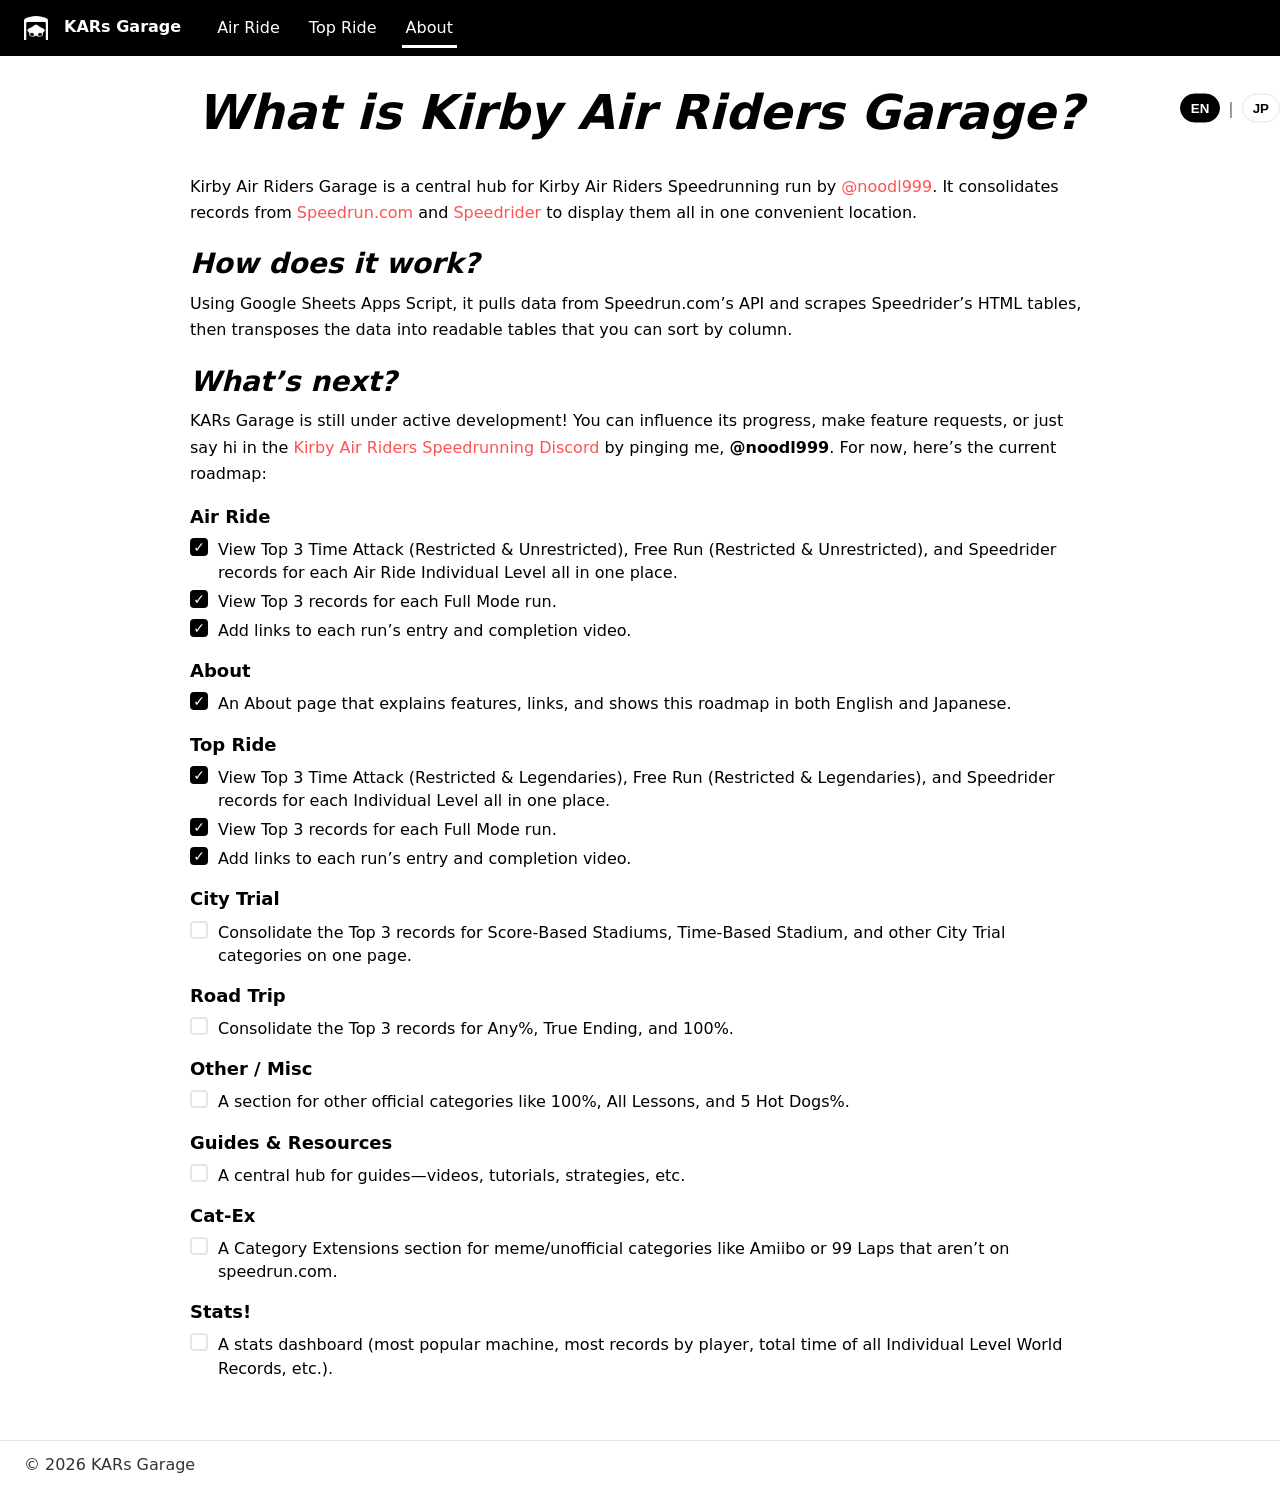
==== about.html @ a4178800 "Add files via upload" ====
<!DOCTYPE html>
<html lang="en">
<head>
  <meta charset="utf-8" />
  <title>KARs Garage — About</title>
  <link rel="icon" type="image/png" href="icons/garage-icon-white.png" />
  <meta name="viewport" content="width=device-width, initial-scale=1" />
  <link rel="preconnect" href="https://fonts.googleapis.com" />
  <link rel="stylesheet" href="style.css" />
</head>
<body class="page-about" data-lang="en">
  <!-- Top bar (same as other pages) -->
  <header class="topbar fixed">
    <div class="container bar-inner">
      <img class="brand-logo-img" src="icons/garage-icon-white.png" alt="KARs logo" />
      <a class="brand-name" href="./" aria-label="Home">KARs Garage</a>
      <nav class="site-nav" aria-label="Site">
        <a href="air-ride.html">Air Ride</a>
        <a href="top-ride.html">Top Ride</a>
        <a href="about.html" class="active">About</a>
      </nav>
    </div>
  </header>

  <!-- Title + EN | JP toggle ABOVE the red line -->
  <div class="container about-hero">
    <!-- EN title -->
    <h1 class="about-title h-xxl-i lang-en" lang="en">
      What is Kirby Air Riders Garage?
    </h1>
    <!-- JP title -->
    <h1 class="about-title h-xxl-i lang-ja" lang="ja">
      カービィ エアライダー ガレージ とは？
    </h1>

    <div class="lang-switch" role="group" aria-label="Language toggle">
      <button type="button" class="btn-lang is-active" data-setlang="en" aria-pressed="true">EN</button>
      <span class="sep">|</span>
      <button type="button" class="btn-lang" data-setlang="ja" aria-pressed="false">JP</button>
    </div>
  </div>

  <main class="container about-wrap about-links">
    <!-- ===================== ENGLISH ===================== -->
    <section class="lang-en" lang="en">
      <!-- (Smaller, non-italic, non-bold paragraphs) -->
      <p class="p-base">
        Kirby Air Riders Garage is a central hub for Kirby Air Riders Speedrunning run by
        <a href="https://discordapp.com/users/334893807130640394" target="_blank" rel="noopener">@noodl999</a>.
        It consolidates records from
        <a href="https://www.speedrun.com/kars/" target="_blank" rel="noopener">Speedrun.com</a>
        and
        <a class="link-speedrider" href="https://speedrider.coresv.net/?lang=en" target="_blank" rel="noopener">Speedrider</a>
        to display them all in one convenient location.
      </p>

      <h2 class="h-md-i">How does it work?</h2>
      <p class="p-base">
        Using Google Sheets Apps Script, it pulls data from Speedrun.com’s API and scrapes Speedrider’s HTML tables,
        then transposes the data into readable tables that you can sort by column.
      </p>

      <h2 class="h-md-i">What’s next?</h2>
      <p class="p-base">
        KARs Garage is still under active development! You can influence its progress, make feature requests,
        or just say hi in the
        <a href="https://discord.gg/XRBvC4u4Tr" target="_blank" rel="noopener">Kirby Air Riders Speedrunning Discord</a>
        by pinging me, <strong>@noodl999</strong>. For now, here’s the current roadmap:
      </p>

      <!-- Roadmap (no gray divider before it) -->
      <section class="roadmap">
        <h3><strong>Air Ride</strong></h3>
        <ul>
          <li><span class="chk chk--on">✓</span><span>View Top 3 Time Attack (Restricted &amp; Unrestricted), Free Run (Restricted &amp; Unrestricted), and Speedrider records for each Air Ride Individual Level all in one place.</span></li>
          <li><span class="chk chk--on">✓</span><span>View Top 3 records for each Full Mode run.</span></li>
          <li><span class="chk chk--on">✓</span><span>Add links to each run’s entry and completion video.</span></li>
        </ul>

        <h3><strong>About</strong></h3>
        <ul>
          <li><span class="chk chk--on">✓</span><span>An About page that explains features, links, and shows this roadmap in both English and Japanese.</span></li>
        </ul>

        <h3><strong>Top Ride</strong></h3>

        <ul>
          <li><span class="chk chk--on">✓</span><span>View Top 3 Time Attack (Restricted &amp; Legendaries), Free Run (Restricted &amp; Legendaries), and Speedrider records for each Individual Level all in one place.</span></li>
          <li><span class="chk chk--on">✓</span><span>View Top 3 records for each Full Mode run.</span></li>
          <li><span class="chk chk--on">✓</span><span>Add links to each run’s entry and completion video.</span></li>
        </ul>


        <h3><strong>City Trial</strong></h3>
        <ul>
          <li><span class="chk"> </span><span>Consolidate the Top 3 records for Score‑Based Stadiums, Time‑Based Stadium, and other City Trial categories on one page.</span></li>
        </ul>

        <h3><strong>Road Trip</strong></h3>
        <ul>
          <li><span class="chk"> </span><span>Consolidate the Top 3 records for Any%, True Ending, and 100%.</span></li>
        </ul>

        <h3><strong>Other / Misc</strong></h3>
        <ul>
          <li><span class="chk"> </span><span>A section for other official categories like 100%, All Lessons, and 5 Hot Dogs%.</span></li>
        </ul>

        <h3><strong>Guides &amp; Resources</strong></h3>
        <ul>
          <li><span class="chk"> </span><span>A central hub for guides—videos, tutorials, strategies, etc.</span></li>
        </ul>

        <h3><strong>Cat‑Ex</strong></h3>
        <ul>
          <li><span class="chk"> </span><span>A Category Extensions section for meme/unofficial categories like Amiibo or 99 Laps that aren’t on speedrun.com.</span></li>
        </ul>

        <h3><strong>Stats!</strong></h3>
        <ul>
          <li><span class="chk"> </span><span>A stats dashboard (most popular machine, most records by player, total time of all Individual Level World Records, etc.).</span></li>
        </ul>
      </section>
    </section>

    <!-- ===================== JAPANESE ===================== -->
    <section class="lang-ja" lang="ja">
      <!-- 名前表記：カービィ エアライダー ガレージ -->
      <p class="p-base">
        <strong>カービィ エアライダー ガレージ</strong> は、
        <a href="https://discordapp.com/users/334893807130640394" target="_blank" rel="noopener">@noodl999</a>
        が運営する、カービィ エアライダー（KARs）のスピードラン記録を集約するハブサイトです。
      </p>
      <p class="p-base">
        記録は
        <a href="https://www.speedrun.com/kars/" target="_blank" rel="noopener">Speedrun.com</a>
        と
        <a class="link-speedrider" href="https://speedrider.coresv.net/" target="_blank" rel="noopener">Speedrider</a>
        から収集し、1 つの場所に見やすくまとめて表示します。
      </p>

      <h2 class="h-md-i">仕組み</h2>
      <p class="p-base">
        <strong>Google スプレッドシート</strong> と <strong>Apps Script</strong> を用いて
        <strong>Speedrun.com の API</strong> からデータを取得し、<strong>Speedrider の HTML</strong> テーブルをスクレイピングしてします。
        そのデータを整形して、列ごとの並べ替えができる読みやすい表に変換しています。
      </p>

      <h2 class="h-md-i">今後の予定</h2>
      <p class="p-base">
        KARs ガレージは現在も開発中です！  
        進捗へのフィードバックや機能要望、雑談などは
        <a href="https://discord.gg/XRBvC4u4Tr" target="_blank" rel="noopener">カービィ エアライダーのスピードラン の ディスコード</a>
        にて <strong>@noodl999</strong> にメンションしてください。  
        現在のロードマップは次のとおりです。
      </p>

      <section class="roadmap">
        <h3><strong>エアライド</strong></h3>
        <ul>
          <li><span class="chk chk--on">✓</span><span>ILについて、タイムアタック（リミテッド/無制限）、フリーラン（リミテッド/無制限）、Speedrider のトップ3記録を 1 ページに集約表示。</span></li>
          <li><span class="chk chk--on">✓</span><span>各フルモードのトップ3記録を表示。</span></li>
          <li><span class="chk chk--on">✓</span><span>各走のエントリーページと完走動画へのリンクを追加。</span></li>
        </ul>

        <h3><strong>概要</strong></h3>
        <ul>
          <li><span class="chk chk--on">✓</span><span>サイトの機能・重要リンク・このロードマップを、英語と日本語で説明する 概要 ページ。</span></li>
        </ul>


        <h3><strong>ウエライド</strong></h3>
        <ul>
          <li><span class="chk chk--on">✓</span><span>ILの タイムアタック（リミテッド/レジェンダリー）、フリーラン（リミテッド/レジェンダリー）、Speedrider のトップ3記録を 1 ページに集約表示。</span></li>
          <li><span class="chk chk--on">✓</span><span>各フルモードのトップ3記録を表示。</span></li>
          <li><span class="chk chk--on">✓</span><span>各走のエントリーページと完走動画へのリンクを追加。</span></li>
        </ul>

        <h3><strong>シティトライアル</strong></h3>
        <ul>
          <li><span class="chk"> </span><span>スコア系スタジアム、タイム系スタジアム、その他カテゴリのトップ3記録を 1 ページに集約表示。</span></li>
        </ul>

        <h3><strong>ロードトリップ</strong></h3>
        <ul>
          <li><span class="chk"> </span><span>Any%、トゥルーエンディング、100% のトップ3記録を集約表示。</span></li>
        </ul>

        <h3><strong>その他</strong></h3>
        <ul>
          <li><span class="chk"> </span><span>100%、教習所 全レッスン、ホットドッグ5本% などの公式カテゴリ専用セクション。</span></li>
        </ul>

        <h3><strong>ガイド・リソース</strong></h3>
        <ul>
          <li><span class="chk"> </span><span>動画、チュートリアル、重要な立ち回りなどをまとめたガイド集。</span></li>
        </ul>

        <h3><strong>カテゴリ拡張</strong></h3>
        <ul>
          <li><span class="chk"> </span><span>Amiibo、99 Laps など speedrun.com に載っていない非公式カテゴリのコーナー。</span></li>
        </ul>

        <h3><strong>統計</strong></h3>
        <ul>
          <li><span class="chk"> </span><span>統計ダッシュボード（人気マシン、最多記録保持者、全 IL WR の合計タイム等）。</span></li>
        </ul>
      </section>
    </section>
  </main>

  <footer class="site-footer">
    <div class="container">
      <span>© <span id="year">2026</span> KARs Garage</span>
    </div>
  </footer>

  <script>
    // Footer year (for consistency)
    (function(){ var y=document.getElementById('year'); if(y) y.textContent=new Date().getFullYear(); })();

    // Language toggle + Speedrider link swap
    (function(){
      const root = document.body;
      const saved = localStorage.getItem('about_lang') || 'en';
      setLang(saved);

      document.querySelectorAll('.btn-lang').forEach(btn => {
        btn.addEventListener('click', () => setLang(btn.dataset.setlang));
      });

      function setLang(code){
        const lang = (code === 'ja' ? 'ja' : 'en');
        root.setAttribute('data-lang', lang);
        localStorage.setItem('about_lang', lang);

        // Toggle button states
        document.querySelectorAll('.btn-lang').forEach(b => {
          const active = b.dataset.setlang === lang;
          b.classList.toggle('is-active', active);
          b.setAttribute('aria-pressed', String(active));
        });

        // Point Speedrider links to the appropriate language
        const href = (lang === 'en')
          ? 'https://speedrider.coresv.net/?lang=en'
          : 'https://speedrider.coresv.net/'; // JP
        document.querySelectorAll('.link-speedrider').forEach(a => a.href = href);
      }
    })();
  </script>
</body>
</html>
---- style.css ----
:root{
  --bg:#ffffff; --text:#000000; --muted:#333333;
  --panel:#f7f7f7; --border:#e5e5e5;
  --accent:#ff5252;
  --link:#ff5252; --link-hover:#d60000;
  --maxw:1440px;
  --container-pad:24px;
  --topbar-h:56px;
  --toc-w:180px;       /* base TOC width */
  --toc-offset:-24px;   /* horizontal nudge to the right */
  --toc-top: calc(var(--topbar-h) + 6px);  /* default docked under the black bar */


  /* Speedrider tuning (smaller, less crowded) */
  --sr-left-w:85px;
  --sr-col-w:148px;
  --sr-row-pad:2px;
  --sr-font:12px;
  --sr-line:1.25;
}

html { scroll-padding-top: calc(var(--topbar-h) + 12px); }
*{box-sizing:border-box}
html,body{height:100%}
body{
  margin:0; color:var(--text); background:var(--bg);
  font-family:"Google Sans","Avenir Next","Metropolis",Inter,system-ui,-apple-system,Segoe UI,Roboto,"Helvetica Neue",Arial,sans-serif;
  line-height:1.45;
  padding-top:var(--topbar-h);
}
.container{max-width:var(--maxw); margin:0 auto; padding:0 var(--container-pad)}

.site-nav a{
  line-height: 1.0;         /* keeps underline alignment consistent */
}

/* ===== Fixed top bar ===== */
.topbar.fixed{position:fixed; top:0; left:0; right:0; z-index:1000; background:#000; color:#fff; height:var(--topbar-h)}
.bar-inner{display:flex; align-items:center; gap:12px; height:var(--topbar-h)}
.brand-logo-img{width:24px; height:24px}

/* Brand acts as "Home" link */
.brand-name{
  font-weight:700;
  color:#fff;
  text-decoration:none;
  padding:8px 4px;
  border-bottom:3px solid transparent;
  display:inline-block;
}
.brand-name:hover{ color:#ddd; }

/* Active underline for brand on Home */
body.page-home .brand-name.active{
  border-bottom-color:#fff; /* same as Home underline was */
}

/* Always underline brand on the Home page */
body.page-home .brand-name{
  border-bottom-color:#fff; /* white underline, like the old "Home" link */
}

.site-nav a{
  color:#fff;
  text-decoration:none;
  margin-left:16px;
  padding:8px 4px;
  border-bottom:3px solid transparent;
}
.site-nav a.active{border-bottom-color:var(--accent)}
body.page-home .site-nav a.active{ border-bottom-color:#fff; }          /* white on Home */
body.page-airride .site-nav a.active{ border-bottom-color:var(--accent); } /* red on Air Ride */
/* Top Ride page accent + active underline */
body.page-topride{
  --accent:#fdba2b;
  --link:#fdba2b;
  --link-hover:#c88700; /* slightly darker hover */
}
body.page-topride .site-nav a.active{
  border-bottom-color: var(--accent);
}
body.page-about .site-nav a.active {
  border-bottom-color: #fff;
}

.site-nav a:hover{color:#ddd}

/* ===== Footer ===== */
.site-footer{border-top:1px solid var(--border); padding:12px 0; color:var(--muted)}
#year{white-space:nowrap}

/* ===== Home hero ===== */
.hero{position:relative; min-height:280px; display:flex; align-items:center; justify-content:center}
.hero--home{width:100vw; margin-left:calc((100vw - 100%) / -2); margin-right:calc((100vw - 100%) / -2)}
.hero-bg{position:absolute; inset:0; background:url('images/kars-garage-hero.png') center top / cover no-repeat}
.hero-bg--top{background-position:center top}
.hero-content{position:relative; z-index:1}
.hero-content--center{text-align:center}
.hero-title--76{margin:48px 0; font-size:76px; font-weight:800; color:#fff; text-shadow:0 2px 8px rgba(0,0,0,.4)}

/* ===== Home tiles ===== */
.tile-grid{display:grid; gap:18px; margin:24px auto; grid-template-columns:repeat(2,minmax(0,1fr)); max-width:var(--maxw); padding:0 var(--container-pad)}
.tile-grid--shrink{transform:scale(.75); transform-origin:top center}
.tile{display:block; border:none; border-radius:16px; text-decoration:none; position:relative; overflow:hidden; box-shadow:none}
.tile-airride{background:url('images/air-ride.png') center/cover no-repeat; aspect-ratio:17/9}
.tile-topride{background:url('images/top-ride.png') center/cover no-repeat; aspect-ratio:17/9}
.tile-citytrial{background:url('images/city-trial.png') center/cover no-repeat; aspect-ratio:17/9}
.tile-roadtrip{background:url('images/road-trip.png') center/cover no-repeat; aspect-ratio:2.3948/1}
@media (max-width:900px){.tile-grid{grid-template-columns:1fr}}

/* ===== Air Ride page header ===== */
.site-header{padding:16px 0 8px}
.site-header .brand{margin:0; font-weight:800; font-size:2rem}
.site-header .tagline{margin:6px 0 10px; color:var(--muted)}
.site-header .tagline a{color:var(--link); text-decoration:none}
.site-header .tagline a:hover{color:var(--link-hover); text-decoration:underline}

/* Full-bleed underline below cadence */
.accent--fullbleed{
  width:100vw; height:4px; background:var(--accent); border:none; margin:0;
  margin-left:calc((100vw - 100%) / -2);
  margin-right:calc((100vw - 100%) / -2);
}

/* ===== Air Ride layout (TOC + content) ===== */
.layout{display:grid; grid-template-columns:calc(var(--toc-w) - var(--toc-offset)) 1fr; gap:32px}
@media (max-width:900px){.layout{grid-template-columns:1fr}}
.sidebar{padding:8px 0; margin-left:0; transform: translateX(var(--toc-offset));}
#course-nav{position:sticky; top:calc(var(--topbar-h) + 12px); padding-right:8px}
#course-nav a{display:block; padding:6px 2px; color:var(--text); text-decoration:underline; text-decoration-color:transparent; border-bottom:2px solid transparent}
#course-nav a:hover{border-bottom-color:#999}
#course-nav a.active{border-bottom-color:var(--accent)}
/* Legacy divider (1px #c7c7c7) */
#course-nav .legacy-sep{height:1px; background:#c7c7c7; margin:6px 0}

/* === TOC section titles + indentation (desktop) === */
#course-nav .toc-title{
  font-weight: 800;
  color: var(--text);
  padding: 6px 2px;
  cursor: default;         /* not clickable */
  border-bottom: none;
}
#course-nav .toc-item{
  display: block;
  padding: 6px 2px;
}
#course-nav .toc-item.indent{ padding-left: 10px; }

/* === TOC section titles + indentation (mobile drawer) === */
.toc-drawer #course-nav-mobile .toc-title{
  font-weight: 800;
  color: var(--text);
  padding: 6px 2px;
}
.toc-drawer #course-nav-mobile .toc-item{
  display: block;
  padding: 6px 2px;
}
.toc-drawer #course-nav-mobile .toc-item.indent{ padding-left: 10px; }

/* Course sections */
.course{margin:12px 0 32px}
.anchor{position:relative; top:-80px}
.section-divider{border:none; height:2px; background:#eee; margin:18px 0}

/* ===== Course banner ===== */
.banner-wrap{position:relative; width:100%; height:100px; margin:8px 0 12px 0}
.course-banner{width:100%; height:100%; object-fit:cover; border:none; border-radius:8px}
.banner-title{
  position:absolute; left:16px; top:50%; transform:translateY(-50%);
  color:#fff; font-weight:800; font-size:60px; letter-spacing:.02em;
  text-shadow:0 2px 6px rgba(0,0,0,.55);
}

/* ===== SRC tables ===== */
.tables-grid{display:grid; gap:12px; margin-top:12px; grid-template-columns:1fr 1fr}
.table-card{background:none; border:none; padding:0}
.table-card h3{margin:0 0 10px; font-size:18px; font-weight:700}

.table{
  width:100%;
  max-width:100%;
  border-collapse:collapse;
  table-layout:fixed;
  /* 1px #c7c7c7 border and rounded corners */
  border:1px solid #c7c7c7; border-radius:8px; overflow:hidden;
}
.table th, .table td{
  border-right:1px solid var(--border);
  font-size:12px; white-space:nowrap;
}
.table th{
  background:#000; color:#fff; text-align:left; font-weight:700;
  line-height:27px; padding:4px 10px; cursor:pointer; position:relative;
}
.table th .sort-ind{position:absolute; right:8px; top:50%; transform:translateY(-50%); font-size:.9rem; color:#fff; opacity:.8}
.table td{background:#fff; color:var(--text); line-height:22px; padding:4px 10px}

/* Alternate row color #f3f3f3 */
.table tbody tr:nth-child(odd) td{background:#fff}
.table tbody tr:nth-child(even) td{background:#f3f3f3}

.table thead tr th:last-child, .table tbody tr td:last-child{border-right:none}

/* Empty state cell (centered, baseline-aligned message) */
.table td.empty{ text-align:center; padding:12px 10px; }
.table td.empty .empty-msg{
  display:inline-flex; align-items:baseline; gap:6px;
  line-height:22px;
}
.table td.empty a{ color:var(--link); text-decoration:none; }
.table td.empty a:hover{ color:var(--link-hover); text-decoration:underline; }

/* Core columns: Player / Time / Machine / Rider */
.table td:nth-child(1), .table td:nth-child(3), .table td:nth-child(4){
  overflow:visible; text-overflow:clip;
}
/* Time column: hide slight overflow */
.table td.td--time{overflow:hidden; text-overflow:clip}

/* Link columns (5–6): fixed width + ellipsis */
.table th:nth-child(5), .table td:nth-child(5),
.table th:nth-child(6), .table td:nth-child(6){ width:240px; max-width:240px; }
.table td:nth-child(5), .table td:nth-child(6){ overflow:hidden; text-overflow:ellipsis; }
.table a{
  color:var(--link); text-decoration:none; display:inline-block;
  max-width:100%; white-space:nowrap; overflow:hidden; text-overflow:ellipsis;
}
.table a:hover{color:var(--link-hover); text-decoration:underline}

/* SRC tables: Machine/Rider hybrid cells (icon + text in the DOM) */
.table td.cell--machine .cell-icon,
.table td.cell--rider  .cell-icon{
  display: none;              /* wide screens show text */
  align-items: center;
  justify-content: center;
}

.table td.cell--machine .cell-icon img,
.table td.cell--rider  .cell-icon img{
  width: 20px; height: 20px; display: block; object-fit: contain;
}


/* ===== Speedrider strips (aligned grid, compact, sortable) ===== */
.table-card.wide{
  grid-column: 1 / -1;
  min-width: 0;            /* <-- allow the grid item to shrink so inner strip can scroll */
}


/* Whole strip: left header + record columns with zero gap */
.sr-strip{
  display: flex;
  gap: 0;
  overflow-x: auto;
  padding-bottom: 8px;
  -webkit-overflow-scrolling: touch;  /* smooth scroll (macOS/iOS) */
  scrollbar-width: thin;               /* Firefox thin scrollbar */
}


/* Optional custom scrollbar for Chromium browsers */
.sr-strip::-webkit-scrollbar{ height: 8px; }
.sr-strip::-webkit-scrollbar-thumb{ background: #ccc; border-radius: 6px; }
.sr-strip::-webkit-scrollbar-track{ background: transparent; }

/* Left labels column — smaller font, tight line-height, rounded */
.sr-left{
  flex:0 0 var(--sr-left-w);
  display:grid; grid-template-rows:repeat(5,min-content); row-gap:0;
  background:#000; color:#fff; border-radius:12px;
  padding:8px;
  font-size:var(--sr-font); line-height:var(--sr-line);
}
.sr-left .sr-left-row{
  margin:0; padding:var(--sr-row-pad) 0;
  font-weight:700; display:flex; align-items:center; justify-content:space-between;
  cursor:pointer; user-select:none; line-height:var(--sr-line);
}
.sr-left .sr-left-row .sr-sort-ind{margin-left:8px; opacity:.85;}

/* Record columns — compact width, squared edges in-between */

.sr-records{
  display: flex;
  gap: 0;
  min-width: max-content;
}
.sr-col{
  flex:0 0 var(--sr-col-w);
  display:grid; grid-template-rows:repeat(5,min-content); row-gap:0;
  background:#fff;
  border-left:1px solid var(--border);
  padding:8px;
}
.sr-col.first{border-top-left-radius:12px; border-bottom-left-radius:12px;}
.sr-col.last{border-top-right-radius:12px; border-bottom-right-radius:12px;}

/* Inner content — equal row heights to match header */
.sr-time{
  font-weight:700; font-size:var(--sr-font); margin:0;
  padding:var(--sr-row-pad) 0 0 0; /* removed red accent bar */
  line-height:var(--sr-line);
}
.sr-row{
  font-size:var(--sr-font); margin:0; padding:var(--sr-row-pad) 0;
  white-space:normal; overflow:hidden; text-overflow:ellipsis; line-height:var(--sr-line);
  display:inline-flex; align-items:center;
}
.sr-row a{
  color:var(--link); text-decoration:none; display:inline-block;
  max-width:100%; white-space:nowrap; overflow:hidden; text-overflow:ellipsis; line-height:var(--sr-line);
}
.sr-row a:hover{color:var(--link-hover); text-decoration:underline}

/* Alternating shading of record columns to echo tables */
.sr-col:nth-child(even){background:#f3f3f3}

/* Utility */
.muted{color:#777}

@media (max-width:900px){
  .hero-title--76{
    font-size:42px;   /* smaller for mobile */
    margin:12px 0;    /* optional: reduce top/bottom spacing */
  }
  .hero {
    min-height:15vh; /* 15% of viewport height */
  }
}

/* Mobile TOC controls — hidden by default on desktop */
.toc-wrap { display: none; }
.toc-drawer { display: none; }
.toc-toggle { display: none; }


@media (max-width:900px){
  /* Show mobile controls */
  .toc-wrap { display: block; }
  .toc-drawer { display: block; }

  /* Keep the toggle visible while scrolling (fixed, top controlled by --toc-top) */
  .toc-wrap{
    position: fixed;
    left: var(--container-pad);
    right: var(--container-pad);
    top: var(--toc-top);
    z-index: 950;
    background: transparent;
  }

  /* Give content room so it doesn't sit under the fixed button */
  .layout{
    margin-top: 56px;
  }

  /* Slight extra space for the Air Ride header text on mobile (both sides) */
  .container.site-header{
    padding-left:  calc(var(--container-pad) + 6px);
    padding-right: calc(var(--container-pad) + 6px);
  }

  /* Toggle button styles */
  .toc-toggle{
    display:inline-flex;
    align-items:center;
    gap:8px;
    padding:8px 12px;
    border-radius:999px;
    border:1px solid var(--border);
    background:#fff;
    color:#000;
    font-weight:600;
    cursor:pointer;
    user-select:none;
    margin:8px 0 4px 0;
    box-shadow:0 1px 4px rgba(0,0,0,.06);
  }

  /* Drawer (closed) — no gray line */
  .toc-drawer{
    max-height:0;
    overflow:hidden;
    transition:max-height .25s ease;
    border:none;
    border-radius:12px;
    background:#fff;
  }

  /* Drawer (open, fixed under top bar) — 50% viewport width */
  .toc-drawer.open{
    position: fixed;
    left: var(--container-pad);
    right: auto;
    width: 50vw;
    max-width: calc(100vw - (var(--container-pad) * 2));
    top: calc(var(--topbar-h) + 48px);
    max-height: 60vh;
    overflow: hidden;
    z-index: 900;
    box-shadow: 0 6px 16px rgba(0,0,0,.12);
    border: 1px solid var(--border);
    border-radius: 12px;
  }

  .toc-drawer #course-nav-mobile{
    position:relative;
    top:auto;
    max-height:60vh;
    overflow:auto;
    padding:8px 12px;
    transform:none;
  }

  /* Stack course tables vertically on mobile */
  .tables-grid{
    grid-template-columns: 1fr;
    gap: 14px;
  }

  /* Wide Speedrider cards still span full width */
  .table-card.wide{
    grid-column: 1 / -1;
  }

  /* Slightly tighter table typography on mobile */
  .table th, .table td{
    font-size: 11px;
    line-height: 20px;
    padding: 3px 8px;
  }

/* ===== MOBILE TABLES: FIT WITHIN VIEWPORT BY WRAPPING CONTENT ===== */

/* Use auto layout and let the table fill the container */
.table{
  table-layout: fixed;
  width: 100%;
  max-width: 100vw;
}


  /* Ensure col/colgroup do not impose widths on mobile */
  .table colgroup,
  .table col{
    display: none !important;
    width: auto !important;   /* neutralize any column sizing */
  }

/* Allow ALL cells to wrap; let the browser pick sensible column widths */
.table th, .table td{
  white-space: normal !important;
  overflow-wrap: anywhere;   /* break long words when needed */
  word-break: normal;    /* fallback */
}
/* Links: override the desktop rule that forces nowrap */
.table a{
  white-space: normal !important;
  overflow-wrap: anywhere;
  word-break: normal;
}

/* Ensure all table headers stay single-line on mobile */
.table thead th{
  white-space: nowrap !important;
  overflow: hidden !important;
  text-overflow: clip !important; 
}

.table thead th:nth-child(5),
.table thead th:nth-child(6){
  text-overflow: clip !important;
  overflow: hidden !important;
  white-space: nowrap !important;
}

/* === MOBILE: Time column must never truncate and never wrap === */
.table thead th:nth-child(2),
.table tbody td:nth-child(2),
.table td.td--time{
  /* allow Time to expand to its intrinsic single-line width */
  width: auto !important;
  max-width: none !important;

  /* keep on one line, but do NOT use ellipsis */
  white-space: nowrap !important;
  overflow: visible !important;   /* don't clip decimals */
  text-overflow: clip !important; /* explicitly no ... */
}

/* === MOBILE: Player column must never truncate and never wrap === */
.table thead th:nth-child(1),
.table tbody td:nth-child(1){
  width: 14ch !important;        /* let it take its natural width */
  max-width: 20ch !important;    /* remove any max-width constraint */
  white-space: nowrap !important;/* keep on one line */
  overflow: visible !important;  /* show full text */
  text-overflow: clip !important;/* no ellipsis */
}

/* MOBILE: limit Player and Time columns to ~10 characters */
.table th:nth-child(1), .table td:nth-child(1),  /* Player column */
.table th:nth-child(2), .table td:nth-child(2){ /* Time column */
  max-width: 18ch;           
  overflow: hidden;
  text-overflow: clip;
  white-space: nowrap;
}

.table thead th:nth-child(2),
.table tbody td:nth-child(2){
  width: 12ch !important;
  max-width: 20ch !important;
  white-space: nowrap !important;
  overflow: hidden !important;
  text-overflow: clip !important;
}

  /* Drop the fixed 240px width for SRC/Video columns on mobile */
  .table th:nth-child(5), .table td:nth-child(5),
  .table th:nth-child(6), .table td:nth-child(6){
    width: 6ch;
    max-width: 15ch;
    white-space: nowrap !important;
    overflow: hidden;           /* cell-level overflow for safety */
    text-overflow: ellipsis;    /* fallback if anchor styles don’t apply */
  }
  /* MOBILE: make SRC Link (col 5) and Video (col 6) single-line with ellipsis */
  .table td:nth-child(5) a,
  .table td:nth-child(6) a{
    display: block;                 /* reliable ellipsis in block */
    width: 100%;
    white-space: nowrap !important; /* override global mobile wrapping */
    overflow: hidden;
    text-overflow: ellipsis;
  }

/* === MOBILE: Full Mode (table--fg) use cols 3–4 for SRC/Video with ellipsis === */
.table--fg th:nth-child(3), .table--fg td:nth-child(3),
.table--fg th:nth-child(4), .table--fg td:nth-child(4){
  width: 6ch;
  max-width: 15ch;
  white-space: nowrap !important;
  overflow: hidden;
  text-overflow: ellipsis;
}

/* Force anchors to ellipsis inside those cells */
.table--fg td:nth-child(3) a,
.table--fg td:nth-child(4) a{
  display: block;
  width: 100%;
  white-space: nowrap !important;
  overflow: hidden;
  text-overflow: ellipsis;
}

  /* Optional: adjust for very small phones */
  @media (max-width:480px){
    .table td:nth-child(5) a,
    .table td:nth-child(6) a{
      max-width: 60vw;
    }
  }

/* Optional: if headers should stay single-line, you can comment these back in */
/* .table thead th{ white-space: nowrap !important; } */

  /* Smaller banners on mobile (about half height + half title size) */
  .banner-wrap{ height: clamp(44px, 7vw, 56px); }
  .banner-title{ font-size: clamp(24px, 5.5vw, 32px); }

  /* Mobile drawer nav: mimic desktop TOC look */
  .toc-drawer #course-nav-mobile a{
    display: block;
    padding: 6px 2px;
    color: var(--text);
    text-decoration: underline;
    text-decoration-color: transparent;
    border-bottom: 2px solid transparent;
  }
  .toc-drawer #course-nav-mobile a:hover{ border-bottom-color: #999; }
  .toc-drawer #course-nav-mobile a.active{ border-bottom-color: var(--accent); }
  .toc-drawer #course-nav-mobile .legacy-sep{
    height: 1px; background: #c7c7c7; margin: 6px 0;
  }

  /* On mobile, hide desktop sidebar/nav */
  .sidebar{ display: none; transform:none; }
  #course-nav { display: none !important; }
}

/* Below 1440px: show icons; visually hide text but keep it accessible */
@media (max-width:1440px){
  .table--il td.cell--machine.has-icon .cell-icon,
  .table--il td.cell--rider.has-icon  .cell-icon{
    display: inline-flex;
  }

  .table--il td.cell--machine.has-icon .cell-text,
  .table--il td.cell--rider.has-icon  .cell-text{
    position: absolute;
    width: 1px; height: 1px; padding: 0; margin: -1px;
    overflow: hidden; clip: rect(0,0,0,0); clip-path: inset(50%);
    white-space: nowrap; border: 0;
  }

  /* Compact the Machine/Rider columns ONLY for IL tables */
  .table--il th:nth-child(3), .table--il td:nth-child(3),
  .table--il th:nth-child(4), .table--il td:nth-child(4){
    width: 44px !important;
    max-width: 56px !important;
    text-align: center;
  }
}

/* === About page layout/typography helpers === */
.about-wrap{max-width:900px; margin:0 auto 28px; padding:8px 0;}
.h-xxl-i{font-size:clamp(28px,4vw,48px); font-weight:800; font-style:italic; margin:12px 0;}
.h-md-i{font-size:clamp(20px,2.6vw,28px); font-weight:800; font-style:italic; margin:18px 0 6px;}
.p-base{font-size:16px; line-height:1.65; margin:6px 0 16px;}
.about-links a{color:var(--link); text-decoration:none;}
.about-links a:hover{color:var(--link-hover); text-decoration:underline;}

/* Title + toggle above the red line */
.about-hero{
  position: relative;
  display: flex;
  align-items: center;
  justify-content: center;  /* centers the title */
  min-height: 64px;
  padding-top: 10px;
}
.about-title{ margin: 12px 0; text-align:center; }

/* EN | JP toggle aligned to the right of the title */
.lang-switch{
  position:absolute;
  right:0; top:50%; transform:translateY(-50%);
  display:inline-flex; gap:8px; align-items:center;
}
.lang-switch .sep{opacity:.6}
.lang-switch button{
  border:1px solid var(--border); background:#fff; color:#000;
  padding:6px 10px; border-radius:999px; cursor:pointer; font-weight:700;
}
.lang-switch .is-active{ background:#000; color:#fff; border-color:#000; }

/* Roadmap checkboxes */
.roadmap{margin:4px 0 24px;}
.roadmap h3{font-size:18px; font-weight:800; margin:16px 0 8px;}
.roadmap ul{list-style:none; padding-left:0; margin:8px 0 14px;}
.roadmap li{display:flex; gap:10px; align-items:flex-start; margin:6px 0;}
.chk{
  width:18px; height:18px; border:2px solid var(--border); border-radius:4px;
  display:inline-grid; place-items:center; font-size:14px; font-weight:800; line-height:1;
  flex:0 0 18px;
}
.chk--on{background:#000; color:#fff; border-color:#000}

/* Language visibility (default EN) */
[data-lang="en"] .lang-ja{display:none;}
[data-lang="ja"] .lang-en{display:none;}

/* Stack the toggle under the title on mobile */
@media (max-width:900px){
  .about-hero{ display:block; text-align:center; }
  .lang-switch{ position:static; transform:none; margin:8px 0 0; justify-content:center; }
}

/* === About page: mobile spacing / readable margins === */
@media (max-width: 900px){
  /* Give the general container a little extra side padding on mobile */
  .page-about .container{
    padding-left: calc(var(--container-pad) + 8px);
    padding-right: calc(var(--container-pad) + 8px);
  }

  /* Title + toggle region: small breathing space */
  .page-about .about-hero{
    padding-left: 8px;
    padding-right: 8px;
  }

  /* Main content block: keep text away from edges */
  .page-about .about-wrap{
    padding-left: 4px;
    padding-right: 4px;
  }

  /* Roadmap lists: add a touch of left inset so checkboxes don’t touch the bezel */
  .page-about .roadmap ul{
    padding-left: 4px;
  }

  /* Make the title/toggle stack cleanly (you already have this,
     but it’s safe to keep here to ensure it applies on About too) */
  .page-about .about-hero{
    display: block;
    text-align: center;
  }
  .page-about .lang-switch{
    position: static;
    transform: none;
    margin: 8px 0 0;
    justify-content: center;
  }
}

/* === Mobile: horizontally scrollable top nav === */
@media (max-width:900px){
  /* Let the brand + nav share the row */
  .bar-inner{
    gap: 8px;                 /* slightly tighter */
  }

  /* Brand should not grow; keep its size stable */
  .brand-logo-img,
  .brand-name{
    flex: 0 0 auto;           /* do not stretch, do not shrink */
  }

  /* Make the nav a horizontal scroller with no wrapping */
  .site-nav{
    display: flex;
    flex-wrap: nowrap;        /* all links on one visual row */
    gap: 8px;                 /* small space between links */
    overflow-x: auto;         /* swipe horizontally */
    overflow-y: hidden;
    -webkit-overflow-scrolling: touch;  /* smooth iOS/Android scrolling */
    scrollbar-width: none;               /* hide scrollbar (Firefox) */
    min-width: 0;             /* allow flexbox to shrink the nav area */
    white-space: nowrap;      /* belt + suspenders */
  }
  .site-nav::-webkit-scrollbar{ display: none; } /* hide scrollbar (WebKit/Chromium) */

  /* Prevent link text from wrapping or shrinking */
  .site-nav a{
    flex: 0 0 auto;           /* do not shrink */
    display: inline-block;
    padding: 8px 6px;         /* a little tighter on mobile */
    margin-left: 0;           /* your desktop rule adds margin-left; drop it here */
    white-space: nowrap;      /* ensure no wrap per anchor */
  }
}


@supports (height: 1svh) {
  @media (max-width:900px){
    .hero{
      min-height: 15svh; /* more reliable than vh on mobile */
    }
  }
}
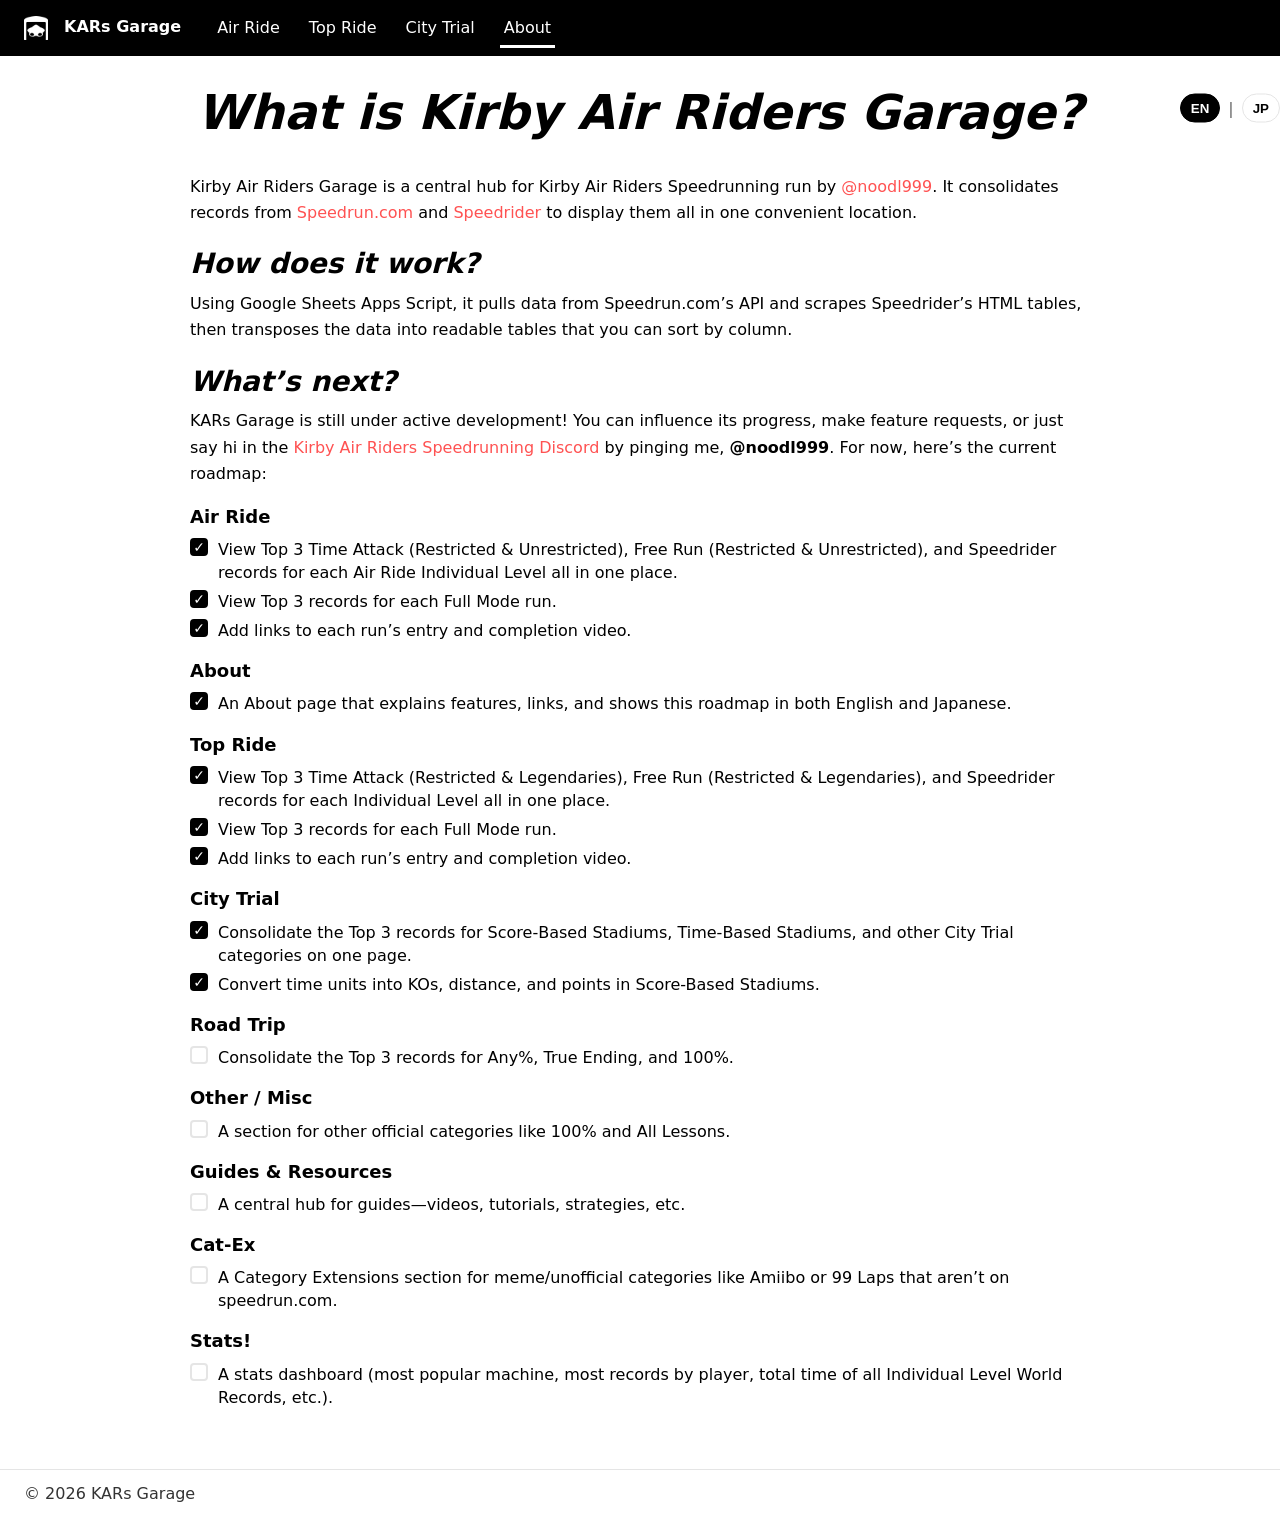
==== commit 1fcf8c2f: "Add files via upload" ====
--- a/about.html
+++ b/about.html
@@ -9,6 +9,15 @@
   <link rel="preconnect" href="https://fonts.googleapis.com" />
   <link rel="stylesheet" href="style.css" />
 </head>
+<!-- Google tag (gtag.js) -->
+<script async src="https://www.googletagmanager.com/gtag/js?id=G-FJM6HX5VMZ"></script>
+<script>
+  window.dataLayer = window.dataLayer || [];
+  function gtag(){dataLayer.push(arguments);}
+  gtag('js', new Date());
+
+  gtag('config', 'G-FJM6HX5VMZ');
+</script>
 <body class="page-about" data-lang="en">
   <!-- Top bar (same as other pages) -->
   <header class="topbar fixed">
@@ -18,6 +27,7 @@
       <nav class="site-nav" aria-label="Site">
         <a href="air-ride.html">Air Ride</a>
         <a href="top-ride.html">Top Ride</a>
+        <a href="city-trial.html">City Trial</a>
         <a href="about.html" class="active">About</a>
       </nav>
     </div>
@@ -94,9 +104,8 @@
 
         <h3><strong>City Trial</strong></h3>
         <ul>
-          <li><span class="chk"> </span><span>Consolidate the Top 3 records for Score‑Based Stadiums, Time‑Based Stadium, and other City Trial categories on one page.</span></li>
-        </ul>
-
+          <li><span class="chk chk--on">✓</span><span>Consolidate the Top 3 records for Score‑Based Stadiums, Time‑Based Stadiums, and other City Trial categories on one page.</span></li>
+          <li><span class="chk chk--on">✓</span><span>Convert time units into KOs, distance, and points in Score-Based Stadiums.</span></li>
         <h3><strong>Road Trip</strong></h3>
         <ul>
           <li><span class="chk"> </span><span>Consolidate the Top 3 records for Any%, True Ending, and 100%.</span></li>
@@ -104,7 +113,7 @@
 
         <h3><strong>Other / Misc</strong></h3>
         <ul>
-          <li><span class="chk"> </span><span>A section for other official categories like 100%, All Lessons, and 5 Hot Dogs%.</span></li>
+          <li><span class="chk"> </span><span>A section for other official categories like 100% and All Lessons.</span></li>
         </ul>
 
         <h3><strong>Guides &amp; Resources</strong></h3>
@@ -179,7 +188,8 @@
 
         <h3><strong>シティトライアル</strong></h3>
         <ul>
-          <li><span class="chk"> </span><span>スコア系スタジアム、タイム系スタジアム、その他カテゴリのトップ3記録を 1 ページに集約表示。</span></li>
+          <li><span class="chk chk--on">✓</span><span>スコア系スタジアム、タイム系スタジアム、その他カテゴリのトップ3記録を 1 ページに集約表示。</span></li>
+          <li><span class="chk chk--on">✓</span><span>スコア系スタジアムにおいて、時間単位を KO 数・距離・ポイントに換算します。</span></li>
         </ul>
 
         <h3><strong>ロードトリップ</strong></h3>
@@ -189,7 +199,7 @@
 
         <h3><strong>その他</strong></h3>
         <ul>
-          <li><span class="chk"> </span><span>100%、教習所 全レッスン、ホットドッグ5本% などの公式カテゴリ専用セクション。</span></li>
+          <li><span class="chk"> </span><span>100% や 教習所 全レッスン などの公式カテゴリ用セクション。</span></li>
         </ul>
 
         <h3><strong>ガイド・リソース</strong></h3>
--- a/style.css
+++ b/style.css
@@ -78,6 +78,15 @@
   --link-hover:#c88700; /* slightly darker hover */
 }
 body.page-topride .site-nav a.active{
+  border-bottom-color: var(--accent);
+}
+/* City Trial page accent + active underline */
+body.page-citytrial{
+  --accent:#22b26c;
+  --link:#22b26c;
+  --link-hover:#158a52; /* slightly darker hover */
+}
+body.page-citytrial .site-nav a.active{
   border-bottom-color: var(--accent);
 }
 body.page-about .site-nav a.active {
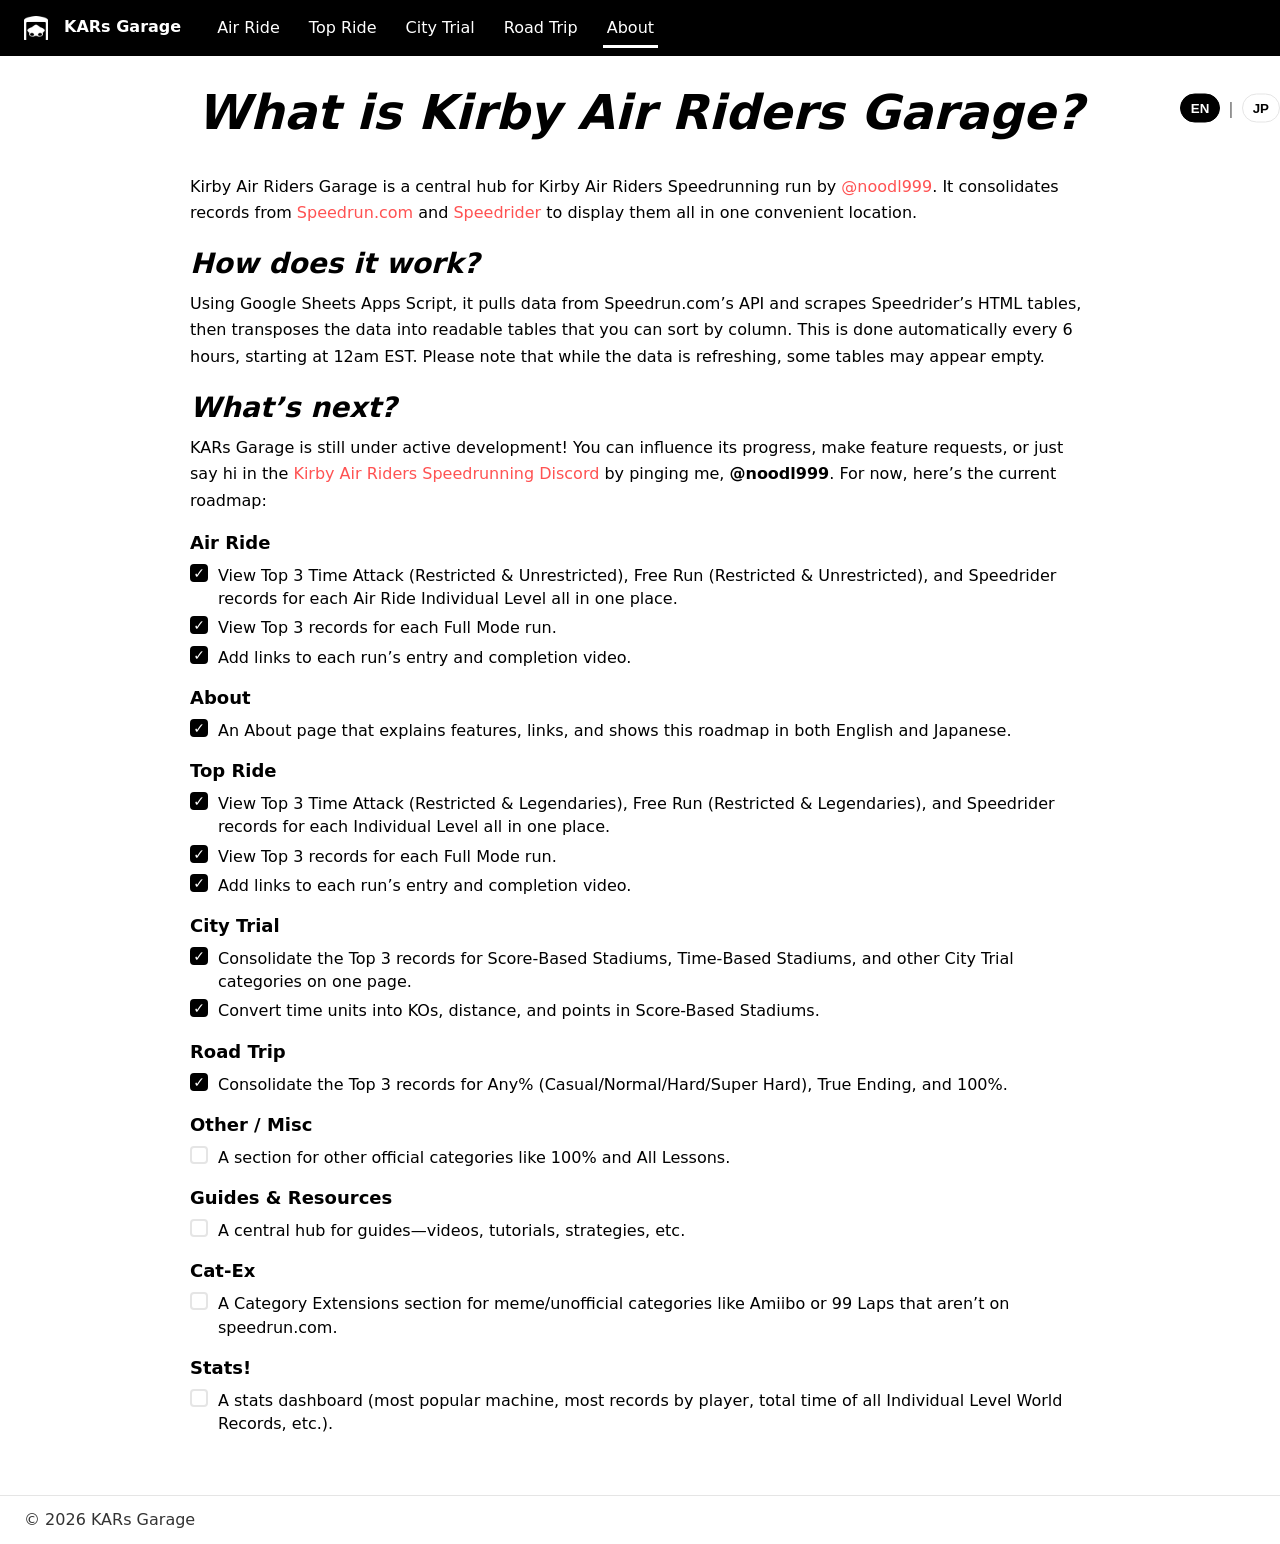
==== commit 0d230ea7: "Add files via upload" ====
--- a/about.html
+++ b/about.html
@@ -28,6 +28,7 @@
         <a href="air-ride.html">Air Ride</a>
         <a href="top-ride.html">Top Ride</a>
         <a href="city-trial.html">City Trial</a>
+        <a href="road-trip.html">Road Trip</a>
         <a href="about.html" class="active">About</a>
       </nav>
     </div>
@@ -68,7 +69,7 @@
       <h2 class="h-md-i">How does it work?</h2>
       <p class="p-base">
         Using Google Sheets Apps Script, it pulls data from Speedrun.com’s API and scrapes Speedrider’s HTML tables,
-        then transposes the data into readable tables that you can sort by column.
+        then transposes the data into readable tables that you can sort by column. This is done automatically every 6 hours, starting at 12am EST. Please note that while the data is refreshing, some tables may appear empty.
       </p>
 
       <h2 class="h-md-i">What’s next?</h2>
@@ -108,7 +109,7 @@
           <li><span class="chk chk--on">✓</span><span>Convert time units into KOs, distance, and points in Score-Based Stadiums.</span></li>
         <h3><strong>Road Trip</strong></h3>
         <ul>
-          <li><span class="chk"> </span><span>Consolidate the Top 3 records for Any%, True Ending, and 100%.</span></li>
+          <li><span class="chk chk--on">✓</span><span>Consolidate the Top 3 records for Any% (Casual/Normal/Hard/Super Hard), True Ending, and 100%.</span></li>
         </ul>
 
         <h3><strong>Other / Misc</strong></h3>
@@ -152,8 +153,8 @@
       <h2 class="h-md-i">仕組み</h2>
       <p class="p-base">
         <strong>Google スプレッドシート</strong> と <strong>Apps Script</strong> を用いて
-        <strong>Speedrun.com の API</strong> からデータを取得し、<strong>Speedrider の HTML</strong> テーブルをスクレイピングしてします。
-        そのデータを整形して、列ごとの並べ替えができる読みやすい表に変換しています。
+        <strong>Speedrun.com の API</strong> からデータを取得し、<strong>Speedrider の HTML</strong> テーブルをスクレイピングします。
+        取得したデータを整形し、列ごとの並べ替えが可能な読みやすい表に変換しています。この処理は、米国東部時間（EST）で毎日午前0時を起点に、6時間ごとに自動実行されます。データ更新中は、一時的に一部の表が空に表示される場合がありますのでご了承ください。
       </p>
 
       <h2 class="h-md-i">今後の予定</h2>
--- a/style.css
+++ b/style.css
@@ -89,6 +89,17 @@
 body.page-citytrial .site-nav a.active{
   border-bottom-color: var(--accent);
 }
+
+/* Road Trip page accent + active underline */
+body.page-roadtrip{
+  --accent:#3d5d83;
+  --link:#3d5d83;
+  --link-hover:#28486a; /* slightly darker */
+}
+body.page-roadtrip .site-nav a.active{
+  border-bottom-color: var(--accent);
+}
+
 body.page-about .site-nav a.active {
   border-bottom-color: #fff;
 }
@@ -568,6 +579,45 @@
   text-overflow: ellipsis;
 }
 
+/* === MOBILE: Road Trip (.table--rt) link columns should ellipsis === */
+@media (max-width:900px){
+
+  /* Column 4 = SRC Link (Player, Time, Rider, SRC Link, Video) */
+  .table--rt th:nth-child(4),
+  .table--rt td:nth-child(4){
+    width: 6ch;
+    max-width: 15ch;
+    white-space: nowrap !important;
+    overflow: hidden;
+    text-overflow: ellipsis;
+  }
+  /* Force anchors to be single-line, block-level for reliable ellipsis */
+  .table--rt td:nth-child(4) a{
+    display: block;
+    width: 100%;
+    white-space: nowrap !important;
+    overflow: hidden !important;
+    text-overflow: ellipsis !important;
+  }
+
+  /* (Optional) Do the same for Video (column 5) to keep parity */
+  .table--rt th:nth-child(5),
+  .table--rt td:nth-child(5){
+    width: 6ch;
+    max-width: 15ch;
+    white-space: nowrap !important;
+    overflow: hidden;
+    text-overflow: ellipsis;
+  }
+  .table--rt td:nth-child(5) a{
+    display: block;
+    width: 100%;
+    white-space: nowrap !important;
+    overflow: hidden !important;
+    text-overflow: ellipsis !important;
+  }
+}
+
   /* Optional: adjust for very small phones */
   @media (max-width:480px){
     .table td:nth-child(5) a,
@@ -621,6 +671,27 @@
   /* Compact the Machine/Rider columns ONLY for IL tables */
   .table--il th:nth-child(3), .table--il td:nth-child(3),
   .table--il th:nth-child(4), .table--il td:nth-child(4){
+    width: 44px !important;
+    max-width: 56px !important;
+    text-align: center;
+  }
+}
+
+/* Road Trip tables: show Rider icon below 1440px (no Machine column on Road Trip) */
+@media (max-width:1440px){
+  .table--rt td.cell--rider.has-icon .cell-icon{
+    display: inline-flex;
+    align-items: center;
+    justify-content: center;
+  }
+  .table--rt td.cell--rider.has-icon .cell-text{
+    position: absolute;
+    width: 1px; height: 1px; padding: 0; margin: -1px;
+    overflow: hidden; clip: rect(0,0,0,0); clip-path: inset(50%);
+    white-space: nowrap; border: 0;
+  }
+  /* Compact the Rider column (3rd col) for Road Trip */
+  .table--rt th:nth-child(3), .table--rt td:nth-child(3){
     width: 44px !important;
     max-width: 56px !important;
     text-align: center;
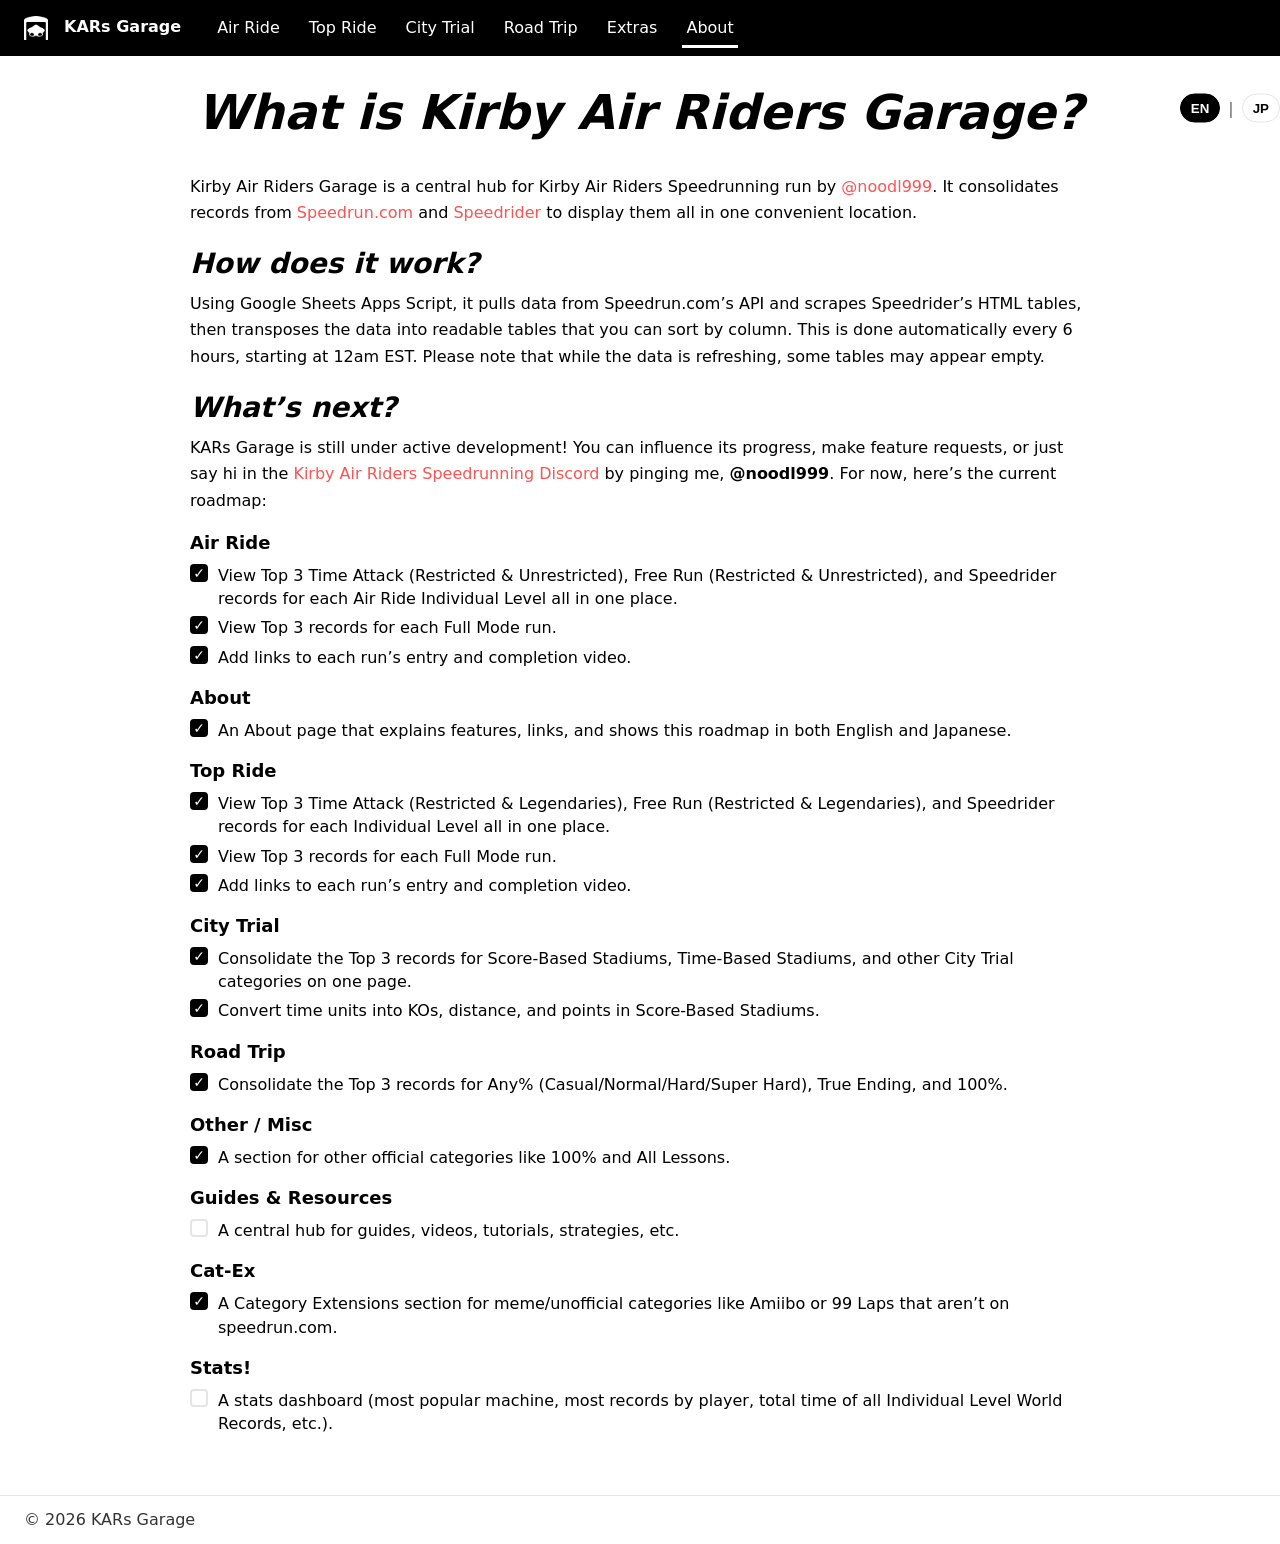
==== commit cafb66be: "Add files via upload" ====
--- a/about.html
+++ b/about.html
@@ -3,7 +3,7 @@
 <html lang="en">
 <head>
   <meta charset="utf-8" />
-  <title>KARs Garage — About</title>
+  <title>KARs Garage - About</title>
   <link rel="icon" type="image/png" href="icons/garage-icon-white.png" />
   <meta name="viewport" content="width=device-width, initial-scale=1" />
   <link rel="preconnect" href="https://fonts.googleapis.com" />
@@ -29,6 +29,7 @@
         <a href="top-ride.html">Top Ride</a>
         <a href="city-trial.html">City Trial</a>
         <a href="road-trip.html">Road Trip</a>
+        <a href="extras.html">Extras</a>
         <a href="about.html" class="active">About</a>
       </nav>
     </div>
@@ -114,17 +115,17 @@
 
         <h3><strong>Other / Misc</strong></h3>
         <ul>
-          <li><span class="chk"> </span><span>A section for other official categories like 100% and All Lessons.</span></li>
+          <li><span class="chk chk--on">✓</span><span>A section for other official categories like 100% and All Lessons.</span></li>
         </ul>
 
         <h3><strong>Guides &amp; Resources</strong></h3>
         <ul>
-          <li><span class="chk"> </span><span>A central hub for guides—videos, tutorials, strategies, etc.</span></li>
+          <li><span class="chk"> </span><span>A central hub for guides, videos, tutorials, strategies, etc.</span></li>
         </ul>
 
         <h3><strong>Cat‑Ex</strong></h3>
         <ul>
-          <li><span class="chk"> </span><span>A Category Extensions section for meme/unofficial categories like Amiibo or 99 Laps that aren’t on speedrun.com.</span></li>
+          <li><span class="chk chk--on">✓</span><span>A Category Extensions section for meme/unofficial categories like Amiibo or 99 Laps that aren’t on speedrun.com.</span></li>
         </ul>
 
         <h3><strong>Stats!</strong></h3>
@@ -195,12 +196,12 @@
 
         <h3><strong>ロードトリップ</strong></h3>
         <ul>
-          <li><span class="chk"> </span><span>Any%、トゥルーエンディング、100% のトップ3記録を集約表示。</span></li>
+          <li><span class="chk chk--on">✓</span><span>Any%、トゥルーエンディング、100% のトップ3記録を集約表示。</span></li>
         </ul>
 
         <h3><strong>その他</strong></h3>
         <ul>
-          <li><span class="chk"> </span><span>100% や 教習所 全レッスン などの公式カテゴリ用セクション。</span></li>
+          <li><span class="chk chk--on">✓</span><span>100% や 教習所 全レッスン などの公式カテゴリ用セクション。</span></li>
         </ul>
 
         <h3><strong>ガイド・リソース</strong></h3>
@@ -210,7 +211,7 @@
 
         <h3><strong>カテゴリ拡張</strong></h3>
         <ul>
-          <li><span class="chk"> </span><span>Amiibo、99 Laps など speedrun.com に載っていない非公式カテゴリのコーナー。</span></li>
+          <li><span class="chk chk--on">✓</span><span>Amiibo、99 Laps など speedrun.com に載っていない非公式カテゴリのコーナー。</span></li>
         </ul>
 
         <h3><strong>統計</strong></h3>
--- a/style.css
+++ b/style.css
@@ -100,6 +100,25 @@
   border-bottom-color: var(--accent);
 }
 
+/* Extras page accent + active underline */
+body.page-extras{
+  --accent:#BA5F9D;
+  --link:#BA5F9D;
+  --link-hover:#8c3f73; /* darker */
+}
+body.page-extras .site-nav a.active{
+  border-bottom-color: var(--accent);
+}
+
+/* On Extras page, default content links follow accent color */
+.page-extras main a{
+  color: var(--link);
+  text-decoration: underline;
+}
+.page-extras main a:hover{
+  color: var(--link-hover);
+}
+
 body.page-about .site-nav a.active {
   border-bottom-color: #fff;
 }
@@ -127,6 +146,8 @@
 .tile-topride{background:url('images/top-ride.png') center/cover no-repeat; aspect-ratio:17/9}
 .tile-citytrial{background:url('images/city-trial.png') center/cover no-repeat; aspect-ratio:17/9}
 .tile-roadtrip{background:url('images/road-trip.png') center/cover no-repeat; aspect-ratio:2.3948/1}
+.tile-extras{  background:url('images/extras.png') center/cover no-repeat; aspect-ratio:17/9 }
+.tile-guides{  background:url('images/guides.png') center/cover no-repeat; aspect-ratio:17/9 }
 @media (max-width:900px){.tile-grid{grid-template-columns:1fr}}
 
 /* ===== Air Ride page header ===== */
@@ -194,6 +215,13 @@
   text-shadow:0 2px 6px rgba(0,0,0,.55);
 }
 
+.mini-divider{
+  border: none;
+  height: 1px;
+  background: #e5e5e5;
+  margin: 10px 0 6px;
+}
+
 /* ===== SRC tables ===== */
 .tables-grid{display:grid; gap:12px; margin-top:12px; grid-template-columns:1fr 1fr}
 .table-card{background:none; border:none; padding:0}
@@ -263,6 +291,15 @@
   width: 20px; height: 20px; display: block; object-fit: contain;
 }
 
+
+/* Desktop: 4-col Full Game tables (Player | Time | SRC | Video) */
+.table--fg4 th:nth-child(3), .table--fg4 td:nth-child(3),
+.table--fg4 th:nth-child(4), .table--fg4 td:nth-child(4){
+  width: 240px;         /* match the look you use elsewhere for link columns */
+  max-width: 240px;
+}
+
+/* Mobile behavior already covered by your .table--fg mobile rules (cols 3–4). */
 
 /* ===== Speedrider strips (aligned grid, compact, sortable) ===== */
 .table-card.wide{
@@ -698,6 +735,117 @@
   }
 }
 
+/* Accent divider that spans only the main content column */
+.accent--from-content{
+  border: none;
+  height: 4px;
+  background: var(--accent);
+  margin: 12px 0;
+  grid-column: 2 / -1; /* in the .layout grid: start at column 2 (content) */
+}
+
+.banner-wrap--textonly{
+  height: 72px; /* same feel as image banner region */
+  display:flex; align-items:center;
+}
+.banner-title--text{
+  position: static;
+  color:#000;
+  text-shadow:none;
+  font-weight:800;
+  font-size:60px;
+  letter-spacing:.02em;
+}
+@media (max-width:900px){
+  .banner-wrap--textonly{ height: clamp(44px, 7vw, 56px); }
+  .banner-title--text{ font-size: clamp(24px, 5.5vw, 32px); }
+}
+
+/* Category Extension block */
+.catex-section{ margin: 18px 0 28px; }
+.catex-header{
+  display:flex; align-items:baseline; justify-content:space-between;
+  gap:12px; margin: 0 0 6px;
+}
+.catex-title{ margin:0; font-size:22px; font-weight:800; }
+.catex-rules-title{ font-weight:800; color:#000; }
+.catex-body{
+  display:grid; gap:12px;
+  grid-template-columns: 2fr 1fr;  /* table left, rules right */
+}
+
+.catex-title .byline{
+  font-weight:800;
+  font-size:.65em;
+  color:#555;
+  margin-left:8px;
+}
+
+.catex-table{}
+.catex-rules{ font-size:14px; line-height:1.5; }
+.catex-rules ul{ margin:6px 0 0 18px; }
+@media (max-width:900px){
+  .catex-body{ grid-template-columns: 1fr; }
+
+  /* Mobile: show the Rules panel above the table when expanded */
+  .catex-rules{ order: -1; }   /* render before the table */
+  .catex-table{ order: 0; }    /* default; keep table after rules */
+
+  /* Mobile: hide the desktop "Rules" header label to avoid duplication */
+  .catex-rules-title{ display: none; }
+
+  /* Mobile: keep Rank column compact for Amiibo + Online Checklist */
+  #ce-amiibo .table th:nth-child(1),
+  #ce-amiibo .table td:nth-child(1),
+  #ce-online-85 .table th:nth-child(1),
+  #ce-online-85 .table td:nth-child(1),
+  #ce-99-air-ride .table th:nth-child(1),
+  #ce-99-air-ride .table td:nth-child(1),
+  #ce-99-top-ride .table th:nth-child(1),
+  #ce-99-top-ride .table td:nth-child(1){
+    width: 46px !important;
+    max-width: 50px !important;
+    text-align: center;
+    white-space: nowrap !important;
+  }
+
+}
+.extras-error{
+  padding:.75rem 1rem; background:#fff4f4; color:#7a1c1c; border-radius:8px;
+}
+
+/* Cat-Ex: compact Rank column for Amiibo + Online Checklist */
+#ce-amiibo .table th:nth-child(1),
+#ce-amiibo .table td:nth-child(1),
+#ce-online-85 .table th:nth-child(1),
+#ce-online-85 .table td:nth-child(1),
+#ce-99-air-ride .table th:nth-child(1),
+#ce-99-air-ride .table td:nth-child(1),
+#ce-99-top-ride .table th:nth-child(1),
+#ce-99-top-ride .table td:nth-child(1){
+  width: 46px;
+  max-width: 50px;
+  text-align: center;
+}
+/* Mobile: collapsible Rules */
+@media (max-width:900px){
+  .rules-toggle{
+    appearance: none;
+    border: 1px solid var(--border);
+    background:#fff; color:#000;
+    border-radius: 999px;
+    padding: 6px 10px;
+    font-weight:700; cursor:pointer;
+    display:inline-flex; align-items:center; gap:6px;
+    margin: 6px 0;
+  }
+  .rules-toggle[aria-expanded="true"]::after{ content:"▴"; }
+  .rules-toggle[aria-expanded="false"]::after{ content:"▾"; }
+
+  .catex-rules.is-collapsed{ display:none; }
+}
+
+
 /* === About page layout/typography helpers === */
 .about-wrap{max-width:900px; margin:0 auto 28px; padding:8px 0;}
 .h-xxl-i{font-size:clamp(28px,4vw,48px); font-weight:800; font-style:italic; margin:12px 0;}
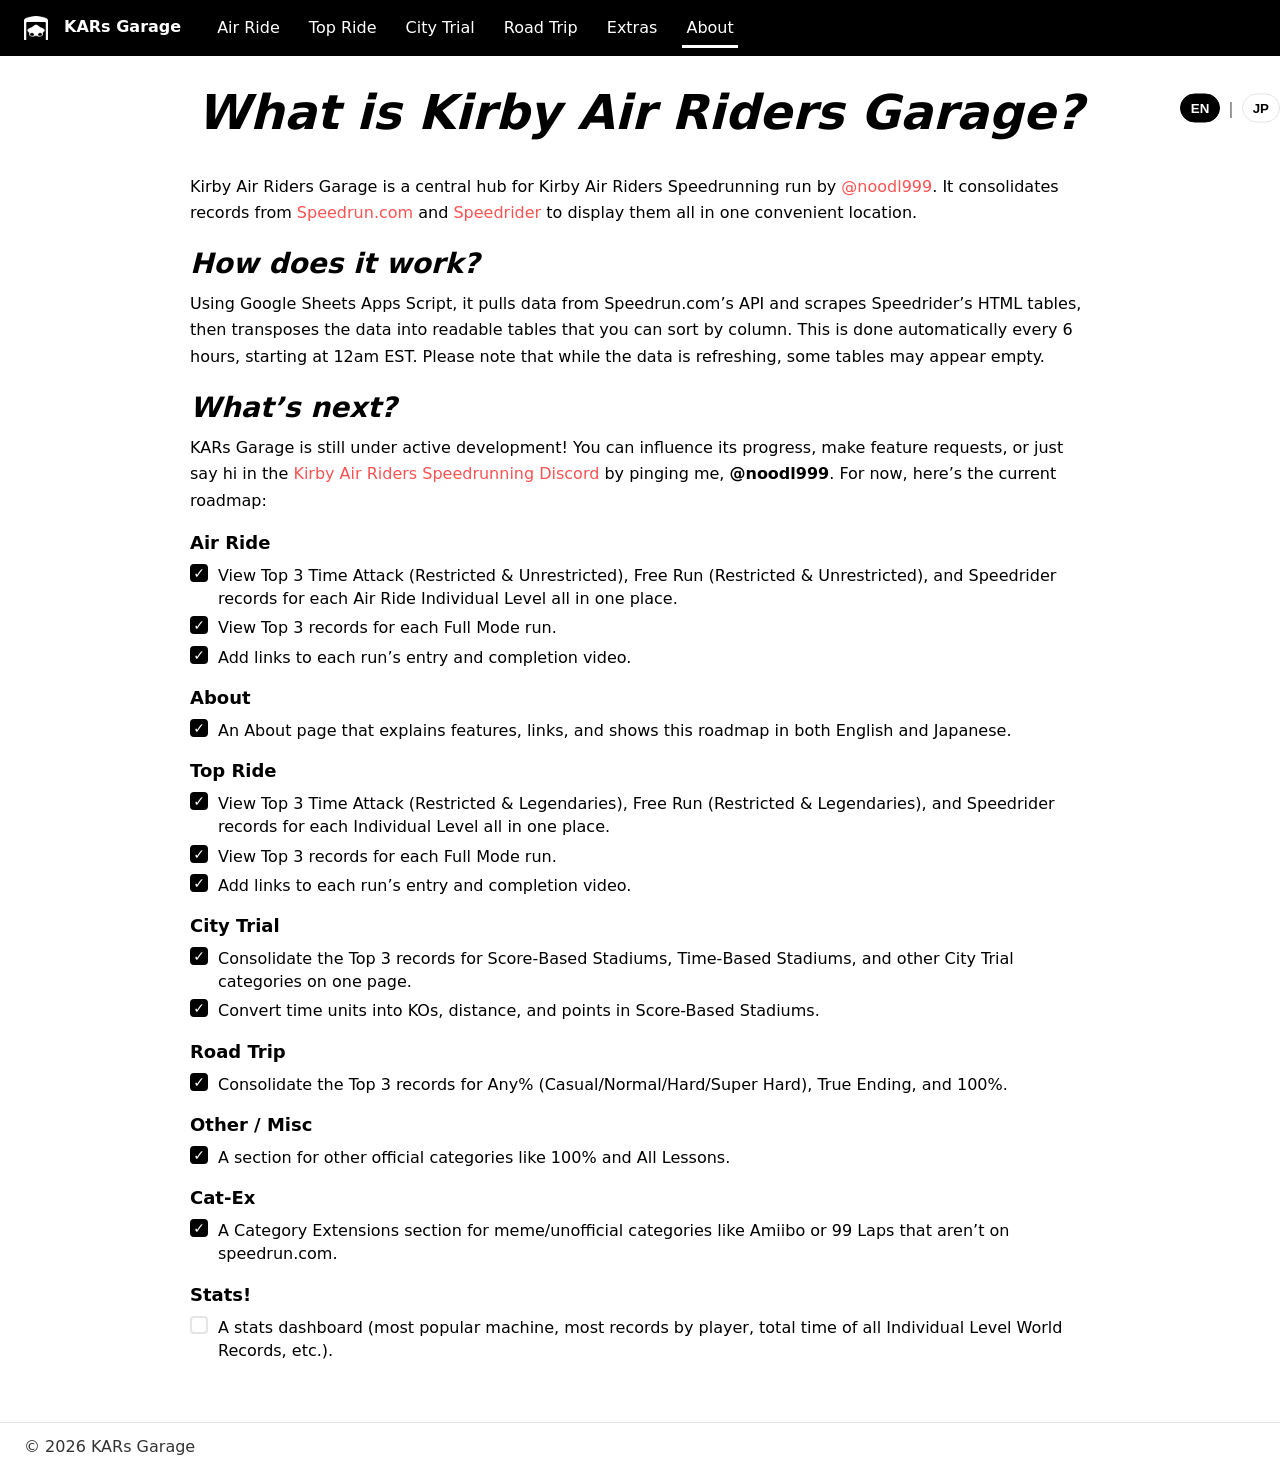
==== commit 9c7ed660: "Add files via upload" ====
--- a/about.html
+++ b/about.html
@@ -118,11 +118,6 @@
           <li><span class="chk chk--on">✓</span><span>A section for other official categories like 100% and All Lessons.</span></li>
         </ul>
 
-        <h3><strong>Guides &amp; Resources</strong></h3>
-        <ul>
-          <li><span class="chk"> </span><span>A central hub for guides, videos, tutorials, strategies, etc.</span></li>
-        </ul>
-
         <h3><strong>Cat‑Ex</strong></h3>
         <ul>
           <li><span class="chk chk--on">✓</span><span>A Category Extensions section for meme/unofficial categories like Amiibo or 99 Laps that aren’t on speedrun.com.</span></li>
--- a/style.css
+++ b/style.css
@@ -142,12 +142,182 @@
 .tile-grid{display:grid; gap:18px; margin:24px auto; grid-template-columns:repeat(2,minmax(0,1fr)); max-width:var(--maxw); padding:0 var(--container-pad)}
 .tile-grid--shrink{transform:scale(.75); transform-origin:top center}
 .tile{display:block; border:none; border-radius:16px; text-decoration:none; position:relative; overflow:hidden; box-shadow:none}
-.tile-airride{background:url('images/air-ride.png') center/cover no-repeat; aspect-ratio:17/9}
-.tile-topride{background:url('images/top-ride.png') center/cover no-repeat; aspect-ratio:17/9}
-.tile-citytrial{background:url('images/city-trial.png') center/cover no-repeat; aspect-ratio:17/9}
-.tile-roadtrip{background:url('images/road-trip.png') center/cover no-repeat; aspect-ratio:2.3948/1}
-.tile-extras{  background:url('images/extras.png') center/cover no-repeat; aspect-ratio:17/9 }
-.tile-guides{  background:url('images/guides.png') center/cover no-repeat; aspect-ratio:17/9 }
+
+.tile-airride{
+  background:
+    image-set(
+      url('images/air-ride.webp') type('image/webp'),
+      url('images/air-ride.png')  type('image/png')
+    )
+    center / cover no-repeat;
+ aspect-ratio:17/9}
+.tile-topride{
+  background:
+    image-set(
+      url('images/top-ride.webp') type('image/webp'),
+      url('images/top-ride.png')  type('image/png')
+    )
+    center / cover no-repeat;
+ aspect-ratio:17/9}
+.tile-citytrial{
+  background:
+    image-set(
+      url('images/city-trial.webp') type('image/webp'),
+      url('images/city-trial.png')  type('image/png')
+    )
+    center / cover no-repeat;
+ aspect-ratio:17/9}
+.tile-roadtrip{
+  background:
+    image-set(
+      url('images/road-trip.webp') type('image/webp'),
+      url('images/road-trip.png')  type('image/png')
+    )
+    center / cover no-repeat;
+ aspect-ratio:17/9}
+.tile-extras{
+  background:
+    image-set(
+      url('images/extras.webp') type('image/webp'),
+      url('images/extras.png')  type('image/png')
+    )
+    center / cover no-repeat;
+ aspect-ratio:17/9}
+
+/* ===== Home tiles: horizontal carousel under hero ===== */
+.tile-strip{
+  margin: 8px auto 20px;
+  max-width: var(--maxw);
+  padding: 0 var(--container-pad);
+  overflow: hidden;                 /* hide overscroll edges */
+}
+
+.tile-carousel{
+  display: flex;
+  gap: 18px;
+  overflow-x: auto;
+  scroll-snap-type: x proximity;    /* snap to each tile when user scrolls */
+  -webkit-overflow-scrolling: touch;
+  scrollbar-width: none;            /* Firefox: hide scrollbar */
+}
+.tile-carousel::-webkit-scrollbar{ display: none; } /* WebKit: hide scrollbar */
+
+/* Each tile is a fixed-width card in the belt */
+.tile-carousel .tile{
+  flex: 0 0 clamp(220px, 30vw, 360px);  /* responsive card width */
+  scroll-snap-align: start;
+}
+
+/* === Home tiles: overlay arrow controls === */
+.tile-strip{
+  position: relative; /* allows overlaying absolute-positioned arrows */
+}
+
+/* Hide text selection flicker on the arrows */
+.tile-nav{
+  position: absolute;
+  top: 50%;
+  transform: translateY(-50%);
+  z-index: 10;
+  width: 40px;
+  height: 40px;
+  border: 1px solid rgba(0,0,0,.15);
+  border-radius: 999px;
+  background: rgba(255,255,255,.9);
+  color: #000;
+  font-weight: 800;
+  font-size: 22px;
+  line-height: 1;
+  display: inline-grid;
+  place-items: center;
+  cursor: pointer;
+  user-select: none;
+  box-shadow: 0 2px 10px rgba(0,0,0,.08);
+}
+
+.tile-nav--left { left: 8px; }
+.tile-nav--right { right: 8px; }
+
+.tile-nav:hover{
+  background: #000;
+  color: #fff;
+  border-color: #000;
+}
+
+/* Optional: on very small phones, slightly larger tap target */
+@media (max-width:480px){
+  .tile-nav{ width: 44px; height: 44px; font-size: 24px; }
+}
+
+/* On very wide screens, center the belt area a bit nicer */
+@media (min-width: 1441px){
+  .tile-strip{ padding-left: 0; padding-right: 0; }
+}
+
+/* Optional: on narrow phones, slightly smaller gap */
+@media (max-width: 480px){
+  .tile-carousel{ gap: 12px; }
+}
+
+/* ===== Home tiles: CSS marquee (seamless loop) ===== */
+
+/* Wrapper we animate on arrow clicks (belt keeps auto-marquee inside) */
+.tile-shift{
+  display: block;
+  will-change: transform;
+}
+
+/* clip the belt */
+.tile-carousel{
+  overflow: hidden;                 /* change from 'auto' to 'hidden' here */
+  display: block;
+  position: relative;
+}
+
+/* belt that moves */
+.tile-belt{
+  display: flex;
+  gap: 18px;
+  width: max-content;               /* fit to content, will be duplicated by JS */
+  will-change: transform;
+  animation: tiles-marquee var(--tiles-duration, 40s) linear infinite;
+}
+
+/* Pause ONLY when an actual tile is hovered */
+.tile-carousel:has(.tile:hover) .tile-belt{
+  animation-play-state: paused;
+}
+
+/* Pause ONLY when a tile is keyboard-focused */
+.tile-carousel:has(.tile:focus-visible) .tile-belt{
+  animation-play-state: paused;
+}
+
+
+/* Make the motion distance be exactly 50% of the belt (because we duplicate once) */
+@keyframes tiles-marquee{
+  from{ transform: translateX(0); }
+  to  { transform: translateX(-50%); }
+}
+
+/* Tile cards keep your existing fixed-ish width */
+.tile-carousel .tile{
+  flex: 0 0 clamp(220px, 30vw, 360px);
+  scroll-snap-align: unset;         /* not relevant anymore; disable snap here */
+}
+
+/* Optional: tighter gap on very small phones (keeps your earlier tweak) */
+@media (max-width: 480px){
+  .tile-belt{ gap: 12px; }
+}
+
+
+/* Optional: tweak the easing of the click animation */
+:root{
+  --tiles-step-ms: 420ms;           /* duration of one click step */
+  --tiles-step-ease: cubic-bezier(.22,.61,.36,1);  /* smooth ease-out */
+}
+
 @media (max-width:900px){.tile-grid{grid-template-columns:1fr}}
 
 /* ===== Air Ride page header ===== */
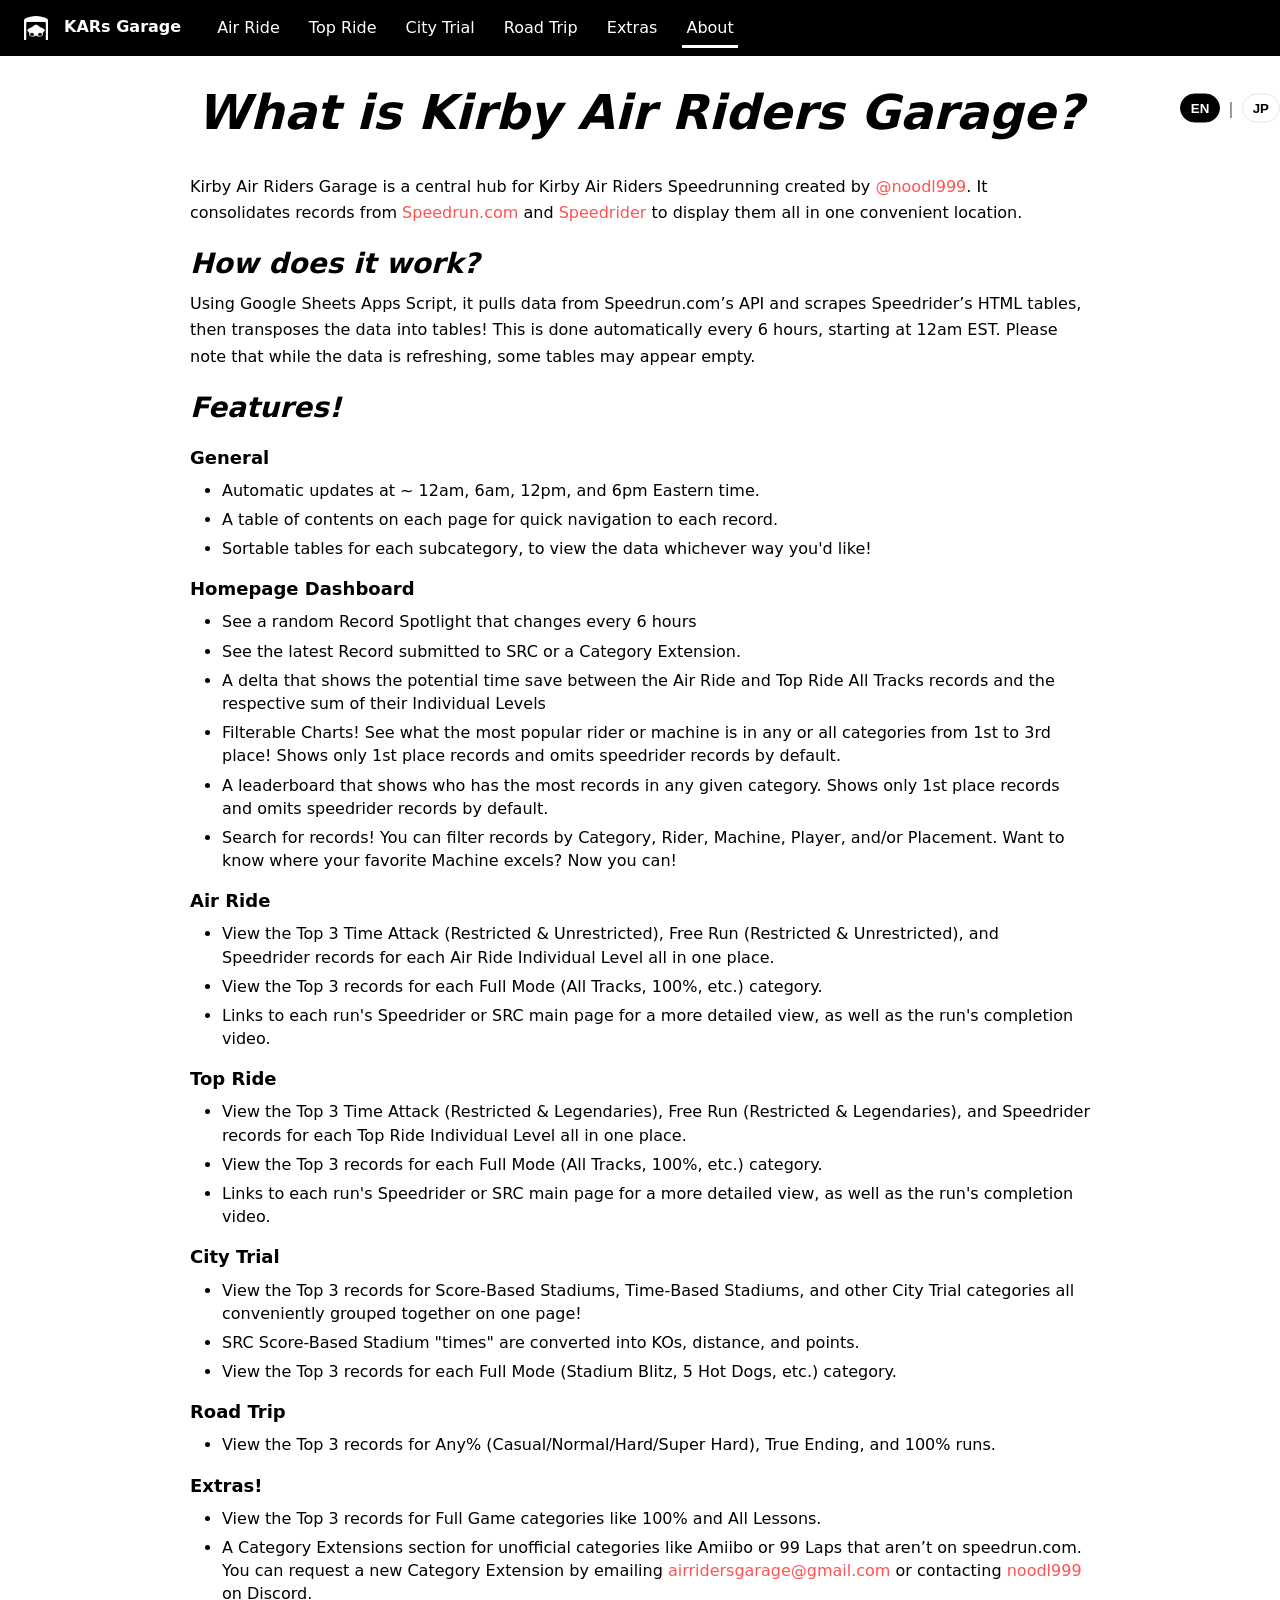
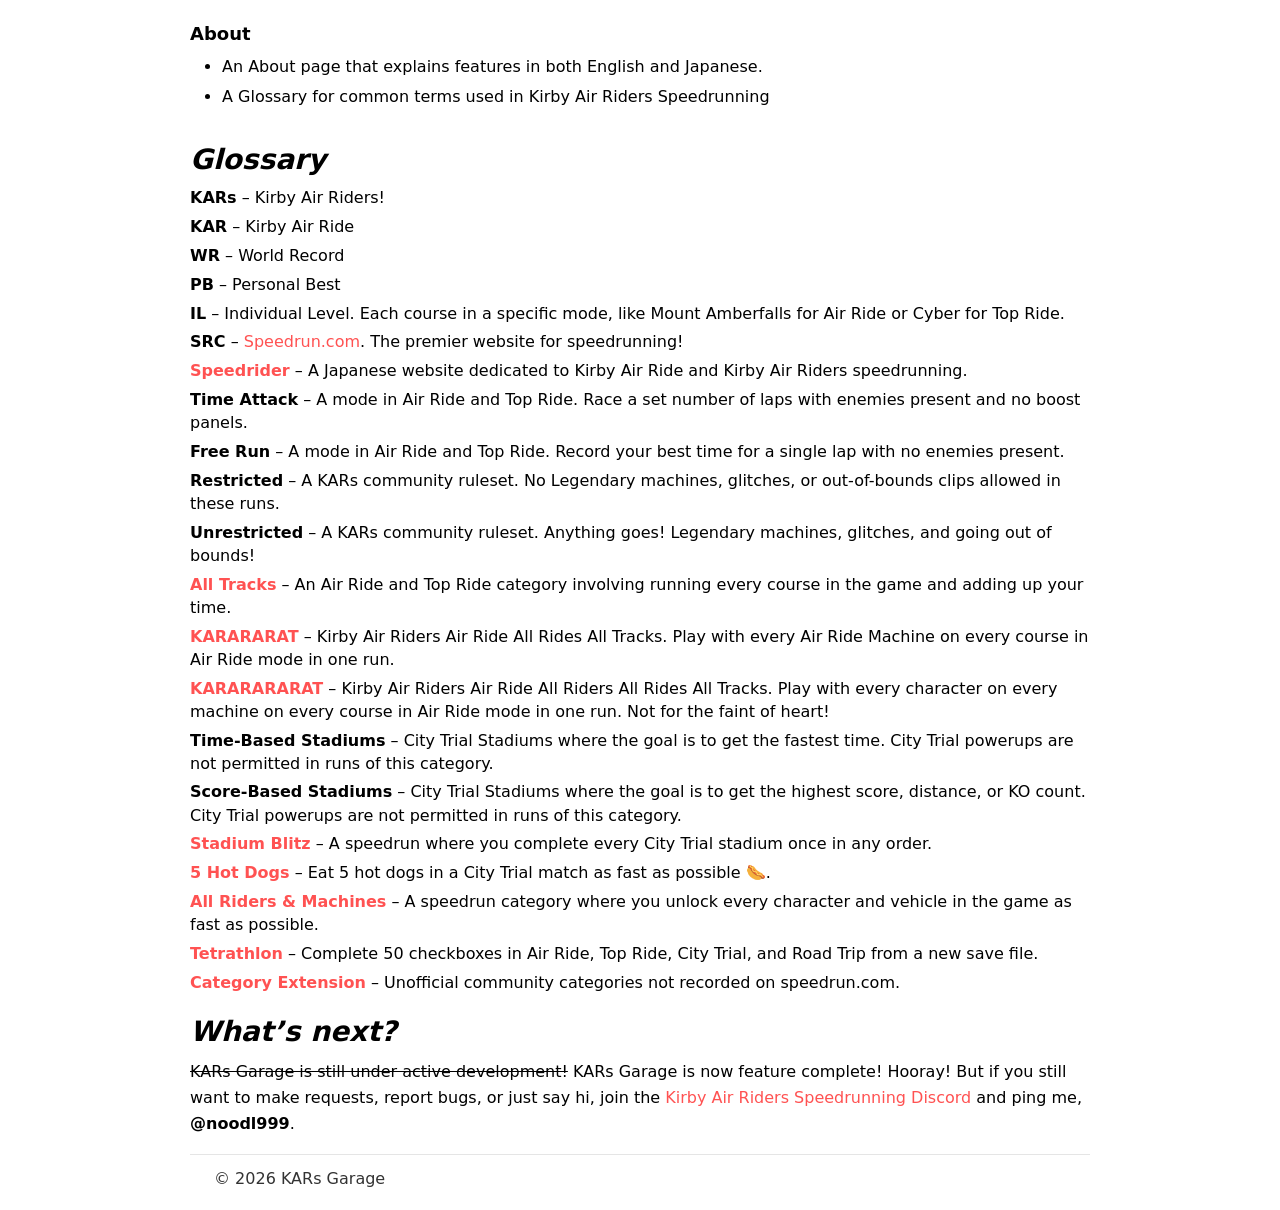
==== commit 184a4181: "Add files via upload" ====
--- a/about.html
+++ b/about.html
@@ -53,169 +53,282 @@
     </div>
   </div>
 
-  <main class="container about-wrap about-links">
-    <!-- ===================== ENGLISH ===================== -->
-    <section class="lang-en" lang="en">
-      <!-- (Smaller, non-italic, non-bold paragraphs) -->
-      <p class="p-base">
-        Kirby Air Riders Garage is a central hub for Kirby Air Riders Speedrunning run by
-        <a href="https://discordapp.com/users/334893807130640394" target="_blank" rel="noopener">@noodl999</a>.
-        It consolidates records from
-        <a href="https://www.speedrun.com/kars/" target="_blank" rel="noopener">Speedrun.com</a>
-        and
-        <a class="link-speedrider" href="https://speedrider.coresv.net/?lang=en" target="_blank" rel="noopener">Speedrider</a>
-        to display them all in one convenient location.
-      </p>
-
-      <h2 class="h-md-i">How does it work?</h2>
-      <p class="p-base">
-        Using Google Sheets Apps Script, it pulls data from Speedrun.com’s API and scrapes Speedrider’s HTML tables,
-        then transposes the data into readable tables that you can sort by column. This is done automatically every 6 hours, starting at 12am EST. Please note that while the data is refreshing, some tables may appear empty.
-      </p>
-
-      <h2 class="h-md-i">What’s next?</h2>
-      <p class="p-base">
-        KARs Garage is still under active development! You can influence its progress, make feature requests,
-        or just say hi in the
-        <a href="https://discord.gg/XRBvC4u4Tr" target="_blank" rel="noopener">Kirby Air Riders Speedrunning Discord</a>
-        by pinging me, <strong>@noodl999</strong>. For now, here’s the current roadmap:
-      </p>
-
-      <!-- Roadmap (no gray divider before it) -->
-      <section class="roadmap">
-        <h3><strong>Air Ride</strong></h3>
-        <ul>
-          <li><span class="chk chk--on">✓</span><span>View Top 3 Time Attack (Restricted &amp; Unrestricted), Free Run (Restricted &amp; Unrestricted), and Speedrider records for each Air Ride Individual Level all in one place.</span></li>
-          <li><span class="chk chk--on">✓</span><span>View Top 3 records for each Full Mode run.</span></li>
-          <li><span class="chk chk--on">✓</span><span>Add links to each run’s entry and completion video.</span></li>
-        </ul>
-
-        <h3><strong>About</strong></h3>
-        <ul>
-          <li><span class="chk chk--on">✓</span><span>An About page that explains features, links, and shows this roadmap in both English and Japanese.</span></li>
-        </ul>
-
-        <h3><strong>Top Ride</strong></h3>
-
-        <ul>
-          <li><span class="chk chk--on">✓</span><span>View Top 3 Time Attack (Restricted &amp; Legendaries), Free Run (Restricted &amp; Legendaries), and Speedrider records for each Individual Level all in one place.</span></li>
-          <li><span class="chk chk--on">✓</span><span>View Top 3 records for each Full Mode run.</span></li>
-          <li><span class="chk chk--on">✓</span><span>Add links to each run’s entry and completion video.</span></li>
-        </ul>
-
-
-        <h3><strong>City Trial</strong></h3>
-        <ul>
-          <li><span class="chk chk--on">✓</span><span>Consolidate the Top 3 records for Score‑Based Stadiums, Time‑Based Stadiums, and other City Trial categories on one page.</span></li>
-          <li><span class="chk chk--on">✓</span><span>Convert time units into KOs, distance, and points in Score-Based Stadiums.</span></li>
-        <h3><strong>Road Trip</strong></h3>
-        <ul>
-          <li><span class="chk chk--on">✓</span><span>Consolidate the Top 3 records for Any% (Casual/Normal/Hard/Super Hard), True Ending, and 100%.</span></li>
-        </ul>
-
-        <h3><strong>Other / Misc</strong></h3>
-        <ul>
-          <li><span class="chk chk--on">✓</span><span>A section for other official categories like 100% and All Lessons.</span></li>
-        </ul>
-
-        <h3><strong>Cat‑Ex</strong></h3>
-        <ul>
-          <li><span class="chk chk--on">✓</span><span>A Category Extensions section for meme/unofficial categories like Amiibo or 99 Laps that aren’t on speedrun.com.</span></li>
-        </ul>
-
-        <h3><strong>Stats!</strong></h3>
-        <ul>
-          <li><span class="chk"> </span><span>A stats dashboard (most popular machine, most records by player, total time of all Individual Level World Records, etc.).</span></li>
-        </ul>
-      </section>
-    </section>
-
-    <!-- ===================== JAPANESE ===================== -->
-    <section class="lang-ja" lang="ja">
-      <!-- 名前表記：カービィ エアライダー ガレージ -->
-      <p class="p-base">
-        <strong>カービィ エアライダー ガレージ</strong> は、
-        <a href="https://discordapp.com/users/334893807130640394" target="_blank" rel="noopener">@noodl999</a>
-        が運営する、カービィ エアライダー（KARs）のスピードラン記録を集約するハブサイトです。
-      </p>
-      <p class="p-base">
-        記録は
-        <a href="https://www.speedrun.com/kars/" target="_blank" rel="noopener">Speedrun.com</a>
-        と
-        <a class="link-speedrider" href="https://speedrider.coresv.net/" target="_blank" rel="noopener">Speedrider</a>
-        から収集し、1 つの場所に見やすくまとめて表示します。
-      </p>
-
-      <h2 class="h-md-i">仕組み</h2>
-      <p class="p-base">
-        <strong>Google スプレッドシート</strong> と <strong>Apps Script</strong> を用いて
-        <strong>Speedrun.com の API</strong> からデータを取得し、<strong>Speedrider の HTML</strong> テーブルをスクレイピングします。
-        取得したデータを整形し、列ごとの並べ替えが可能な読みやすい表に変換しています。この処理は、米国東部時間（EST）で毎日午前0時を起点に、6時間ごとに自動実行されます。データ更新中は、一時的に一部の表が空に表示される場合がありますのでご了承ください。
-      </p>
-
-      <h2 class="h-md-i">今後の予定</h2>
-      <p class="p-base">
-        KARs ガレージは現在も開発中です！  
-        進捗へのフィードバックや機能要望、雑談などは
-        <a href="https://discord.gg/XRBvC4u4Tr" target="_blank" rel="noopener">カービィ エアライダーのスピードラン の ディスコード</a>
-        にて <strong>@noodl999</strong> にメンションしてください。  
-        現在のロードマップは次のとおりです。
-      </p>
-
-      <section class="roadmap">
-        <h3><strong>エアライド</strong></h3>
-        <ul>
-          <li><span class="chk chk--on">✓</span><span>ILについて、タイムアタック（リミテッド/無制限）、フリーラン（リミテッド/無制限）、Speedrider のトップ3記録を 1 ページに集約表示。</span></li>
-          <li><span class="chk chk--on">✓</span><span>各フルモードのトップ3記録を表示。</span></li>
-          <li><span class="chk chk--on">✓</span><span>各走のエントリーページと完走動画へのリンクを追加。</span></li>
-        </ul>
-
-        <h3><strong>概要</strong></h3>
-        <ul>
-          <li><span class="chk chk--on">✓</span><span>サイトの機能・重要リンク・このロードマップを、英語と日本語で説明する 概要 ページ。</span></li>
-        </ul>
-
-
-        <h3><strong>ウエライド</strong></h3>
-        <ul>
-          <li><span class="chk chk--on">✓</span><span>ILの タイムアタック（リミテッド/レジェンダリー）、フリーラン（リミテッド/レジェンダリー）、Speedrider のトップ3記録を 1 ページに集約表示。</span></li>
-          <li><span class="chk chk--on">✓</span><span>各フルモードのトップ3記録を表示。</span></li>
-          <li><span class="chk chk--on">✓</span><span>各走のエントリーページと完走動画へのリンクを追加。</span></li>
-        </ul>
-
-        <h3><strong>シティトライアル</strong></h3>
-        <ul>
-          <li><span class="chk chk--on">✓</span><span>スコア系スタジアム、タイム系スタジアム、その他カテゴリのトップ3記録を 1 ページに集約表示。</span></li>
-          <li><span class="chk chk--on">✓</span><span>スコア系スタジアムにおいて、時間単位を KO 数・距離・ポイントに換算します。</span></li>
-        </ul>
-
-        <h3><strong>ロードトリップ</strong></h3>
-        <ul>
-          <li><span class="chk chk--on">✓</span><span>Any%、トゥルーエンディング、100% のトップ3記録を集約表示。</span></li>
-        </ul>
-
-        <h3><strong>その他</strong></h3>
-        <ul>
-          <li><span class="chk chk--on">✓</span><span>100% や 教習所 全レッスン などの公式カテゴリ用セクション。</span></li>
-        </ul>
-
-        <h3><strong>ガイド・リソース</strong></h3>
-        <ul>
-          <li><span class="chk"> </span><span>動画、チュートリアル、重要な立ち回りなどをまとめたガイド集。</span></li>
-        </ul>
-
-        <h3><strong>カテゴリ拡張</strong></h3>
-        <ul>
-          <li><span class="chk chk--on">✓</span><span>Amiibo、99 Laps など speedrun.com に載っていない非公式カテゴリのコーナー。</span></li>
-        </ul>
-
-        <h3><strong>統計</strong></h3>
-        <ul>
-          <li><span class="chk"> </span><span>統計ダッシュボード（人気マシン、最多記録保持者、全 IL WR の合計タイム等）。</span></li>
-        </ul>
-      </section>
-    </section>
-  </main>
+
+<main class="container about-wrap about-links">
+  <!-- ===================== ENGLISH ===================== -->
+
+<section class="lang-en" lang="en">
+  <!-- (Smaller, non-italic, non-bold paragraphs) -->
+  <p class="p-base">
+    Kirby Air Riders Garage is a central hub for Kirby Air Riders Speedrunning created by
+    <a href="https://discordapp.com/users/334893807130640394" target="_blank" rel="noopener">@noodl999</a>.
+    It consolidates records from
+    <a href="https://www.speedrun.com/kars/" target="_blank" rel="noopener">Speedrun.com</a>
+    and
+    <a class="link-speedrider" href="https://speedrider.coresv.net/?lang=en" target="_blank" rel="noopener">Speedrider</a>
+    to display them all in one convenient location.
+  </p>
+
+  <h2 class="h-md-i">How does it work?</h2>
+  <p class="p-base">
+    Using Google Sheets Apps Script, it pulls data from Speedrun.com’s API and scrapes Speedrider’s HTML tables,
+    then transposes the data into tables! This is done automatically every 6 hours, starting at 12am EST. Please note that while the data is refreshing, some tables may appear empty.
+  </p>
+
+  <h2 class="h-md-i">Features!</h2>
+
+  <section class="roadmap">
+    <h3><strong>General</strong></h3>
+    <ul>
+      <li>Automatic updates at ~ 12am, 6am, 12pm, and 6pm Eastern time.</li>
+      <li>A table of contents on each page for quick navigation to each record.</li>
+      <li>Sortable tables for each subcategory, to view the data whichever way you'd like!</li>
+    </ul>
+
+    <h3><strong>Homepage Dashboard</strong></h3>
+    <ul>
+      <li>See a random Record Spotlight that changes every 6 hours</li>
+      <li>See the latest Record submitted to SRC or a Category Extension.</li>
+      <li>A delta that shows the potential time save between the Air Ride and Top Ride All Tracks records and the respective sum of their Individual Levels</li>
+      <li>Filterable Charts! See what the most popular rider or machine is in any or all categories from 1st to 3rd place! Shows only 1st place records and omits speedrider records by default.</li>
+      <li>A leaderboard that shows who has the most records in any given category. Shows only 1st place records and omits speedrider records by default.</li>
+      <li>Search for records! You can filter records by Category, Rider, Machine, Player, and/or Placement. Want to know where your favorite Machine excels? Now you can!</li>
+    </ul>
+
+    <h3><strong>Air Ride</strong></h3>
+    <ul>
+      <li>View the Top 3 Time Attack (Restricted &amp; Unrestricted), Free Run (Restricted &amp; Unrestricted), and Speedrider records for each Air Ride Individual Level all in one place.</li>
+      <li>View the Top 3 records for each Full Mode (All Tracks, 100%, etc.) category.</li>
+      <li>Links to each run's Speedrider or SRC main page for a more detailed view, as well as the run's completion video.</li>
+    </ul>
+
+    <h3><strong>Top Ride</strong></h3>
+    <ul>
+      <li>View the Top 3 Time Attack (Restricted &amp; Legendaries), Free Run (Restricted &amp; Legendaries), and Speedrider records for each Top Ride Individual Level all in one place.</li>
+      <li>View the Top 3 records for each Full Mode (All Tracks, 100%, etc.) category.</li>
+      <li>Links to each run's Speedrider or SRC main page for a more detailed view, as well as the run's completion video.</li>
+    </ul>
+
+    <h3><strong>City Trial</strong></h3>
+    <ul>
+      <li>View the Top 3 records for Score‑Based Stadiums, Time‑Based Stadiums, and other City Trial categories all conveniently grouped together on one page!</li>
+      <li>SRC Score-Based Stadium "times" are converted into KOs, distance, and points.</li>
+      <li>View the Top 3 records for each Full Mode (Stadium Blitz, 5 Hot Dogs, etc.) category.</li>
+    </ul>
+
+    <h3><strong>Road Trip</strong></h3>
+    <ul>
+      <li>View the Top 3 records for Any% (Casual/Normal/Hard/Super Hard), True Ending, and 100% runs.</li>
+    </ul>
+
+    <h3><strong>Extras!</strong></h3>
+    <ul>
+      <li>View the Top 3 records for Full Game categories like 100% and All Lessons.</li>
+      <li>
+        A Category Extensions section for unofficial categories like Amiibo or 99 Laps that aren’t on speedrun.com.
+        You can request a new Category Extension by emailing
+        <a href="mailto:airridersgarage@gmail.com?subject=New%20Category%20Extension%20Request&amp;body=Hi!%20I'd%20like%20to%20request%20a%20new%20category%20extension%20for%20Kirby%20Air%20Riders.%20My%20category%20and%20its%20detailed%20rules%20are%3A">airridersgarage@gmail.com</a>
+        or contacting <a href="https://discordapp.com/users/334893807130640394" target="_blank" rel="noopener">noodl999</a> on Discord.
+      </li>
+    </ul>
+
+    <h3><strong>About</strong></h3>
+    <ul>
+      <li>An About page that explains features in both English and Japanese.</li>
+      <li>A Glossary for common terms used in Kirby Air Riders Speedrunning</li>
+    </ul>
+  </section> <!-- /.roadmap -->
+
+  <!-- ==== EN Glossary ABOVE What's next ==== -->
+  <section class="glossary lang-en" aria-labelledby="glossary-en-title">
+    <h2 id="glossary-en-title" class="h-md-i">Glossary</h2>
+
+    <div class="glossary-item"><span class="glossary-term">KARs</span> – Kirby Air Riders!</div>
+    <div class="glossary-item"><span class="glossary-term">KAR</span> – Kirby Air Ride</div>
+    <div class="glossary-item"><span class="glossary-term">WR</span> – World Record</div>
+    <div class="glossary-item"><span class="glossary-term">PB</span> – Personal Best</div>
+    <div class="glossary-item"><span class="glossary-term">IL</span> – Individual Level. Each course in a specific mode, like Mount Amberfalls for Air Ride or Cyber for Top Ride.</div>
+
+    <div class="glossary-item"><span class="glossary-term">SRC</span> – <a href="https://www.speedrun.com" target="_blank" rel="noopener">Speedrun.com</a>. The premier website for speedrunning!</div>
+
+    <div class="glossary-item"><span class="glossary-term"><a class="link-speedrider" href="https://speedrider.coresv.net/?lang=en" target="_blank" rel="noopener">Speedrider</a></span> – A Japanese website dedicated to Kirby Air Ride and Kirby Air Riders speedrunning.</div>
+
+    <div class="glossary-item"><span class="glossary-term">Time Attack</span> – A mode in Air Ride and Top Ride. Race a set number of laps with enemies present and no boost panels.</div>
+    <div class="glossary-item"><span class="glossary-term">Free Run</span> – A mode in Air Ride and Top Ride. Record your best time for a single lap with no enemies present.</div>
+
+    <div class="glossary-item"><span class="glossary-term">Restricted</span> – A KARs community ruleset. No Legendary machines, glitches, or out-of-bounds clips allowed in these runs.</div>
+    <div class="glossary-item"><span class="glossary-term">Unrestricted</span> – A KARs community ruleset. Anything goes! Legendary machines, glitches, and going out of bounds!</div>
+
+    <div class="glossary-item"><span class="glossary-term"><a href="https://www.speedrun.com/kars?h=air-ride-all-tracks-glitchless&amp;rules=category&amp;x=vdo995vd-onvyo2wn.1gn8428l" target="_blank" rel="noopener">All Tracks</a></span> – An Air Ride and Top Ride category involving running every course in the game and adding up your time.</div>
+
+    <div class="glossary-item"><span class="glossary-term"><a href="https://www.speedrun.com/kars?h=air-ride-karararat&amp;rules=category&amp;x=vdo995vd-onvyo2wn.10vzmw2l" target="_blank" rel="noopener">KARARARAT</a></span> – Kirby Air Riders Air Ride All Rides All Tracks. Play with every Air Ride Machine on every course in Air Ride mode in one run.</div>
+
+    <div class="glossary-item"><span class="glossary-term"><a href="https://www.speedrun.com/kars?h=air-ride-kararararat&amp;rules=category&amp;x=vdo995vd-onvyo2wn.qj704x3q" target="_blank" rel="noopener">KARARARARAT</a></span> – Kirby Air Riders Air Ride All Riders All Rides All Tracks. Play with every character on every machine on every course in Air Ride mode in one run. Not for the faint of heart!</div>
+
+    <div class="glossary-item"><span class="glossary-term">Time-Based Stadiums</span> – City Trial Stadiums where the goal is to get the fastest time. City Trial powerups are not permitted in runs of this category.</div>
+
+    <div class="glossary-item"><span class="glossary-term">Score-Based Stadiums</span> – City Trial Stadiums where the goal is to get the highest score, distance, or KO count. City Trial powerups are not permitted in runs of this category.</div>
+
+    <div class="glossary-item"><span class="glossary-term"><a href="https://www.speedrun.com/kars?h=city-trial-stadium-blitz&amp;rules=category&amp;x=7dgoompk-0nwyzk58.14oyv4vq" target="_blank" rel="noopener">Stadium Blitz</a></span> – A speedrun where you complete every City Trial stadium once in any order.</div>
+
+    <div class="glossary-item"><span class="glossary-term"><a href="https://www.speedrun.com/kars?h=city-trial-5-hot-dogs&amp;rules=category&amp;x=7dgoompk-0nwyzk58.192m9d8q" target="_blank" rel="noopener">5 Hot Dogs</a></span> – Eat 5 hot dogs in a City Trial match as fast as possible 🌭.</div>
+
+    <div class="glossary-item"><span class="glossary-term"><a href="https://www.speedrun.com/kars?h=all-unlockables-no-legendaries&amp;rules=category&amp;x=xk944xyd-0nwyzo58.lmok4041" target="_blank" rel="noopener">All Riders &amp; Machines</a></span> – A speedrun category where you unlock every character and vehicle in the game as fast as possible.</div>
+
+    <div class="glossary-item"><span class="glossary-term"><a href="https://www.speedrun.com/kars?h=tetrathlon&amp;rules=category&amp;x=7kjeegxd" target="_blank" rel="noopener">Tetrathlon</a></span> – Complete 50 checkboxes in Air Ride, Top Ride, City Trial, and Road Trip from a new save file.</div>
+
+    <div class="glossary-item"><span class="glossary-term"><a href="extras.html">Category Extension</a></span> – Unofficial community categories not recorded on speedrun.com.</div>
+  </section>
+
+  <!-- ==== EN What's next (comes AFTER Glossary) ==== -->
+  <h2 class="h-md-i">What’s next?</h2>
+  <p class="p-base">
+    <s>KARs Garage is still under active development!</s> KARs Garage is now feature complete! Hooray!
+    But if you still want to make requests, report bugs, or just say hi, join the
+    <a href="https://discord.gg/XRBvC4u4Tr" target="_blank" rel="noopener">Kirby Air Riders Speedrunning Discord</a>
+    and ping me, <strong>@noodl999</strong>.
+  </p>
+</section> <!-- /.lang-en -->
+
+  <!-- ===================== JAPANESE ===================== -->
+
+<section class="lang-ja" lang="ja">
+  <!-- 名前表記：カービィ エアライダー ガレージ -->
+  <p class="p-base">
+    <strong>カービィ エアライダー ガレージ</strong> は、
+    <a href="https://discordapp.com/users/334893807130640394" target="_blank" rel="noopener">@noodl999</a>
+    が運営する、カービィ エアライダー（KARs）のスピードラン記録を集約するハブサイトです。記録は
+    <a href="https://www.speedrun.com/kars/" target="_blank" rel="noopener">Speedrun.com</a>
+    と
+    <a class="link-speedrider" href="https://speedrider.coresv.net/" target="_blank" rel="noopener">Speedrider</a>
+    から収集し、1 つの場所に見やすくまとめて表示します。
+  </p>
+
+  <h2 class="h-md-i">仕組み</h2>
+  <p class="p-base">
+    <strong>Google スプレッドシート</strong> と <strong>Apps Script</strong> を使用して
+    <strong>Speedrun.com の API</strong> からデータを取得し、<strong>Speedrider の HTML</strong> テーブルをスクレイピングします。
+    取得したデータを整形し、列ごとに並べ替え可能な読みやすい表へと変換します。
+    この処理は米国東部時間（EST）で毎日午前 0 時を起点として 6 時間ごとに自動実行されます。
+    データ更新中は一時的に一部の表が空になることがありますのでご了承ください。
+  </p>
+
+  <h2 class="h-md-i">機能</h2>
+  <p class="p-base">
+    KARs ガレージは現在も継続的に改善されています！
+    機能要望・バグ報告・質問・雑談などは
+    <a href="https://discord.gg/XRBvC4u4Tr" target="_blank" rel="noopener">カービィ エアライダー スピードラン Discord</a>
+    にて <strong>@noodl999</strong> にメンションしてください。  
+    現在のロードマップは以下のとおりです。
+  </p>
+
+  <section class="roadmap">
+    <h3><strong>全般</strong></h3>
+    <ul>
+      <li>米国東部時間（ET）の 0 時／6 時／12 時／18 時に自動更新。</li>
+      <li>各ページに記録へ素早く移動できる目次を表示。</li>
+      <li>サブカテゴリごとに列で並べ替え可能な表を掲載。</li>
+    </ul>
+
+    <h3><strong>ホームページ・ダッシュボード</strong></h3>
+    <ul>
+      <li>6 時間ごとに切り替わるランダムな記録スポットライト。</li>
+      <li>SRC またはカテゴリ拡張に投稿された最新記録を表示。</li>
+      <li>エアライド／ウエライドの オール・トラックス 記録と IL 合計との差分（短縮可能時間）を表示。</li>
+      <li>フィルター可能なグラフ。1〜3 位の記録から人気ライダー／マシンを表示（初期設定は 1 位のみ、Speedrider は既定で除外）。</li>
+      <li>カテゴリごとの記録保持数ランキング（初期設定は 1 位のみ、Speedrider は既定で除外）。</li>
+      <li>検索機能。カテゴリ・ライダー・マシン・プレイヤー・順位で絞り込み可能。</li>
+    </ul>
+
+    <h3><strong>エアライド</strong></h3>
+    <ul>
+      <li>各 IL のタイムアタック（リミテッド／無制限）、フリーラン（リミテッド／無制限）、Speedrider のトップ 3 記録を集約表示。</li>
+      <li>各フルモード（オール・トラックス、100% など）のトップ 3 記録を表示。</li>
+      <li>各走の Speedrider または SRC のページ、および完走動画へのリンクを掲載。</li>
+    </ul>
+
+    <h3><strong>ウエライド</strong></h3>
+    <ul>
+      <li>各 IL のタイムアタック（リミテッド／レジェンダリー）、フリーラン（リミテッド／レジェンダリー）、Speedrider のトップ 3 記録を表示。</li>
+      <li>各フルモード（オール・トラックス、100% など）のトップ 3 記録を表示。</li>
+      <li>各走の Speedrider または SRC のページ、および完走動画へのリンクを掲載。</li>
+    </ul>
+
+    <h3><strong>シティトライアル</strong></h3>
+    <ul>
+      <li>スコア系・タイム系スタジアム、その他カテゴリを 1 ページに集約表示。</li>
+      <li>SRC のスコア系スタジアムの “時間” を KO 数・距離・ポイントに換算。</li>
+      <li>スタジアム・ブリッツ、5 ホットドッグス などのフルモードカテゴリのトップ 3 記録を表示。</li>
+    </ul>
+
+    <h3><strong>ロードトリップ</strong></h3>
+    <ul>
+      <li>Any%（カジュアル／ノーマル／ハード／スーパーハード）、トゥルーエンディング、100% のトップ 3 記録を表示。</li>
+    </ul>
+
+    <h3><strong>エクストラ</strong></h3>
+    <ul>
+      <li>100% や 教習所 全レッスン など、通しプレイカテゴリのトップ 3 記録を表示。</li>
+      <li>カテゴリ拡張（Amiibo、99 Laps など）。Speedrun.com に掲載されていない非公式カテゴリ。新規カテゴリ拡張はメールまたは Discord（@noodl999）から申請可能。</li>
+    </ul>
+
+    <h3><strong>概要</strong></h3>
+    <ul>
+      <li>英語・日本語の両方でサイト機能を説明。</li>
+      <li>カービィ エアライダーのスピードランで使われる一般的な用語をまとめた用語集。</li>
+    </ul>
+  </section> <!-- /.roadmap -->
+
+  <!-- ==== JA Glossary ABOVE What's next ==== -->
+  <section class="glossary lang-ja" aria-labelledby="glossary-ja-title">
+    <h2 id="glossary-ja-title" class="h-md-i">用語集</h2>
+
+    <div class="glossary-item"><span class="glossary-term">KARs</span> – カービィのエアライダ!</div>
+    <div class="glossary-item"><span class="glossary-term">KAR</span> – カービィのエアライド</div>
+    <div class="glossary-item"><span class="glossary-term">WR</span> – World Record（世界記録）</div>
+    <div class="glossary-item"><span class="glossary-term">PB</span> – Personal Best（自己ベスト）</div>
+
+    <div class="glossary-item"><span class="glossary-term">IL</span> – Individual Level。各モードのコース単位の記録（例：エアライドの フォーリス、ウエライドの 電）。</div>
+
+    <div class="glossary-item"><span class="glossary-term">SRC</span> – <a href="https://www.speedrun.com" target="_blank" rel="noopener">Speedrun.com</a>。スピードランの代表的な記録サイト！</div>
+
+    <div class="glossary-item"><span class="glossary-term"><a class="link-speedrider" href="https://speedrider.coresv.net/" target="_blank" rel="noopener">Speedrider</a></span> – カービィ エアライド／エアライダーズのスピードランを扱う日本のサイト。</div>
+
+    <div class="glossary-item"><span class="glossary-term">Time Attack</span> – 敵あり・ブーストパネルなしで規定周回の最速を競うモード。</div>
+    <div class="glossary-item"><span class="glossary-term">Free Run</span> – 敵なしで 1 周の最速ラップを狙うモード。</div>
+
+    <div class="glossary-item"><span class="glossary-term">Restricted</span> – レジェンダリー機・グリッチ・マップ外移動は不可。</div>
+    <div class="glossary-item"><span class="glossary-term">Unrestricted</span> – なんでもアリ！ レジェンダリー機・グリッチ・マップ外 OK。</div>
+
+    <div class="glossary-item"><span class="glossary-term"><a href="https://www.speedrun.com/kars?h=air-ride-all-tracks-glitchless&amp;rules=category&amp;x=vdo995vd-onvyo2wn.1gn8428l" target="_blank" rel="noopener">All Tracks</a></span> – オール・トラックス。エアライド／ウエライドの全コースを走り、合計タイムで競うカテゴリ。</div>
+
+    <div class="glossary-item"><span class="glossary-term"><a href="https://www.speedrun.com/kars?h=air-ride-karararat&amp;rules=category&amp;x=vdo995vd-onvyo2wn.10vzmw2l" target="_blank" rel="noopener">KARARARAT</a></span> – 全マシンで全コースを 1 回の通しプレイで走破するカテゴリ。</div>
+
+    <div class="glossary-item"><span class="glossary-term"><a href="https://www.speedrun.com/kars?h=air-ride-kararararat&amp;rules=category&amp;x=vdo995vd-onvyo2wn.qj704x3q" target="_blank" rel="noopener">KARARARARAT</a></span> – 全ライダー×全マシンで全コースを走破する超高難度カテゴリ。心して挑もう！</div>
+
+    <div class="glossary-item"><span class="glossary-term">Time-Based Stadiums</span> – 最速タイムを競うシティトライアルのスタジアム。パワーアップ持ち込み不可。</div>
+    <div class="glossary-item"><span class="glossary-term">Score-Based Stadiums</span> – スコア／距離／KO 数を競うスタジアム。パワーアップ持ち込み不可。</div>
+
+    <div class="glossary-item"><span class="glossary-term"><a href="https://www.speedrun.com/kars?h=city-trial-stadium-blitz&amp;rules=category&amp;x=7dgoompk-0nwyzk58.14oyv4vq" target="_blank" rel="noopener">Stadium Blitz</a></span> – スタジアム・ブリッツ。全スタジアムを任意順で 1 回ずつクリアするスピードラン。</div>
+
+    <div class="glossary-item"><span class="glossary-term"><a href="https://www.speedrun.com/kars?h=city-trial-5-hot-dogs&amp;rules=category&amp;x=7dgoompk-0nwyzk58.192m9d8q" target="_blank" rel="noopener">5 Hot Dogs</a></span> – 5 ホットドッグス。シティトライアルの対戦でホットドッグを 5 本、最速で食べるカテゴリ 🌭。</div>
+
+    <div class="glossary-item"><span class="glossary-term"><a href="https://www.speedrun.com/kars?h=all-unlockables-no-legendaries&amp;rules=category&amp;x=xk944xyd-0nwyzo58.lmok4041" target="_blank" rel="noopener">All Riders &amp; Machines</a></span> – 全ライダーと全マシンのアンロックを最速で達成するカテゴリ。</div>
+
+    <div class="glossary-item"><span class="glossary-term"><a href="https://www.speedrun.com/kars?h=tetrathlon&amp;rules=category&amp;x=7kjeegxd" target="_blank" rel="noopener">Tetrathlon</a></span> – 新規セーブから、エアライド／ウエライド／シティトライアル／ロードトリップのチェックボックスを合計 50 個埋める。</div>
+
+    <div class="glossary-item"><span class="glossary-term"><a href="extras.html">Category Extension</a></span> – Speedrun.com には掲載されていない、コミュニティ主導の非公式カテゴリ。</div>
+  </section>
+
+  <!-- ==== JA What's next (comes AFTER Glossary) ==== -->
+  <h2 class="h-md-i">今後の予定（続き）</h2>
+  <p class="p-base">
+    KARs ガレージは現在も開発中です！  
+    要望・バグ報告・挨拶などは
+    <a href="https://discord.gg/XRBvC4u4Tr" target="_blank" rel="noopener">カービィ エアライダー スピードラン Discord</a>
+    にて <strong>@noodl999</strong> まで。
+  </p>
+</section> <!-- /.lang-ja -->
 
   <footer class="site-footer">
     <div class="container">
--- a/style.css
+++ b/style.css
@@ -11,7 +11,10 @@
   --toc-offset:-24px;   /* horizontal nudge to the right */
   --toc-top: calc(var(--topbar-h) + 6px);  /* default docked under the black bar */
 
-
+  /* Hero strip sizing */
+  --hero-left-w: 290px;   /* your chosen card width */
+  --hero-gap: 18px;       /* same as your grid gap */
+  --hero-delta-nudge-y: 6px;  /* try 4–10px to match your mock */
   /* Speedrider tuning (smaller, less crowded) */
   --sr-left-w:85px;
   --sr-col-w:148px;
@@ -136,7 +139,7 @@
 .hero-bg--top{background-position:center top}
 .hero-content{position:relative; z-index:1}
 .hero-content--center{text-align:center}
-.hero-title--76{margin:48px 0; font-size:76px; font-weight:800; color:#fff; text-shadow:0 2px 8px rgba(0,0,0,.4)}
+.hero-title--76{margin:48px 0; font-size:100px; font-weight:800; color:#fff; text-shadow:0 2px 8px rgba(0,0,0,.4)}
 
 /* ===== Home tiles ===== */
 .tile-grid{display:grid; gap:18px; margin:24px auto; grid-template-columns:repeat(2,minmax(0,1fr)); max-width:var(--maxw); padding:0 var(--container-pad)}
@@ -186,6 +189,7 @@
 
 /* ===== Home tiles: horizontal carousel under hero ===== */
 .tile-strip{
+  position: relative;
   margin: 8px auto 20px;
   max-width: var(--maxw);
   padding: 0 var(--container-pad);
@@ -195,23 +199,10 @@
 .tile-carousel{
   display: flex;
   gap: 18px;
-  overflow-x: auto;
-  scroll-snap-type: x proximity;    /* snap to each tile when user scrolls */
   -webkit-overflow-scrolling: touch;
   scrollbar-width: none;            /* Firefox: hide scrollbar */
 }
 .tile-carousel::-webkit-scrollbar{ display: none; } /* WebKit: hide scrollbar */
-
-/* Each tile is a fixed-width card in the belt */
-.tile-carousel .tile{
-  flex: 0 0 clamp(220px, 30vw, 360px);  /* responsive card width */
-  scroll-snap-align: start;
-}
-
-/* === Home tiles: overlay arrow controls === */
-.tile-strip{
-  position: relative; /* allows overlaying absolute-positioned arrows */
-}
 
 /* Hide text selection flicker on the arrows */
 .tile-nav{
@@ -303,7 +294,6 @@
 /* Tile cards keep your existing fixed-ish width */
 .tile-carousel .tile{
   flex: 0 0 clamp(220px, 30vw, 360px);
-  scroll-snap-align: unset;         /* not relevant anymore; disable snap here */
 }
 
 /* Optional: tighter gap on very small phones (keeps your earlier tweak) */
@@ -316,6 +306,576 @@
 :root{
   --tiles-step-ms: 420ms;           /* duration of one click step */
   --tiles-step-ease: cubic-bezier(.22,.61,.36,1);  /* smooth ease-out */
+}
+
+
+/* ===== Home Dashboard ===== */
+.dashboard { margin: 18px auto 28px; }
+.dash-title { margin: 0 0 10px; font-size: 24px; font-weight: 800; }
+
+.dash-row {
+  display: grid;
+  gap: 16px;
+  grid-template-columns: repeat(2, minmax(0, 1fr));
+  margin: 10px 0;
+}
+.dash-card {
+  background: var(--panel);
+  border: 1px solid var(--border);
+  border-radius: 12px;
+  padding: 12px;
+}
+.dash-card h3 { margin: 0 0 8px; font-size: 18px; font-weight: 800; }
+.dash-card.wide { grid-column: 1 / -1; }
+
+.dash-embed { aspect-ratio: 16/9; background: #000; border-radius: 8px; overflow: hidden; }
+.dash-meta, .dash-stat { padding: 8px 0 0; font-size: 14px; line-height: 1.45; }
+.dash-chart, .dash-table { min-height: 220px; }
+
+/* Optional: accent links anywhere inside dashboard cards */
+.dash-card a { color: var(--link); text-decoration: underline; }
+.dash-card a:hover { color: var(--link-hover); }
+
+/* ===== Dashboard Headline Strip (Spotlight/Latest + Big Deltas) ===== */
+
+#dash-hero { margin: 16px 0 18px; }
+.hero-grid {
+  display: grid;
+  grid-template-columns: var(--hero-left-w) 1fr;  /* left fixed, right flexible */
+  gap: var(--hero-gap);
+  align-items: start;
+}
+
+.hero-right {
+  display: grid;
+  gap: 24px;
+  /* stays in column 2 (default), no grid-column span */
+}
+
+.hero-left  { position: relative; z-index: 2; }  /* videos above any backgrounds */
+.hero-right { position: relative; z-index: 1; }  /* deltas below videos */
+
+@media (max-width: 900px){
+  .hero-grid { grid-template-columns: 1fr; }
+  .hero-right {
+    grid-column: auto;
+    padding-left: 0;
+  }
+}
+
+/* Make hero embeds compact (like your mockup) */
+.hero-left .dash-card{
+  max-width: 320px;          /* keeps the left column visually narrow */
+}
+
+.dash-embed--sm{
+  height: 120px;             /* small fixed height */
+  aspect-ratio: auto;        /* ignore the default 16:9 rule */
+}
+
+/* Tighten the meta text under the small embeds */
+.hero-left .dash-meta{
+  font-size: 12px;
+  line-height: 1.35;
+}
+
+.delta-big::before {
+  display: none;
+}
+
+/* Big delta panel container (no gray box; fill the column width) */
+.delta-big{
+  background: transparent;
+  border: none;
+  padding: 16px;
+  position: relative;
+  z-index: 1;
+  width: 100%;  /* ensures centering works predictably */
+}
+
+/* Top row is your two big black times + captions (you already have this) */
+
+/* Inline '=' + green number row: must be full width and centered */
+.delta-big .row-eq{
+  display: flex;
+  width: 100%;                 /* <— ensures centering uses the whole card width */
+  justify-content: center;     /* center the pair horizontally */
+  align-items: baseline;       /* align baselines for '=' and digits */
+  gap: 14px;
+  margin-top: 8px;             /* space under the top row */
+}
+
+/* Make '=' visually match the green time */
+.delta-big .row-eq .eq{
+  font-weight: 900;
+  font-size: clamp(38px, 8vw, 76px);
+  color: #000;
+  line-height: 1.05;
+}
+
+/* Green delta number (optionally nudged slightly lower) */
+.delta-big .num.num--highlight{
+  color: var(--delta-accent, #22b26c);
+  font-size: clamp(38px, 8vw, 82px);  /* you currently have 82px max; keep if you like it large */
+  line-height: 1.05;
+  position: relative;
+  top: 6px;                            /* increase to 8–10px if you want it lower */
+}
+
+/* Black times (keep or adjust the max if you want bigger) */
+.delta-big .num{
+  font-weight: 900;
+  font-size: clamp(34px, 7vw, 54px);
+  color: #000;
+  font-variant-numeric: tabular-nums;
+  letter-spacing: .02em;
+  line-height: 1.05;
+}
+
+/* Captions under each time */
+.delta-big .label{
+  font-weight: 800;
+  font-size: 18px;          /* <-- bumped from 14px; increase to 18px if you want */
+  color: #000;
+  opacity: .9;
+  margin-top: 4px;
+  text-align: center;       /* ensure they center beneath their time */
+}
+
+/* === Vertical nudge for the two big delta panels (push them down slightly) === */
+/* Adjust 6px → 4–10px by eye to match the red centerline in your mock */
+
+#delta-ar-big{ margin-top: 70px; }
+#delta-tr-big{ margin-top: 60px; }
+
+/* On mobile (stacked), remove the extra gap to keep things tight */
+@media (max-width: 900px){
+  #delta-ar-big,
+  #delta-tr-big{
+    margin-top: 0;
+  }
+}
+
+/* ===== Mobile tuning for big delta panels (fit within viewport) ===== */
+@media (max-width: 900px){
+  /* Keep the top row (two black times + minus) in one horizontal line */
+  .delta-big .row-top{
+    /* The inline style sets display/grid/columns already; we only need to trim spacing */
+    gap: 8px !important;
+  }
+
+  /* Inline '=' + green number: keep on one line and tighten spacing */
+  .delta-big .row-eq{
+    gap: 10px;
+    white-space: nowrap;   /* do not wrap across lines */
+  }
+
+  /* Scale down typography on mobile so everything fits */
+  .delta-big .num{
+    font-size: clamp(22px, 7.5vw, 34px);
+    line-height: 1.05;
+  }
+  .delta-big .num.num--highlight{
+    font-size: clamp(26px, 8.5vw, 40px);
+    top: 4px;              /* small baseline nudge */
+  }
+  .delta-big .row-eq .eq{
+    font-size: clamp(26px, 8.5vw, 40px);
+  }
+  .delta-big .label{
+    font-size: clamp(13px, 3.5vw, 16px);
+    margin-top: 2px;
+  }
+
+  /* Slightly tighter padding so the card breathes on small screens */
+  .delta-big{
+    padding: 10px;
+  }
+}
+
+/* ===== Mobile re-ordering of hero strip ===== */
+@media (max-width: 900px){
+  /* Stack as: (1) deltas full-width, then (2) Spotlight + Latest side-by-side */
+  .hero-grid{
+    grid-template-columns: 1fr;  /* single column grid */
+    gap: 12px;                   /* modest vertical spacing */
+  }
+
+  /* Move the right column (deltas) above the videos */
+  .hero-right{
+    order: -1;  /* render before .hero-left */
+    transform: none !important;  /* drop any desktop centering transforms on mobile */
+  }
+
+  /* Lay out the two video cards side-by-side (Spotlight left, Latest right) */
+  .hero-left{
+    order: 2;
+    display: grid;
+    grid-template-columns: 1fr 1fr;  /* two equal columns */
+    gap: 12px;
+  }
+  /* Let each small card be fluid inside the 2-col grid */
+  .hero-left .dash-card{
+    max-width: none; /* override the desktop 'max-width: 320px' */
+  }
+
+  /* Optional: slightly reduce the small embed height for very narrow phones */
+  .dash-embed--sm{
+    height: 110px;  /* you can tweak to 100–120px by eye */
+  }
+}
+
+/* Keep it readable on phones (stack columns) */
+@media (max-width: 900px){
+  .hero-grid { grid-template-columns: 1fr; }
+}
+
+/* 3-up charts row on wide screens */
+@media (min-width: 1100px) {
+  .dash-row:nth-of-type(3) { grid-template-columns: repeat(3, minmax(0, 1fr)); }
+}
+
+/* Stack everything on mobile */
+@media (max-width: 900px) {
+  .dash-row { grid-template-columns: 1fr; }
+}
+
+/* ===== Dashboard filters + charts + table ===== */
+.dash-filters {
+  display: grid;
+  gap: 10px;
+  grid-template-columns: repeat(3, minmax(0, 1fr));
+  align-items: end;
+  margin: 8px 0 14px;
+}
+@media (max-width: 900px) {
+  .dash-filters { grid-template-columns: 1fr; }
+}
+
+/* ==== Multi-select dropdown (checkbox menu) ==== */
+.ms {
+  position: relative;
+  display: inline-block;
+  width: 100%;
+}
+.ms-btn {
+  width: 100%;
+  text-align: left;
+  background: #fff;
+  border: 1px solid var(--border);
+  border-radius: 8px;
+  padding: 8px 10px;
+  line-height: 1.25;
+  cursor: pointer;
+  font-weight: 600;
+}
+.ms-btn:after {
+  content: "▾";
+  float: right;
+  opacity: .8;
+}
+.ms.open .ms-btn:after { content: "▴"; }
+
+.ms-menu {
+  position: absolute;
+  z-index: 900;
+  left: 0;
+  right: 0;
+  margin-top: 6px;
+  background: #fff;
+  border: 1px solid var(--border);
+  border-radius: 10px;
+  box-shadow: 0 6px 16px rgba(0,0,0,.12);
+  padding: 8px;
+  display: none;
+  max-height: 320px;
+  overflow: auto;
+}
+.ms.open .ms-menu { display: block; }
+
+.ms-header {
+  display: flex; gap: 6px; justify-content: flex-end; margin-bottom: 6px;
+}
+.ms-list {
+  display: grid;
+  grid-template-columns: 1fr;
+  gap: 4px;
+}
+
+/* Search field inside multi-select menus (used for Player) */
+.ms-search{
+  width: 100%;
+  border: 1px solid var(--border);
+  border-radius: 8px;
+  padding: 6px 8px;
+  margin: 0 0 6px 0;
+  font-size: 14px;
+}
+
+.ms-item {
+  display: flex; gap: 8px; align-items: center;
+  padding: 6px 8px; border-radius: 8px; cursor: pointer;
+}
+.ms-item:hover { background: var(--panel); }
+.ms-item input { margin: 0; }
+
+.ms-actions {
+  display: flex; gap: 8px; justify-content: space-between; margin-top: 8px;
+}
+.ms-actions .left { display:flex; gap:8px; }
+.ms-actions .right { display:flex; gap:8px; }
+
+@media (max-width: 900px) {
+  .ms-menu {
+    position: fixed;
+    left: var(--container-pad);
+    right: var(--container-pad);
+    top: calc(var(--topbar-h) + 48px);
+    max-height: 60vh;
+  }
+}
+
+/* The charts row that contains the three cards should be a 3-up grid on wide screens */
+@media (min-width: 1100px){
+  .dash-row:has(#dash-char, #dash-machine, #dash-player){
+    grid-template-columns: repeat(3, minmax(0, 1fr));
+  }
+}
+
+.filt-block { background: #fff; border: 1px solid var(--border); border-radius: 10px; padding: 8px; }
+.filt-label { font-weight: 800; font-size: 13px; margin: 0 0 6px; }
+.filt-row { display: flex; gap: 6px; flex-wrap: wrap; }
+.filt-chip {
+  display: inline-flex; align-items: center; gap: 6px;
+  padding: 6px 10px; background: var(--panel); border: 1px solid var(--border);
+  border-radius: 999px; cursor: pointer; user-select: none; font-size: 13px;
+}
+.filt-chip input { margin: 0; }
+
+/* Add vertical breathing room between the dropdown and its All/Clear row */
+.filt-actions{
+  display: flex;
+  gap: 8px;
+  flex-wrap: wrap;
+  margin-top: 10px;  /* was none; gives clear separation under the dropdown */
+}
+
+/* If you want the dropdown button itself to breathe from the label as well */
+.filt-block .ms{
+  margin-top: 4px;   /* optional: small gap between the label and the dropdown button */
+}
+
+/* Optional: extra room under chips rows in chart filters */
+.cf-row{
+  padding-bottom: 2px;
+}
+
+
+.btn, .btn-secondary {
+  appearance: none; border-radius: 999px; padding: 6px 12px; font-weight: 700; cursor: pointer;
+  border: 1px solid var(--border); background:#fff; color:#000;
+}
+.btn { background: #000; color:#fff; border-color:#000; }
+.btn:disabled { opacity:.6; cursor: default; }
+.btn-secondary:hover, .btn:hover { filter: brightness(0.95); }
+
+.chart { --bar-h: 26px; display:grid; gap:8px; }
+.chart-row { display:grid; grid-template-columns: 1fr auto; gap:10px; align-items:center; }
+.chart-bar-wrap { background:#f1f1f1; border-radius:6px; height: var(--bar-h); overflow:hidden; }
+.chart-bar { height:100%; background: var(--accent); min-width:2px; transition: width .2s ease; }
+.chart-label { font-size:13px; overflow:hidden; text-overflow:ellipsis; white-space:nowrap; }
+.chart-count { font-weight:700; font-size:12px; color:#555; }
+
+.table-wrap { overflow:auto; }
+.table-simple { width:100%; border-collapse: collapse; table-layout: auto; }
+.table-simple th, .table-simple td {
+  border:1px solid var(--border); padding:6px 8px; font-size: 12px; background:#fff;
+}
+.table-simple th { background:#000; color:#fff; position:sticky; top:0; cursor:pointer; }
+.table-simple a { color:var(--link); text-decoration:none; }
+.table-simple a:hover { color:var(--link-hover); text-decoration:underline; }
+.sort-ind { margin-left:6px; opacity:.85; }
+.info-muted { color:#777; font-size:12px; }
+
+/* ===== Search table (table--search) — icon cells + mobile behavior ===== */
+
+/* Default (desktop): show text, keep icons hidden */
+.table--search td.cell--machine .cell-icon,
+.table--search td.cell--rider  .cell-icon{
+  display: none;
+}
+
+/* Icon images in table cells */
+.table--search td.cell--machine .cell-icon img,
+.table--search td.cell--rider  .cell-icon img{
+  width: 20px; height: 20px; display: block; object-fit: contain;
+  border-radius: 4px;
+}
+
+/* Mobile + mid widths: switch Rider/Machine to icon view, hide text but keep accessible */
+@media (max-width: 1440px){
+  .table--search td.cell--machine .cell-icon,
+  .table--search td.cell--rider  .cell-icon{
+    display: inline-flex;
+    align-items: center;
+    justify-content: center;
+  }
+  .table--search td.cell--machine .cell-text,
+  .table--search td.cell--rider  .cell-text{
+    position: absolute;
+    width: 1px; height: 1px; padding: 0; margin: -1px;
+    overflow: hidden; clip: rect(0,0,0,0); clip-path: inset(50%);
+    white-space: nowrap; border: 0;
+  }
+
+  /* Narrower fixed widths for the two icon columns */
+  .table--search th:nth-child(4), .table--search td:nth-child(4), /* Rider col */
+  .table--search th:nth-child(5), .table--search td:nth-child(5){ /* Machine col */
+    width: 44px !important;
+    max-width: 56px !important;
+    text-align: center;
+  }
+}
+
+/* Mobile table-fit rules to avoid horizontal scrolling */
+@media (max-width: 900px){
+  .table--search{
+    table-layout: fixed;    /* let columns wrap as needed */
+    width: 100%;
+    max-width: 100vw;
+  }
+
+  /* Make Player breathe on mobile: allow more width */
+  .table--search th:nth-child(6),
+  .table--search td:nth-child(6){
+    max-width: none;
+    width: auto;              /* expands if space is available */
+    white-space: normal !important;
+  }
+
+  /* MASSIVELY narrow Place (col 8) — 2–3 characters wide */
+  .table--search th:nth-child(8),
+  .table--search td:nth-child(8){
+    width: 3ch !important;    /* try 2ch or 4ch if you prefer */
+    max-width: 3ch !important;
+    text-align: center;
+    white-space: nowrap !important;
+    overflow: hidden;
+    text-overflow: clip;
+  }
+
+  /* Tighten Link (col 9) even more; keep Video as-is or slightly narrow */
+  .table--search th:nth-child(9),
+  .table--search td:nth-child(9){
+    width: 5ch !important;    /* was 6ch–15ch; make it tighter on phones */
+    max-width: 10ch !important;
+  }
+
+  /* Optional: Time column stays single-line, compact */
+  .table--search th:nth-child(7),
+  .table--search td:nth-child(7){
+    white-space: nowrap !important;
+    overflow: hidden;
+    text-overflow: clip;
+    max-width: 12ch;          /* small guard; adjust if needed */
+  }
+  .table--search th, .table--search td{
+    white-space: normal !important;
+    overflow-wrap: anywhere;
+    word-break: normal;
+  }
+
+  /* Time/Score: usually short, keep it on one line */
+  .table--search th:nth-child(7),
+  .table--search td:nth-child(7){
+    white-space: nowrap !important;
+    overflow: hidden;
+    text-overflow: clip;
+  }
+
+  /* Place: single-line, narrow */
+  .table--search th:nth-child(8),
+  .table--search td:nth-child(8){
+    white-space: nowrap !important;
+  }
+
+  /* Link + Video columns: ellipsis */
+  .table--search th:nth-child(9), .table--search td:nth-child(9),
+  .table--search th:nth-child(10), .table--search td:nth-child(10){
+    width: 6ch;
+    max-width: 15ch;
+    white-space: nowrap !important;
+    overflow: hidden;
+    text-overflow: ellipsis;
+  }
+  .table--search td:nth-child(9) a,
+  .table--search td:nth-child(10) a{
+    display: block;
+    width: 100%;
+    white-space: nowrap !important;
+    overflow: hidden;
+    text-overflow: ellipsis;
+  }
+
+  }
+}
+
+
+/* Mini filters injected above each chart */
+.chart-filters{
+  display: grid;
+  grid-template-columns: 1fr;
+  gap: 6px;
+  margin: 6px 0 14px;   /* 10px → 14px: adds more air below the filters */
+}
+
+/* Extra insurance: add a little space before the first chart row */
+#chart-rider .chart > .chart-row:first-child,
+#chart-machine .chart > .chart-row:first-child,
+#chart-player .chart > .chart-row:first-child{
+  margin-top: 6px;      /* lifts the first label a bit */
+}
+
+
+/* Space between a chart's filter box and the first bar/row */
+.chart-filters + .chart{
+  margin-top: 10px;    /* try 10–14px by eye */
+}
+
+/* Optional: add a touch of padding inside each filter group block to lift content away from edges */
+.cf-group{
+  padding-bottom: 8px; /* you already have padding:6px; this adds a bit more bottom cushion */
+}
+
+@media (max-width: 900px) {
+  .chart-filters { grid-template-columns: 1fr; }
+}
+.cf-group { background:#fff; border:1px solid var(--border); border-radius:8px; padding:6px; }
+.cf-label { font-weight:800; font-size:12px; margin:0 0 4px; }
+.cf-row { display:flex; gap:6px; flex-wrap:wrap; }
+.cf-chip { display:inline-flex; align-items:center; gap:6px; padding:5px 9px;
+  background:var(--panel); border:1px solid var(--border); border-radius:999px; font-size:12px; cursor:pointer; }
+.cf-chip input { margin:0; }
+.cf-actions { display:flex; gap:6px; margin-top:6px; }
+
+.chart-label.iconized {
+  display: inline-flex;
+  align-items: center;
+  gap: 8px;
+}
+.chart-label.iconized img.chart-icon {
+  width: 20px;
+  height: 20px;
+  object-fit: contain;
+  border-radius: 4px;
+  flex: 0 0 auto;
+}
+.chart-label.iconized .icon-fallback {
+  width: 20px; height: 20px; border-radius: 50%;
+  background: #ececec; color: #555;
+  display: inline-flex; align-items: center; justify-content: center;
+  font: 600 12px/1 system-ui, -apple-system, Segoe UI, Roboto, sans-serif;
+  text-transform: uppercase;
 }
 
 @media (max-width:900px){.tile-grid{grid-template-columns:1fr}}
@@ -1015,6 +1575,64 @@
   .catex-rules.is-collapsed{ display:none; }
 }
 
+/* ===== Extras (Cat-Ex) — 99 Laps layout tweaks ===== */
+/* Player (col 2) wider */
+#ce-99-air-ride .table th:nth-child(2), #ce-99-air-ride .table td:nth-child(2),
+#ce-99-top-ride .table th:nth-child(2), #ce-99-top-ride .table td:nth-child(2) {
+  width: 22ch;
+  max-width: 28ch;
+}
+
+/* Time (col 3) wider + non-wrapping */
+#ce-99-air-ride .table th:nth-child(3), #ce-99-air-ride .table td:nth-child(3),
+#ce-99-top-ride .table th:nth-child(3), #ce-99-top-ride .table td:nth-child(3) {
+  width: 12ch;
+  max-width: 14ch;
+  white-space: nowrap;
+}
+
+#ce-99-air-ride .table th:nth-child(4), #ce-99-air-ride .table td:nth-child(4),
+#ce-99-top-ride .table th:nth-child(4), #ce-99-top-ride .table td:nth-child(4) {
+  /* Rider — shorter to free space for Machine */
+  width: 16ch; max-width: 20ch; white-space: nowrap; overflow: hidden; text-overflow: ellipsis;
+}
+
+/* Machine (col 5) narrower */
+#ce-99-air-ride .table th:nth-child(5), #ce-99-air-ride .table td:nth-child(5),
+#ce-99-top-ride .table th:nth-child(5), #ce-99-top-ride .table td:nth-child(5) {
+  width: 16ch;
+  max-width: 20ch;
+}
+
+/* Video (col 6) narrower + ellipsis */
+#ce-99-air-ride .table th:nth-child(6), #ce-99-air-ride .table td:nth-child(6),
+#ce-99-top-ride .table th:nth-child(6), #ce-99-top-ride .table td:nth-child(6) {
+  width: 18ch;
+  max-width: 20ch;
+  white-space: nowrap;
+  overflow: hidden;
+  text-overflow: ellipsis;
+}
+#ce-99-air-ride .table td:nth-child(6) a,
+#ce-99-top-ride .table td:nth-child(6) a {
+  display: block;
+  width: 100%;
+  white-space: nowrap;
+  overflow: hidden;
+  text-overflow: ellipsis;
+}
+
+@media (max-width: 900px) {
+  #ce-99-air-ride .table th:nth-child(6), #ce-99-air-ride .table td:nth-child(6),
+  #ce-99-top-ride .table th:nth-child(6), #ce-99-top-ride .table td:nth-child(6) {
+    max-width: 14ch;
+  }
+  #ce-99-air-ride .table th:nth-child(5), #ce-99-air-ride .table td:nth-child(5),
+  #ce-99-top-ride .table th:nth-child(5), #ce-99-top-ride .table td:nth-child(5) {
+    max-width: 10ch;
+  }
+}
+
 
 /* === About page layout/typography helpers === */
 .about-wrap{max-width:900px; margin:0 auto 28px; padding:8px 0;}
@@ -1048,11 +1666,27 @@
 }
 .lang-switch .is-active{ background:#000; color:#fff; border-color:#000; }
 
+/* Glossary */
+.glossary { margin-top: 2rem; }
+.glossary-list { margin: 0; }
+.glossary-list dt { font-weight: 700; margin-top: 1rem; }
+.glossary-list dd { margin: 0.25rem 0 0.5rem 0; }
+
+/* Glossary rows */
+.glossary-item {
+  margin: 0.35rem 0;
+  line-height: 1.45;
+}
+
+.glossary-term {
+  font-weight: 700;
+}
+
 /* Roadmap checkboxes */
 .roadmap{margin:4px 0 24px;}
 .roadmap h3{font-size:18px; font-weight:800; margin:16px 0 8px;}
-.roadmap ul{list-style:none; padding-left:0; margin:8px 0 14px;}
-.roadmap li{display:flex; gap:10px; align-items:flex-start; margin:6px 0;}
+.roadmap ul{list-style:disc; padding-left:2rem; margin:8px 0 14px;}
+.roadmap li{display:list-item; gap:10px; align-items:flex-start; margin:6px 0;}
 .chk{
   width:18px; height:18px; border:2px solid var(--border); border-radius:4px;
   display:inline-grid; place-items:center; font-size:14px; font-weight:800; line-height:1;
@@ -1146,6 +1780,510 @@
   }
 }
 
+/* ===== SEARCH TABLE HEADER LABEL SWAP (FULL vs MOBILE) ===== */
+
+/* Desktop (default): show full labels, hide mobile labels */
+.table--search th .th-label--full {
+  display: inline !important;
+}
+.table--search th .th-label--mobile {
+  display: none !important;
+}
+
+/* Mobile: hide full labels, show mobile labels */
+@media (max-width: 900px){
+  .table--search th .th-label--full {
+    display: none !important;
+  }
+  .table--search th .th-label--mobile {
+    display: inline !important;
+  }
+}
+
+/* ---- Search table: keep Time fully visible on mobile ---- */
+.table-wrap {
+  overflow-x: auto;                 /* allow horizontal scroll on narrow screens */
+  -webkit-overflow-scrolling: touch;
+}
+
+@media (max-width: 900px) {
+  /* If your base table uses table-layout: fixed; switch to auto for the search table on mobile */
+  .table--search {
+    table-layout: auto !important;
+  }
+
+  /* Time/Score column: never wrap or ellipsize; keep full precision visible */
+  .table--search th.col--time,
+  .table--search td.col--time {
+    white-space: nowrap !important;    /* no wrapping */
+    overflow: visible !important;      /* no clipping */
+    text-overflow: clip !important;    /* no ellipsis */
+    max-width: none !important;
+    word-break: normal !important;
+
+    /* align digits nicely for speedrun times */
+    font-variant-numeric: tabular-nums;
+    font-feature-settings: "tnum" 1, "lnum" 1;
+  }
+}
+
+
+/* ===========================================================
+   Search Table (Mobile ≤900px): column width priorities
+   Priority: Time, Player, Track, Category, Subcategory,
+             Machine, Rider, Link, Video, Place
+   =========================================================== */
+
+@media (max-width: 900px) {
+  /* Allow the table to pack tighter and shrink low-priority cols */
+  .table--search {
+    table-layout: fixed;          /* lets width rules apply predictably */
+    border-collapse: separate;    /* keep cell borders intact */
+    border-spacing: 0;            /* no extra gaps */
+  }
+
+  .table-wrap {
+    overflow-x: auto;             /* still allow horizontal scroll as a safety valve */
+    -webkit-overflow-scrolling: touch;
+  }
+
+  /* General tightening */
+  .table--search th,
+  .table--search td {
+    padding-left: 8px;
+    padding-right: 8px;
+  }
+
+  /* ---- Highest priority: Time ----
+     - never wrap
+     - no ellipsis
+     - tabular digits
+     - very tight horizontal padding so the border can hug the milliseconds
+  */
+  .table--search th.col--time,
+  .table--search td.col--time {
+    white-space: nowrap !important;
+    overflow: visible !important;
+    text-overflow: clip !important;
+    padding-left: 6px;
+    padding-right: 6px;
+    width: 1%;               /* content-sized in fixed layout */
+    min-width: 0;            /* allow tight packing */
+    font-variant-numeric: tabular-nums;
+    font-feature-settings: "tnum" 1, "lnum" 1;
+    letter-spacing: -0.2px;  /* a hair tighter to fit thousandths */
+  }
+
+  /* ---- Next: Player (no wrap; show full names where possible) ---- */
+  .table--search th.col--player,
+  .table--search td.col--player {
+    white-space: nowrap;
+    text-overflow: ellipsis;   /* if we absolutely must, clip end */
+    overflow: hidden;
+    width: 12ch;               /* ~12 characters typical on mobile */
+    min-width: 9ch;            /* never collapse below this */
+  }
+
+  /* ---- Track (allow wrap to two lines, then clip) ---- */
+  .table--search th.col--track,
+  .table--search td.col--track {
+    width: 16ch;
+    min-width: 12ch;
+    display: -webkit-box;            /* 2-line clamp */
+    -webkit-line-clamp: 2;
+    -webkit-box-orient: vertical;
+    overflow: hidden;
+    word-break: break-word;
+  }
+
+  /* ---- Category (can wrap a bit) ---- */
+  .table--search th.col--cat,
+  .table--search td.col--cat {
+    width: 14ch;
+    min-width: 10ch;
+    display: -webkit-box;
+    -webkit-line-clamp: 2;
+    -webkit-box-orient: vertical;
+    overflow: hidden;
+    word-break: break-word;
+  }
+
+  /* ---- Subcategory (wrap/clip) ---- */
+  .table--search th.col--subcat,
+  .table--search td.col--subcat {
+    width: 12ch;
+    min-width: 9ch;
+    display: -webkit-box;
+    -webkit-line-clamp: 2;
+    -webkit-box-orient: vertical;
+    overflow: hidden;
+    word-break: break-word;
+  }
+
+  /* ---- Machine, Rider (small; icons + short labels) ---- */
+  .table--search th.col--machine,
+  .table--search td.col--machine,
+  .table--search th.col--rider,
+  .table--search td.col--rider {
+    width: 8ch;
+    min-width: 6ch;
+    overflow: hidden;
+    text-overflow: ellipsis;
+    white-space: nowrap;
+  }
+
+  /* ---- Link / Video (very small; no wrap) ---- */
+  .table--search th.col--link,
+  .table--search td.col--link,
+  .table--search th.col--video,
+  .table--search td.col--video {
+    width: 6ch;
+    min-width: 5ch;
+    white-space: nowrap;
+    overflow: hidden;
+    text-overflow: clip;
+    padding-left: 6px;
+    padding-right: 6px;
+  }
+
+  /* ---- Place (the least space) ---- */
+  .table--search th.col--place,
+  .table--search td.col--place {
+    width: 4ch;     /* "1st" or a single digit */
+    min-width: 3ch;
+    white-space: nowrap;
+    text-align: center;
+    padding-left: 4px;
+    padding-right: 4px;
+  }
+
+  /* Optional: tighten header cell padding further */
+  .table--search thead th {
+    padding-top: 6px;
+    padding-bottom: 6px;
+  }
+}
+
+/* ===========================================================
+   Mobile table tweaks (≤900px)
+   - Cat/Subcat: edge-to-edge content (no inner "pill" look)
+   - Player wider; Link/Video narrower
+   =========================================================== */
+@media (max-width: 900px) {
+
+  /* --- Cat & Subcat: remove inner paddings/margins; let text reach edges --- */
+  .table--search th.col--cat,
+  .table--search td.col--cat,
+  .table--search th.col--subcat,
+  .table--search td.col--subcat {
+    padding-left: 6px;     /* tight edge */
+    padding-right: 6px;    /* tight edge */
+  }
+
+  /* If any inner blocks/pills are styled globally, neutralize them here */
+  .table--search td.col--cat > *,
+  .table--search td.col--subcat > * {
+    background: transparent !important;
+    border: 0 !important;
+    box-shadow: none !important;
+    padding: 0 !important;
+    margin: 0 !important;
+    display: block;       /* ensure it spans cell width */
+  }
+
+  /* Header labels: make sure the label spans the header width, no gap */
+  .table--search thead th.col--cat .th-label,
+  .table--search thead th.col--subcat .th-label {
+    display: block;
+    width: 100%;
+    margin: 0;
+    padding: 0;           /* header already has its own padding */
+  }
+
+  /* --- Column width reprioritization --- */
+  /* Time stays content-sized and non-wrapping from earlier rules */
+
+  /* Make Player wider (steal from Link/Video) */
+  .table--search th.col--player,
+  .table--search td.col--player {
+    white-space: nowrap;
+    text-overflow: ellipsis;
+    overflow: hidden;
+    width: 16ch;     /* was ~12ch; give Player more room */
+    min-width: 12ch; /* still allow shrink, but not too far */
+  }
+
+  /* Narrow Link and Video even more */
+  .table--search th.col--link,
+  .table--search td.col--link,
+  .table--search th.col--video,
+  .table--search td.col--video {
+    width: 5ch;        /* tighter than before */
+    min-width: 4ch;
+    white-space: nowrap;
+    overflow: hidden;
+    text-overflow: clip;
+    padding-left: 6px;
+    padding-right: 6px;
+  }
+
+  /* Optional: tighten Place a touch more to free an extra pixel or two */
+  .table--search th.col--place,
+  .table--search td.col--place {
+    width: 3.5ch;
+    min-width: 3ch;
+    padding-left: 4px;
+    padding-right: 4px;
+    text-align: center;
+  }
+}
+
+/* ===========================================================
+   Mobile (≤900px) – Table polish:
+   - Cat/Subcat text + headers edge-to-edge
+   - Narrow Link/Video further; widen Player
+   =========================================================== */
+@media (max-width: 900px) {
+
+  /* --- Cat & Subcat: tight to cell edges (remove inner "pill" look) --- */
+  .table--search th.col--cat,
+  .table--search td.col--cat,
+  .table--search th.col--subcat,
+  .table--search td.col--subcat {
+    padding-left: 6px;    /* minimal safe padding against border */
+    padding-right: 6px;
+  }
+
+  /* If inner wrappers/pills exist, neutralize them so text reaches the edge */
+  .table--search td.col--cat > *,
+  .table--search td.col--subcat > * {
+    background: transparent !important;
+    border: 0 !important;
+    box-shadow: none !important;
+    padding: 0 !important;
+    margin: 0 !important;
+    display: block;                    /* span full width of cell */
+  }
+
+  /* Header labels: ensure they span to the borders (no inner gaps) */
+  .table--search thead th.col--cat .th-label,
+  .table--search thead th.col--subcat .th-label {
+    display: block;
+    width: 100%;
+    margin: 0;
+    padding: 0;
+  }
+
+  /* --- Player gets more space (steal from Link/Video) --- */
+  .table--search th.col--player,
+  .table--search td.col--player {
+    white-space: nowrap;
+    overflow: hidden;
+    text-overflow: ellipsis;
+    width: 18ch;          /* wider than before */
+    min-width: 13ch;      /* still shrinkable if extremely tight */
+  }
+
+  /* --- Link & Video narrower (Video at least as narrow as Link) --- */
+  .table--search th.col--link,
+  .table--search td.col--link,
+  .table--search th.col--video,
+  .table--search td.col--video {
+    width: 4.5ch;         /* tighter */
+    min-width: 4ch;
+    white-space: nowrap;
+    overflow: hidden;
+    text-overflow: clip;
+    padding-left: 6px;
+    padding-right: 6px;
+  }
+
+  /* If you want Video even tighter than Link, uncomment:
+  .table--search th.col--video,
+  .table--search td.col--video { width: 4ch; min-width: 3.5ch; }
+  */
+
+  /* Optional: Place can give up a hair more */
+  .table--search th.col--place,
+  .table--search td.col--place {
+    width: 3.3ch;
+    min-width: 3ch;
+    padding-left: 4px;
+    padding-right: 4px;
+    text-align: center;
+  }
+
+  /* Keep Time pristine (from earlier rules) – reiterate tight padding */
+  .table--search th.col--time,
+  .table--search td.col--time {
+    white-space: nowrap !important;
+    overflow: visible !important;
+    text-overflow: clip !important;
+    padding-left: 6px;
+    padding-right: 6px;
+    width: 1%;                 /* content-sized in fixed layout */
+    min-width: 0;
+    font-variant-numeric: tabular-nums;
+    font-feature-settings: "tnum" 1, "lnum" 1;
+    letter-spacing: -0.2px;
+  }
+}
+
+/* === FINAL OVERRIDES FOR SEARCH TABLE (mobile ≤900px) === */
+@media (max-width: 900px) {
+
+  /* Time: never wrap, never clip, tight padding */
+  .table--search th.col--time,
+  .table--search td.col--time {
+    white-space: nowrap !important;
+    overflow: visible !important;
+    text-overflow: clip !important;
+    padding-left: 6px !important;
+    padding-right: 6px !important;
+    width: 1% !important;         /* content-sized in fixed layout */
+    min-width: 0 !important;
+    font-variant-numeric: tabular-nums;
+    font-feature-settings: "tnum" 1, "lnum" 1;
+    letter-spacing: -0.2px;
+  }
+
+  /* Cat + Subcat: edge-to-edge, no forced width, no clamp */
+  .table--search th.col--cat,
+  .table--search td.col--cat,
+  .table--search th.col--subcat,
+  .table--search td.col--subcat {
+    width: auto !important;
+    min-width: 0 !important;
+    padding-left: 6px !important;
+    padding-right: 6px !important;
+    display: block;              /* allow the label to span full cell */
+    -webkit-line-clamp: unset !important;
+    -webkit-box-orient: initial !important;
+  }
+  /* If inner wrappers exist, strip their padding/border/background */
+  .table--search td.col--cat > *,
+  .table--search td.col--subcat > * {
+    background: transparent !important;
+    border: 0 !important;
+    box-shadow: none !important;
+    padding: 0 !important;
+    margin: 0 !important;
+    display: block !important;
+  }
+
+  /* Player: widen a bit */
+  .table--search th.col--player,
+  .table--search td.col--player {
+    white-space: nowrap !important;
+    overflow: hidden !important;
+    text-overflow: ellipsis !important;
+    width: 18ch !important;
+    min-width: 13ch !important;
+  }
+
+  /* Link + Video: tighter; Video at least as narrow as Link */
+  .table--search th.col--link,
+  .table--search td.col--link,
+  .table--search th.col--video,
+  .table--search td.col--video {
+    width: 4.2ch !important;
+    min-width: 3.8ch !important;
+    white-space: nowrap !important;
+    overflow: hidden !important;
+    text-overflow: clip !important;
+    padding-left: 6px !important;
+    padding-right: 6px !important;
+  }
+  /* If you want VIDEO even tighter than LINK, uncomment this:
+  .table--search th.col--video, .table--search td.col--video {
+    width: 4ch !important; min-width: 3.5ch !important;
+  }
+  */
+
+  /* Place: keep tiny */
+  .table--search th.col--place,
+  .table--search td.col--place {
+    width: 3.3ch !important;
+    min-width: 3ch !important;
+    text-align: center !important;
+    white-space: nowrap !important;
+    padding-left: 4px !important;
+    padding-right: 4px !important;
+  }
+
+  /* Track: let it use available width (no clamp); you liked stacking already */
+  .table--search th.col--track,
+  .table--search td.col--track {
+    width: auto !important;
+    min-width: 0 !important;
+    -webkit-line-clamp: unset !important;
+    -webkit-box-orient: initial !important;
+  }
+}
+
+/* === Fine-tune mobile widths: give Cat more room by borrowing from Rider/Machine/Player === */
+@media (max-width: 900px) {
+
+  /* Cat: allow a bit more intrinsic width */
+  .table--search th.col--cat,
+  .table--search td.col--cat {
+    /* still edge-to-edge from earlier; now encourage a slightly wider min */
+    min-width: 14ch !important;   /* was effectively auto; this lets Cat breathe */
+  }
+
+  /* Rider & Machine: tighten a bit to donate space to Cat */
+  .table--search th.col--rider,
+  .table--search td.col--rider,
+  .table--search th.col--machine,
+  .table--search td.col--machine {
+    width: 40px !important;       /* was ~44px; trim a few px */
+    max-width: 50px !important;
+    text-align: center !important;
+    white-space: nowrap !important;
+    overflow: hidden !important;
+    text-overflow: clip !important;
+    padding-left: 4px !important;
+    padding-right: 4px !important;
+  }
+
+  /* Player: give back a little of the earlier expansion */
+  .table--search th.col--player,
+  .table--search td.col--player {
+    width: 16ch !important;       /* was 18ch in the last pass */
+    min-width: 12ch !important;   /* keep decent visibility for most names */
+  }
+
+  /* Keep Time/Link/Video/Place as already tuned in the last block */
+}
+
+/* Center just the "Track" column header label */
+@media (max-width: 900px){
+  .table--search thead th.col--track {
+    text-align: center !important;
+  }
+  /* Ensure the mobile short label also centers */
+  .table--search thead th.col--track .th-label--mobile,
+  .table--search thead th.col--track .th-label--full {
+    display: inline-block;
+    text-align: center;
+    width: 100%;
+  }
+}
+
+/* Center just the "Track" column HEADER on mobile */
+@media (max-width: 900px){
+  /* center the th itself */
+  .table--search thead th.col--track {
+    text-align: center !important;
+  }
+  /* force the header label span(s) to fill the cell and center */
+  .table--search thead th.col--track .th-label--mobile,
+  .table--search thead th.col--track .th-label--full {
+    display: block !important;    /* beats earlier 'inline !important' */
+    width: 100% !important;
+    text-align: center !important;
+  }
+}
 
 @supports (height: 1svh) {
   @media (max-width:900px){
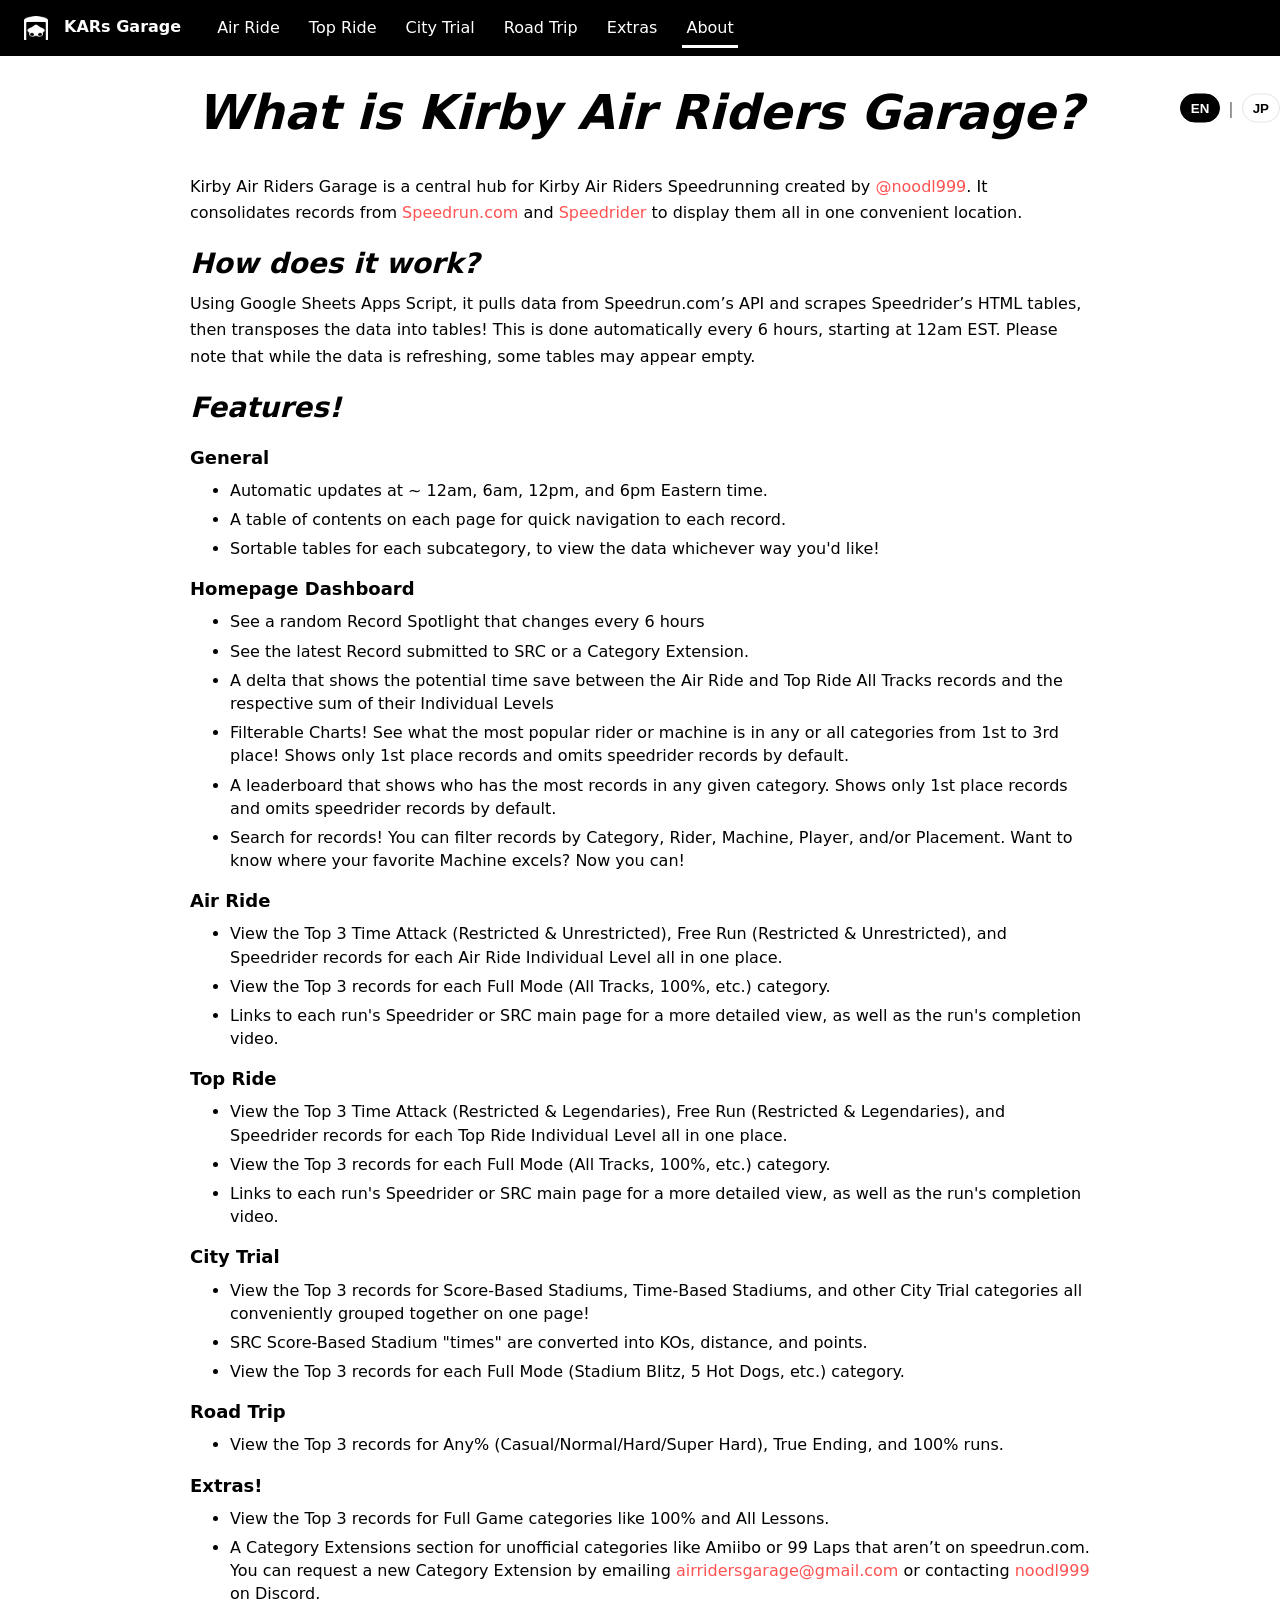
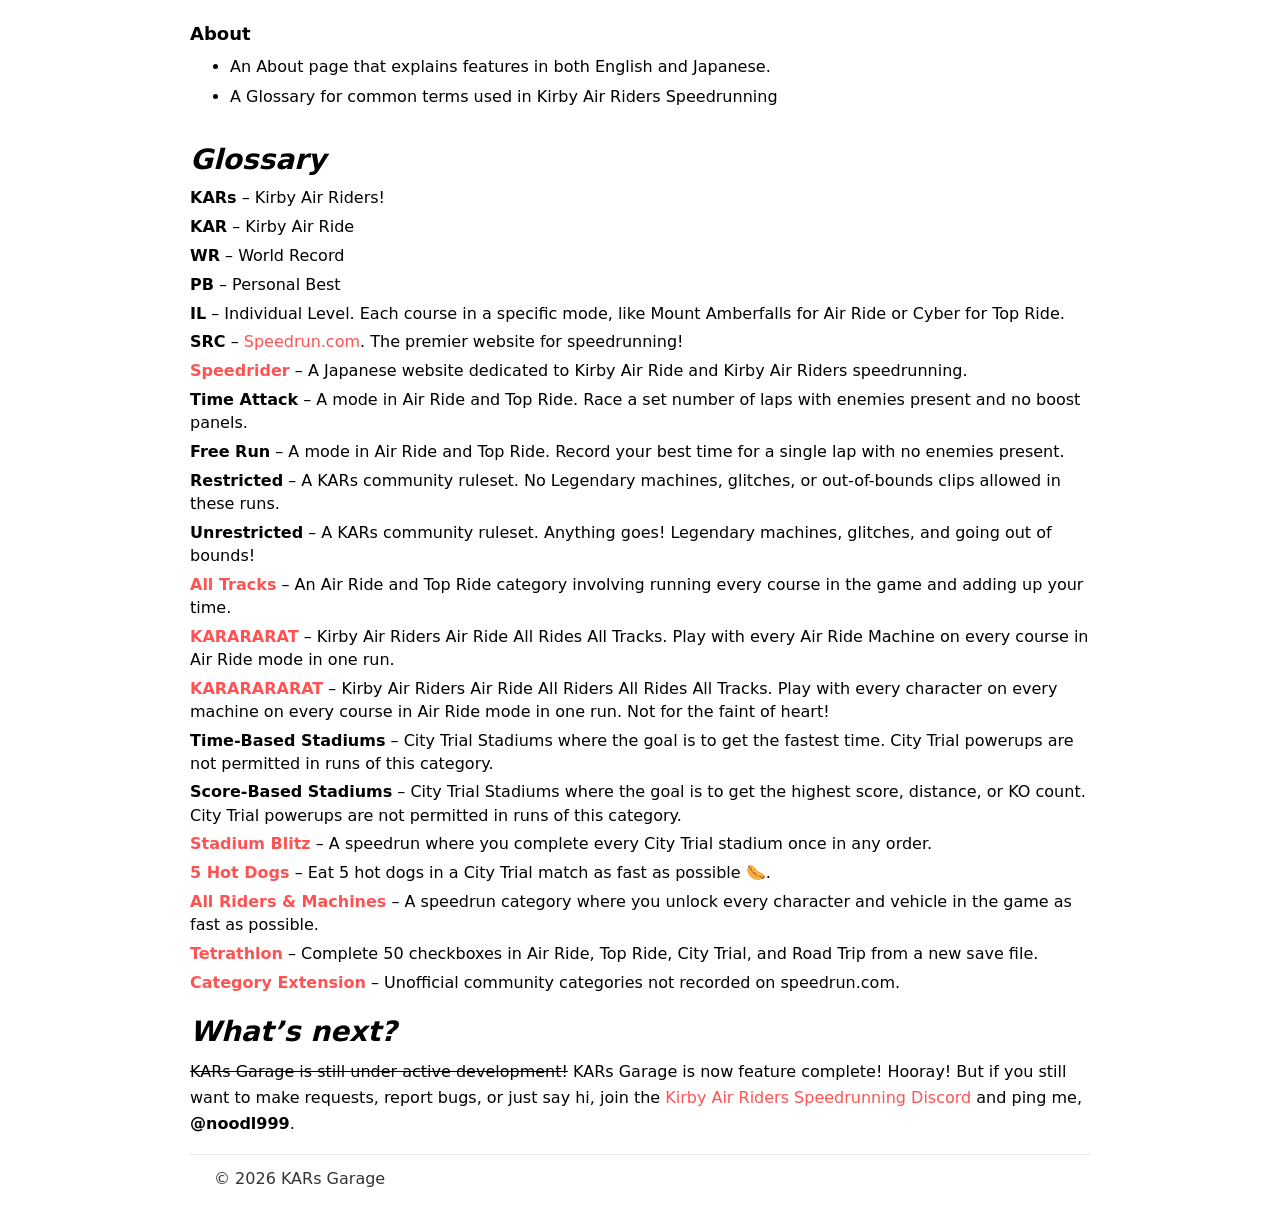
==== commit 24b420d2: "Add files via upload Updated code to match the speedrider.coresv.net > speedrider.net url change." ====
--- a/about.html
+++ b/about.html
@@ -65,7 +65,7 @@
     It consolidates records from
     <a href="https://www.speedrun.com/kars/" target="_blank" rel="noopener">Speedrun.com</a>
     and
-    <a class="link-speedrider" href="https://speedrider.coresv.net/?lang=en" target="_blank" rel="noopener">Speedrider</a>
+    <a class="link-speedrider" href="https://speedrider.net/?lang=en" target="_blank" rel="noopener">Speedrider</a>
     to display them all in one convenient location.
   </p>
 
@@ -151,7 +151,7 @@
 
     <div class="glossary-item"><span class="glossary-term">SRC</span> – <a href="https://www.speedrun.com" target="_blank" rel="noopener">Speedrun.com</a>. The premier website for speedrunning!</div>
 
-    <div class="glossary-item"><span class="glossary-term"><a class="link-speedrider" href="https://speedrider.coresv.net/?lang=en" target="_blank" rel="noopener">Speedrider</a></span> – A Japanese website dedicated to Kirby Air Ride and Kirby Air Riders speedrunning.</div>
+    <div class="glossary-item"><span class="glossary-term"><a class="link-speedrider" href="https://speedrider.net/?lang=en" target="_blank" rel="noopener">Speedrider</a></span> – A Japanese website dedicated to Kirby Air Ride and Kirby Air Riders speedrunning.</div>
 
     <div class="glossary-item"><span class="glossary-term">Time Attack</span> – A mode in Air Ride and Top Ride. Race a set number of laps with enemies present and no boost panels.</div>
     <div class="glossary-item"><span class="glossary-term">Free Run</span> – A mode in Air Ride and Top Ride. Record your best time for a single lap with no enemies present.</div>
@@ -200,7 +200,7 @@
     が運営する、カービィ エアライダー（KARs）のスピードラン記録を集約するハブサイトです。記録は
     <a href="https://www.speedrun.com/kars/" target="_blank" rel="noopener">Speedrun.com</a>
     と
-    <a class="link-speedrider" href="https://speedrider.coresv.net/" target="_blank" rel="noopener">Speedrider</a>
+    <a class="link-speedrider" href="https://speedrider.net/" target="_blank" rel="noopener">Speedrider</a>
     から収集し、1 つの場所に見やすくまとめて表示します。
   </p>
 
@@ -292,7 +292,7 @@
 
     <div class="glossary-item"><span class="glossary-term">SRC</span> – <a href="https://www.speedrun.com" target="_blank" rel="noopener">Speedrun.com</a>。スピードランの代表的な記録サイト！</div>
 
-    <div class="glossary-item"><span class="glossary-term"><a class="link-speedrider" href="https://speedrider.coresv.net/" target="_blank" rel="noopener">Speedrider</a></span> – カービィ エアライド／エアライダーズのスピードランを扱う日本のサイト。</div>
+    <div class="glossary-item"><span class="glossary-term"><a class="link-speedrider" href="https://speedrider.net/" target="_blank" rel="noopener">Speedrider</a></span> – カービィ エアライド／エアライダーズのスピードランを扱う日本のサイト。</div>
 
     <div class="glossary-item"><span class="glossary-term">Time Attack</span> – 敵あり・ブーストパネルなしで規定周回の最速を競うモード。</div>
     <div class="glossary-item"><span class="glossary-term">Free Run</span> – 敵なしで 1 周の最速ラップを狙うモード。</div>
@@ -364,8 +364,8 @@
 
         // Point Speedrider links to the appropriate language
         const href = (lang === 'en')
-          ? 'https://speedrider.coresv.net/?lang=en'
-          : 'https://speedrider.coresv.net/'; // JP
+          ? 'https://speedrider.net/?lang=en'
+          : 'https://speedrider.net/'; // JP
         document.querySelectorAll('.link-speedrider').forEach(a => a.href = href);
       }
     })();
--- a/style.css
+++ b/style.css
@@ -697,40 +697,91 @@
 .sort-ind { margin-left:6px; opacity:.85; }
 .info-muted { color:#777; font-size:12px; }
 
-/* ===== Search table (table--search) — icon cells + mobile behavior ===== */
-
-/* Default (desktop): show text, keep icons hidden */
-.table--search td.cell--machine .cell-icon,
-.table--search td.cell--rider  .cell-icon{
-  display: none;
-}
-
-/* Icon images in table cells */
-.table--search td.cell--machine .cell-icon img,
-.table--search td.cell--rider  .cell-icon img{
-  width: 20px; height: 20px; display: block; object-fit: contain;
-  border-radius: 4px;
-}
-
-/* Mobile + mid widths: switch Rider/Machine to icon view, hide text but keep accessible */
+
+/* === Rider/Machine STACKED COLUMN (Search table) ===================== */
+
+.table--search th.col--rm {
+  text-align: center;
+  width: 60px;
+  max-width: 70px;
+}
+.table--search td.col--rm { padding: 4px 6px; }
+
+/* Two small stacked rows: Rider on top, Machine below */
+.table--search td.col--rm .rm {
+  display: inline-flex;
+  align-items: center;
+  gap: 6px;
+  line-height: 1.2;
+}
+.table--search td.col--rm .rm + .rm { margin-top: 4px; }
+
+.table--search td.col--rm .cell-icon img {
+  width: 20px; height: 20px; object-fit: contain; border-radius: 4px;
+}
+
+/* <=1440px: icon-only (hide text visually), keep column tight */
 @media (max-width: 1440px){
-  .table--search td.cell--machine .cell-icon,
-  .table--search td.cell--rider  .cell-icon{
+  .table--search td.col--rm .cell-text{
+    position: absolute;
+    width: 1px; height: 1px; margin: -1px;
+    overflow: hidden; clip: rect(0,0,0,0); clip-path: inset(50%);
+    white-space: nowrap; border: 0;
+  }
+  .table--search th.col--rm,
+  .table--search td.col--rm{
+    width: 44px !important;
+    max-width: 56px !important;
+    text-align: center !important;
+  }
+  .table--search td.col--rm .cell-icon img{ width: 18px; height: 18px; }
+}
+
+/* Phones: trim a bit more to donate width to Cat/Subcat/Track */
+@media (max-width: 900px){
+  .table--search th.col--rm,
+  .table--search td.col--rm{
+    width: 36px !important;
+    max-width: 46px !important;
+    padding-left: 4px !important;
+    padding-right: 4px !important;
+  }
+  .table--search td.col--rm .cell-icon img{ width: 17px; height: 17px; }
+}
+
+/* (Keep these: IL/RT tables icon behavior – separate tables, still valid) */
+@media (max-width:1440px){
+  .table--il td.cell--machine.has-icon .cell-icon,
+  .table--il td.cell--rider.has-icon  .cell-icon{
     display: inline-flex;
-    align-items: center;
-    justify-content: center;
-  }
-  .table--search td.cell--machine .cell-text,
-  .table--search td.cell--rider  .cell-text{
+  }
+  .table--il td.cell--machine.has-icon .cell-text,
+  .table--il td.cell--rider.has-icon  .cell-text{
     position: absolute;
     width: 1px; height: 1px; padding: 0; margin: -1px;
     overflow: hidden; clip: rect(0,0,0,0); clip-path: inset(50%);
     white-space: nowrap; border: 0;
   }
-
-  /* Narrower fixed widths for the two icon columns */
-  .table--search th:nth-child(4), .table--search td:nth-child(4), /* Rider col */
-  .table--search th:nth-child(5), .table--search td:nth-child(5){ /* Machine col */
+  .table--il th:nth-child(3), .table--il td:nth-child(3),
+  .table--il th:nth-child(4), .table--il td:nth-child(4){
+    width: 44px !important;
+    max-width: 56px !important;
+    text-align: center;
+  }
+}
+@media (max-width:1440px){
+  .table--rt td.cell--rider.has-icon .cell-icon{
+    display: inline-flex;
+    align-items: center;
+    justify-content: center;
+  }
+  .table--rt td.cell--rider.has-icon .cell-text{
+    position: absolute;
+    width: 1px; height: 1px; padding: 0; margin: -1px;
+    overflow: hidden; clip: rect(0,0,0,0); clip-path: inset(50%);
+    white-space: nowrap; border: 0;
+  }
+  .table--rt th:nth-child(3), .table--rt td:nth-child(3){
     width: 44px !important;
     max-width: 56px !important;
     text-align: center;
@@ -745,41 +796,7 @@
     max-width: 100vw;
   }
 
-  /* Make Player breathe on mobile: allow more width */
-  .table--search th:nth-child(6),
-  .table--search td:nth-child(6){
-    max-width: none;
-    width: auto;              /* expands if space is available */
-    white-space: normal !important;
-  }
-
-  /* MASSIVELY narrow Place (col 8) — 2–3 characters wide */
-  .table--search th:nth-child(8),
-  .table--search td:nth-child(8){
-    width: 3ch !important;    /* try 2ch or 4ch if you prefer */
-    max-width: 3ch !important;
-    text-align: center;
-    white-space: nowrap !important;
-    overflow: hidden;
-    text-overflow: clip;
-  }
-
-  /* Tighten Link (col 9) even more; keep Video as-is or slightly narrow */
-  .table--search th:nth-child(9),
-  .table--search td:nth-child(9){
-    width: 5ch !important;    /* was 6ch–15ch; make it tighter on phones */
-    max-width: 10ch !important;
-  }
-
-  /* Optional: Time column stays single-line, compact */
-  .table--search th:nth-child(7),
-  .table--search td:nth-child(7){
-    white-space: nowrap !important;
-    overflow: hidden;
-    text-overflow: clip;
-    max-width: 12ch;          /* small guard; adjust if needed */
-  }
-  .table--search th, .table--search td{
+   .table--search th, .table--search td{
     white-space: normal !important;
     overflow-wrap: anywhere;
     word-break: normal;
@@ -1529,6 +1546,8 @@
   #ce-amiibo .table td:nth-child(1),
   #ce-online-85 .table th:nth-child(1),
   #ce-online-85 .table td:nth-child(1),
+  #ce-ct-max-stats .table th:nth-child(1),
+  #ce-ct-max-stats .table td:nth-child(1),
   #ce-99-air-ride .table th:nth-child(1),
   #ce-99-air-ride .table td:nth-child(1),
   #ce-99-top-ride .table th:nth-child(1),
@@ -1549,6 +1568,8 @@
 #ce-amiibo .table td:nth-child(1),
 #ce-online-85 .table th:nth-child(1),
 #ce-online-85 .table td:nth-child(1),
+#ce-ct-max-stats .table th:nth-child(1),
+#ce-ct-max-stats .table td:nth-child(1),
 #ce-99-air-ride .table th:nth-child(1),
 #ce-99-air-ride .table td:nth-child(1),
 #ce-99-top-ride .table th:nth-child(1),
@@ -1578,7 +1599,8 @@
 /* ===== Extras (Cat-Ex) — 99 Laps layout tweaks ===== */
 /* Player (col 2) wider */
 #ce-99-air-ride .table th:nth-child(2), #ce-99-air-ride .table td:nth-child(2),
-#ce-99-top-ride .table th:nth-child(2), #ce-99-top-ride .table td:nth-child(2) {
+#ce-99-top-ride .table th:nth-child(2), #ce-99-top-ride .table td:nth-child(2),
+#ce-ct-max-stats .table th:nth-child(2), #ce-ct-max-stats .table td:nth-child(2) {
   width: 22ch;
   max-width: 28ch;
 }
@@ -1631,6 +1653,29 @@
   #ce-99-top-ride .table th:nth-child(5), #ce-99-top-ride .table td:nth-child(5) {
     max-width: 10ch;
   }
+}
+
+/* Time (col 3) non-wrapping */
+#ce-ct-max-stats .table th:nth-child(3),
+#ce-ct-max-stats .table td:nth-child(3){ width: 12ch; max-width: 14ch; white-space: nowrap; }
+
+/* Rider (col 4) a bit shorter to free space for Machine */
+#ce-ct-max-stats .table th:nth-child(4),
+#ce-ct-max-stats .table td:nth-child(4){ width: 16ch; max-width: 20ch; white-space: nowrap; overflow: hidden; text-overflow: ellipsis; }
+
+/* Video (col 5) narrow + ellipsis */
+#ce-ct-max-stats .table th:nth-child(5),
+#ce-ct-max-stats .table td:nth-child(5){
+  width: 18ch; max-width: 20ch; white-space: nowrap; overflow: hidden; text-overflow: ellipsis;
+}
+#ce-ct-max-stats .table td:nth-child(5) a{
+  display:block; width:100%; white-space:nowrap; overflow:hidden; text-overflow:ellipsis;
+}
+
+/* Mobile caps similar to your 99‑Laps block */
+@media (max-width: 900px){
+  #ce-ct-max-stats .table th:nth-child(5),
+  #ce-ct-max-stats .table td:nth-child(5){ max-width: 14ch; }
 }
 
 
@@ -2027,15 +2072,16 @@
     padding-right: 6px;
   }
 
-  /* Optional: tighten Place a touch more to free an extra pixel or two */
-  .table--search th.col--place,
-  .table--search td.col--place {
-    width: 3.5ch;
-    min-width: 3ch;
-    padding-left: 4px;
-    padding-right: 4px;
-    text-align: center;
-  }
+
+.table--search th.col--place,
+.table--search td.col--place {
+  width: 2.6ch !important;    /* just enough for “1”, “2”, “3”, or “1st” on desktop */
+  min-width: 2.6ch !important; /* forces the column to give up extra room */
+  text-align: center !important;
+  white-space: nowrap !important;
+  padding-left: 3px !important;
+  padding-right: 3px !important;
+}
 }
 
 /* ===========================================================
@@ -2103,15 +2149,17 @@
   .table--search td.col--video { width: 4ch; min-width: 3.5ch; }
   */
 
-  /* Optional: Place can give up a hair more */
-  .table--search th.col--place,
-  .table--search td.col--place {
-    width: 3.3ch;
-    min-width: 3ch;
-    padding-left: 4px;
-    padding-right: 4px;
-    text-align: center;
-  }
+
+.table--search th.col--place,
+.table--search td.col--place {
+  width: 2.6ch !important;    /* just enough for “1”, “2”, “3”, or “1st” on desktop */
+  min-width: 2.6ch !important; /* forces the column to give up extra room */
+  text-align: center !important;
+  white-space: nowrap !important;
+  padding-left: 3px !important;
+  padding-right: 3px !important;
+}
+
 
   /* Keep Time pristine (from earlier rules) – reiterate tight padding */
   .table--search th.col--time,
@@ -2211,14 +2259,43 @@
     padding-right: 4px !important;
   }
 
-  /* Track: let it use available width (no clamp); you liked stacking already */
-  .table--search th.col--track,
-  .table--search td.col--track {
-    width: auto !important;
-    min-width: 0 !important;
-    -webkit-line-clamp: unset !important;
-    -webkit-box-orient: initial !important;
-  }
+
+.table--search th.col--track,
+.table--search td.col--track {
+  width: auto !important;
+  min-width: 14ch !important;   /* donate space here */
+  max-width: none !important;    /* remove clamp to let it breathe */
+  display: -webkit-box;
+  -webkit-line-clamp: 2;         /* keep to 2 lines for tidiness */
+  -webkit-box-orient: vertical;
+  overflow: hidden;
+  word-break: break-word;
+}
+
+.table--search th.col--cat,
+.table--search td.col--cat {
+  width: auto !important;
+  min-width: 14ch !important;    /* up from 10–12ch */
+  max-width: none !important;
+  display: -webkit-box;
+  -webkit-line-clamp: 2;
+  -webkit-box-orient: vertical;
+  overflow: hidden;
+  word-break: break-word;
+}
+
+.table--search th.col--subcat,
+.table--search td.col--subcat {
+  width: auto !important;
+  min-width: 11ch !important;    /* up from ~9–10ch */
+  max-width: none !important;
+  display: -webkit-box;
+  -webkit-line-clamp: 2;
+  -webkit-box-orient: vertical;
+  overflow: hidden;
+  word-break: break-word;
+}
+
 }
 
 /* === Fine-tune mobile widths: give Cat more room by borrowing from Rider/Machine/Player === */
@@ -2285,6 +2362,486 @@
   }
 }
 
+
+/* Never allow a horizontal scrollbar */
+html, body {
+  max-width: 100%;
+  overflow-x: hidden;
+}
+
+/* --- Fit hero delta blocks on small phones --- */
+@media (max-width: 430px) {
+  /* Nudge the whole delta card in a bit */
+  .delta-big {
+    padding-left: 8px;
+    padding-right: 8px;
+  }
+  /* Top row: reduce side gap a hair */
+  .delta-big .row-top { gap: 6px !important; }
+
+  /* Black times */
+  .delta-big .num {
+    font-size: clamp(20px, 6.2vw, 30px);   /* was ~22–34px in earlier overrides */
+    line-height: 1.05;
+  }
+
+  /* The green delta row: keep on one line, make it smaller */
+  .delta-big .row-eq { gap: 8px; white-space: nowrap; }
+  .delta-big .row-eq .eq,
+  .delta-big .num.num--highlight {
+    font-size: clamp(22px, 6.8vw, 34px);   /* down from ~26–40+ */
+  }
+}
+
+/* Ultra-narrow phones (≤ 380px): one step tighter */
+@media (max-width: 380px) {
+  .delta-big { padding-left: 6px; padding-right: 6px; }
+  .delta-big .num         { font-size: clamp(18px, 5.6vw, 28px); }
+  .delta-big .row-eq .eq,
+  .delta-big .num.num--highlight { font-size: clamp(20px, 6.2vw, 32px); }
+}
+
+/* --- Fit the search table fully within the viewport on mobile --- */
+@media (max-width: 430px) {
+  /* Trim table cell padding a bit on very small devices */
+  .table--search th, .table--search td {
+    padding-left: 6px !important;
+    padding-right: 6px !important;
+  }
+
+  /* Player: shave a tiny bit */
+  .table--search th.col--player,
+  .table--search td.col--player {
+    width: 15.5ch !important;
+    min-width: 11.5ch !important;
+  }
+
+  /* Cat/Subcat: allow a touch more flexibility (prevents overflow) */
+  .table--search th.col--cat,    .table--search td.col--cat    { min-width: 12.5ch !important; }
+  .table--search th.col--subcat, .table--search td.col--subcat { min-width: 9.5ch  !important; }
+
+  /* Link & Video: one more squeeze */
+  .table--search th.col--link,  .table--search td.col--link,
+  .table--search th.col--video, .table--search td.col--video {
+    width: 3.8ch !important;
+    min-width: 3.5ch !important;
+    padding-left: 5px !important;
+    padding-right: 5px !important;
+  }
+
+
+.table--search th.col--place,
+.table--search td.col--place {
+  width: 2.6ch !important;    /* just enough for “1”, “2”, “3”, or “1st” on desktop */
+  min-width: 2.6ch !important; /* forces the column to give up extra room */
+  text-align: center !important;
+  white-space: nowrap !important;
+  padding-left: 3px !important;
+  padding-right: 3px !important;
+}
+
+}
+
+/* Ultra-narrow (≤ 380px): final nudge if needed */
+@media (max-width: 380px) {
+  .table--search th.col--player, .table--search td.col--player { width: 15ch !important; min-width: 11ch !important; }
+  .table--search th.col--link,   .table--search td.col--link,
+  .table--search th.col--video,  .table--search td.col--video  { width: 3.6ch !important; min-width: 3.4ch !important; }
+}
+
+/* Force "Track" label on mobile for the Track column header */
+@media (max-width: 900px){
+  .table--search thead th.col--track .th-label--full   { display: none !important; }   /* hides "Track/Stadium" */
+  .table--search thead th.col--track .th-label--mobile { display: inline !important; } /* shows "Track" */
+}
+
+/* === FILTER TABLE: Guarantee no right-edge clipping on phones === */
+/* Target very common phone widths first */
+@media (max-width: 430px) {
+  /* Reduce general horizontal padding so the table “breathes” inside the viewport */
+  .table--search th, .table--search td {
+    padding-left: 5px !important;
+    padding-right: 5px !important;
+  }
+
+  /* Player: shave a bit more */
+  .table--search th.col--player, .table--search td.col--player {
+    width: 15ch !important;      /* was ~15.5–16ch */
+    min-width: 11ch !important;
+    white-space: nowrap !important;
+    overflow: hidden !important;
+    text-overflow: ellipsis !important;
+  }
+
+  /* Cat/Subcat: allow smaller minimums so the table can shrink fully */
+  .table--search th.col--cat,    .table--search td.col--cat    { min-width: 11.5ch !important; }
+  .table--search th.col--subcat, .table--search td.col--subcat { min-width: 9ch   !important; }
+
+  /* Rider & Machine: small icon columns — trim to 36px */
+  .table--search th.col--rider,   .table--search td.col--rider,
+  .table--search th.col--machine, .table--search td.col--machine {
+    width: 36px !important;         /* was 40–44px */
+    max-width: 46px !important;
+    text-align: center !important;
+    padding-left: 4px !important;
+    padding-right: 4px !important;
+    white-space: nowrap !important;
+    overflow: hidden !important;
+    text-overflow: clip !important;
+  }
+  /* (Optional) shrink the icon itself a touch to match narrower column) */
+  .table--search td.cell--machine .cell-icon img,
+  .table--search td.cell--rider  .cell-icon img { width: 18px; height: 18px; }
+
+  /* Link & Video: one more notch tighter */
+  .table--search th.col--link,  .table--search td.col--link,
+  .table--search th.col--video, .table--search td.col--video {
+    width: 3.5ch !important;
+    min-width: 3.3ch !important;
+    padding-left: 4px !important;
+    padding-right: 4px !important;
+    white-space: nowrap !important;
+    overflow: hidden !important;
+    text-overflow: clip !important;
+  }
+
+  /* Place: smallest column */
+  .table--search th.col--place, .table--search td.col--place {
+    width: 2.8ch !important;
+    min-width: 2.8ch !important;
+    padding-left: 4px !important;
+    padding-right: 4px !important;
+    text-align: center !important;
+    white-space: nowrap !important;
+  }
+
+  /* Ensure the table itself never paints wider than the viewport */
+  .table--search {
+    width: 100% !important;
+    max-width: 100vw !important;
+    table-layout: fixed !important;  /* keep column widths deterministic */
+  }
+  /* Keep wrapper from allowing any overflow paint */
+  .table-wrap {
+    overflow-x: clip !important;     /* stronger than hidden in some browsers */
+  }
+}
+
+/* Ultra‑narrow safeguard (Pixel 4a, older iPhones, etc.) */
+@media (max-width: 380px) {
+  .table--search th.col--player, .table--search td.col--player {
+    width: 14.5ch !important; min-width: 10.5ch !important;
+  }
+  .table--search th.col--link,   .table--search td.col--link,
+  .table--search th.col--video,  .table--search td.col--video  {
+    width: 3.3ch !important; min-width: 3.2ch !important;
+  }
+  .table--search th, .table--search td {
+    padding-left: 4px !important;
+    padding-right: 4px !important;
+  }
+}
+
+/* === TRACK HEADER: keep it centered no matter what === */
+@media (max-width: 900px){
+  .table--search thead th.col--track {
+    text-align: center !important;
+  }
+  .table--search thead th.col--track .th-label--mobile,
+  .table--search thead th.col--track .th-label--full {
+    display: block !important;    /* beat earlier 'inline !important' swaps */
+    width: 100% !important;
+    text-align: center !important;
+  }
+}
+
+/* Stacked Links column (mobile) + narrower Player */
+@media (max-width: 900px) {
+  /* Vertically stack Link and Video, one per line */
+  .table--search td.col--links .links-vert {
+    line-height: 1.25;
+  }
+
+/* ===== FINAL MOBILE ROW BEHAVIOR (≤900px) ===== */
+@media (max-width: 900px) {
+
+  /* 1) Let the browser redistribute width (not fixed). */
+  .table--search {
+    table-layout: auto !important;   /* beats any earlier 'fixed' */
+    width: 100% !important;
+    max-width: 100vw !important;
+  }
+
+  .table-wrap { overflow-x: clip !important; }  /* no horizontal scroll */
+
+  /* 2) Time: one line, never clipped. */
+  .table--search th.col--time,
+  .table--search td.col--time {
+    white-space: nowrap !important;
+    overflow: visible !important;
+    text-overflow: clip !important;
+    min-width: 12.6ch !important;    /* room for 00:00:00.000 */
+    font-variant-numeric: tabular-nums;
+    font-feature-settings: "tnum" 1, "lnum" 1;
+    letter-spacing: 0;
+  }
+
+  /* 3) Player: wrap full name (no ellipsis). */
+  .table--search th.col--player,
+  .table--search td.col--player {
+    white-space: normal !important;   /* allow multi-line */
+    overflow: visible !important;
+    text-overflow: clip !important;   /* remove … */
+    width: auto !important;           /* can grow when space exists */
+    min-width: 9ch !important;        /* but can get fairly narrow */
+    line-height: 1.25;
+  }
+
+
+.table--search th.col--track,
+.table--search td.col--track {
+  width: auto !important;
+  min-width: 14ch !important;   /* donate space here */
+  max-width: none !important;    /* remove clamp to let it breathe */
+  display: -webkit-box;
+  -webkit-line-clamp: 2;         /* keep to 2 lines for tidiness */
+  -webkit-box-orient: vertical;
+  overflow: hidden;
+  word-break: break-word;
+}
+
+.table--search th.col--cat,
+.table--search td.col--cat {
+  width: auto !important;
+  min-width: 14ch !important;    /* up from 10–12ch */
+  max-width: none !important;
+  display: -webkit-box;
+  -webkit-line-clamp: 2;
+  -webkit-box-orient: vertical;
+  overflow: hidden;
+  word-break: break-word;
+}
+
+.table--search th.col--subcat,
+.table--search td.col--subcat {
+  width: auto !important;
+  min-width: 11ch !important;    /* up from ~9–10ch */
+  max-width: none !important;
+  display: -webkit-box;
+  -webkit-line-clamp: 2;
+  -webkit-box-orient: vertical;
+  overflow: hidden;
+  word-break: break-word;
+}
+
+  /* 5) Small/tight columns stay tiny. */
+  .table--search th.col--rider,   .table--search td.col--rider,
+  .table--search th.col--machine, .table--search td.col--machine {
+    width: 36px !important;         /* icon columns */
+    max-width: 46px !important;
+    text-align: center !important;
+    padding-left: 4px !important;
+    padding-right: 4px !important;
+  }
+  .table--search td.cell--machine .cell-icon img,
+  .table--search td.cell--rider  .cell-icon img { width: 18px; height: 18px; }
+
+  .table--search th.col--links, .table--search td.col--links {
+    width: 6ch !important;
+    min-width: 5.8ch !important;
+  }
+
+
+.table--search th.col--place,
+.table--search td.col--place {
+  width: 2.6ch !important;    /* just enough for “1”, “2”, “3”, or “1st” on desktop */
+  min-width: 2.6ch !important; /* forces the column to give up extra room */
+  text-align: center !important;
+  white-space: nowrap !important;
+  padding-left: 3px !important;
+  padding-right: 3px !important;
+}
+
+
+  /* Keep “Track” header centered. */
+  .table--search thead th.col--track {
+    text-align: center !important;
+  }
+  .table--search thead th.col--track .th-label--mobile,
+  .table--search thead th.col--track .th-label--full {
+    display: block !important;
+    width: 100% !important;
+    text-align: center !important;
+  }
+}
+
+/* Ultra‑narrow phones (≤380px): tiny nudges only if you still see squeeze. */
+@media (max-width: 380px) {
+  .table--search th.col--time, .table--search td.col--time { min-width: 12.8ch !important; }
+  .table--search th.col--links, .table--search td.col--links { width: 5.6ch !important; min-width: 5.4ch !important; }
+}
+
+/* --- FINAL OVERRIDE: Search table header label swap --- */
+
+/* Desktop & wide: show full labels, hide mobile labels */
+.table--search th .th-label--full   { display: inline !important; }
+.table--search th .th-label--mobile { display: none   !important; }
+
+/* Mobile (≤900px): hide full, show "short" labels */
+@media (max-width: 900px){
+  .table--search th .th-label--full   { display: none  !important; }
+  .table--search th .th-label--mobile { display: inline !important; }
+}
+
+}
+
+/* === FINAL HEADER-LABEL SWAP (Search table only) ===================== */
+/* Desktop & wide: show full labels, hide mobile labels */
+.table--search thead th .th-label--full   { display: inline !important; }
+.table--search thead th .th-label--mobile { display: none   !important; }
+
+/* Be extra explicit for the Track column, in case earlier rules leak through */
+.table--search thead th.col--track .th-label--full   { display: inline !important; }
+.table--search thead th.col--track .th-label--mobile { display: none   !important; }
+
+/* Mobile (≤900px): hide full, show short labels */
+@media (max-width: 900px){
+  .table--search thead th .th-label--full   { display: none  !important; }
+  .table--search thead th .th-label--mobile { display: inline !important; }
+
+  /* Track-specific reinforcement */
+  .table--search thead th.col--track .th-label--full   { display: none  !important; }
+  .table--search thead th.col--track .th-label--mobile { display: inline !important; }
+}
+
+/* === SEARCH TABLE: desktop full labels; mobile short labels (final) === */
+.table--search thead th .th-label--full   { display: inline !important; }
+.table--search thead th .th-label--mobile { display: none   !important; }
+@media (max-width: 900px){
+  .table--search thead th .th-label--full   { display: none  !important; }
+  .table--search thead th .th-label--mobile { display: inline !important; }
+}
+
+/* Track column: extra reinforcement */
+.table--search thead th.col--track .th-label--full   { display: inline !important; }
+.table--search thead th.col--track .th-label--mobile { display: none  !important; }
+@media (max-width: 900px){
+  .table--search thead th.col--track .th-label--full   { display: none  !important; }
+  .table--search thead th.col--track .th-label--mobile { display: inline !important; }
+}
+
+/* Center Cat/Subcat header labels (body cells remain left by default) */
+.table--search thead th.col--cat,
+.table--search thead th.col--subcat {
+  text-align: center !important;
+}
+.table--search thead th.col--cat   .th-label--full,
+.table--search thead th.col--cat   .th-label--mobile,
+.table--search thead th.col--subcat .th-label--full,
+.table--search thead th.col--subcat .th-label--mobile {
+  display: inline-block !important;
+  width: 100% !important;
+  text-align: center !important;
+}
+
+/* --- FINAL: Search table header labels for Cat/Subcat --- */
+/* Desktop/wide: show full labels only */
+.table--search thead th.col--cat    .th-label--full,
+.table--search thead th.col--subcat .th-label--full { display: inline !important; }
+.table--search thead th.col--cat    .th-label--mobile,
+.table--search thead th.col--subcat .th-label--mobile { display: none !important; }
+
+/* Mobile (≤900px): show short labels only */
+@media (max-width: 900px){
+  .table--search thead th.col--cat    .th-label--full,
+  .table--search thead th.col--subcat .th-label--full { display: none !important; }
+  .table--search thead th.col--cat    .th-label--mobile,
+  .table--search thead th.col--subcat .th-label--mobile { display: inline !important; }
+}
+
+/* (optional) Keep Cat/Subcat headers centered */
+.table--search thead th.col--cat,
+.table--search thead th.col--subcat { text-align: center !important; }
+.table--search thead th.col--cat .th-label--full,
+.table--search thead th.col--cat .th-label--mobile,
+.table--search thead th.col--subcat .th-label--full,
+.table--search thead th.col--subcat .th-label--mobile {
+  width: 100% !important;
+  text-align: center !important;
+}
+
+/* --- GLOBAL iOS SAFARI SAFETY NET --- */
+html, body {
+  width: 100%;
+  max-width: 100%;
+  overflow-x: hidden !important;
+}
+
+/* Prevent any child from extending past the right edge on iPhones */
+
+.delta-big .row-top,
+.delta-big .row-eq {
+  overflow-x: hidden;
+}
+
+.site-nav {
+  max-width: 100vw !important;
+  overflow-x: auto;
+  -webkit-overflow-scrolling: touch;
+}
+
+/* === iPhone full-bleed fixes (keep existing rules; these override them) === */
+@supports (width: 100svw) {
+  /* Use 'svw' (small viewport width) instead of 'vw' so Safari doesn't include
+     transient UI or odd gutters that make the element a few px too wide. */
+
+/* Replace your existing .hero--home and .accent--fullbleed rules */
+.hero--home,
+.accent--fullbleed {
+  /* live inside the page flow at normal width */
+  width: 100%;
+  margin-left: 0;
+  margin-right: 0;
+  position: relative;
+}
+
+/* Create the true full‑bleed background using a pseudo element that
+   expands only its background, not the layout width. */
+.hero--home::before,
+.accent--fullbleed::before {
+  content: "";
+  position: absolute;
+  inset: 0;
+  /* extend background to the viewport edges without changing layout width */
+  left: calc((100vw - 100%) / -2);
+  right: calc((100vw - 100%) / -2);
+  z-index: -1;
+  background: inherit; /* the parent already sets background image/color */
+}
+
+/* Because we moved the background to ::before, give the base a transparent bg */
+.hero--home,
+.accent--fullbleed {
+  background: transparent;
+}
+
+
+/* Grid children must be allowed to shrink or long text can push the grid wider */
+.hero-left, .hero-right { min-width: 0; }
+
+/* The headline rows sometimes grow by sub-pixels on iOS. Clip at the row level. */
+.delta-big, .delta-big .row-top, .delta-big .row-eq {
+  overflow-x: hidden; /* supported in modern Safari; falls back to hidden-like behavior */
+}
+
+/* Desktop: nav should not scroll and should not set its own max-width */
+@media (min-width: 901px) {
+  .site-nav {
+    max-width: none !important;
+    overflow: visible !important;
+  }
+}
+
 @supports (height: 1svh) {
   @media (max-width:900px){
     .hero{
@@ -2292,3 +2849,128 @@
     }
   }
 }
+
+/* ============================================================
+   KARs Garage – iPhone right-edge clipping hotfix
+   Date: 2026‑01‑25
+   Scope: iOS Safari + general cross‑browser safety
+   ============================================================ */
+
+/* 1) Do NOT globally clip the page horizontally.
+   (Your full-bleed areas get handled by pseudo-elements below.) */
+html, body {
+  overflow-x: visible !important;
+  max-width: 100%;
+}
+
+/* 2) Full-bleed hero/accent: background via ::before sized with svw,
+      so the layout width itself never exceeds the page width. */
+.hero--home,
+.accent--fullbleed {
+  position: relative;
+  width: 100%;
+  margin-left: 0;
+  margin-right: 0;
+  background: transparent; /* actual background comes from ::before */
+}
+
+.hero--home::before,
+.accent--fullbleed::before {
+  content: "";
+  position: absolute;
+  inset: 0;
+  /* stretch the background to the viewport edges without affecting layout width */
+  left: calc((100svw - 100%) / -2);
+  right: calc((100svw - 100%) / -2);
+  z-index: -1;
+  background: inherit;
+}
+
+/* Fallback for engines that don't support svw yet */
+@supports not (width: 100svw) {
+  .hero--home::before,
+  .accent--fullbleed::before {
+    left: calc((100vw - 100%) / -2);
+    right: calc((100vw - 100%) / -2);
+  }
+}
+
+/* 3) Let grid children shrink (prevents subtle overflows on iOS). */
+.hero-left, .hero-right,
+.hero-grid > *, .dash-row > * {
+  min-width: 0 !important;
+}
+
+/* 4) Delta rows: never clip the equals + green number line. */
+.delta-big,
+.delta-big .row-top,
+.delta-big .row-eq {
+  overflow: visible !important;   /* undo earlier hidden/clip overrides */
+}
+
+/* Keep the green line on one line on phones, but allow it to size naturally. */
+@media (max-width: 900px) {
+  .delta-big .row-eq { white-space: nowrap; }
+}
+
+/* 5) Search table: allow horizontal scroll on mobile instead of clipping. */
+.table-wrap {
+  overflow-x: auto !important;    /* was 'clip' in one of the later blocks */
+  -webkit-overflow-scrolling: touch;
+}
+
+/* 6) Belt-and-suspenders: common scrollers shouldn’t force the page wider. */
+.tile-carousel, .tile-belt { min-width: 0 !important; }
+
+/* Optional tiny nudge if you still see a 1–2px gutter with iOS safe area. */
+@supports (padding: env(safe-area-inset-right)) {
+  body { padding-right: max(0px, env(safe-area-inset-right) - 1px); }
+}
+
+/* ============================================================
+   BUGFIX 1: Extras page horizontal expansion (Android Chrome)
+   Cause: a wide element inside .catex-body or .table-wrap forces
+          a fractional-pixel overflow during scroll.
+   Fix: force shrinkability + isolate the renderer.
+   ============================================================ */
+
+.catex-body,
+.catex-table,
+.catex-rules,
+.table-card.wide,
+.table-wrap,
+.tables-grid {
+  max-width: 100% !important;
+  overflow-x: hidden;
+  min-width: 0 !important;
+  contain: content;   /* prevents the scroll-triggered expansion */
+}
+
+/* ------------------------------------------------------------
+   BUGFIX 2: About page feature bullets clipped on the left
+   Cause: a mobile rule earlier removed padding on UL/LI inside
+          .about-wrap and .roadmap.
+   Fix: restore normal list padding.
+   ------------------------------------------------------------ */
+
+.page-about ul,
+.page-about li {
+  padding-left: revert !important;
+  margin-left: revert !important;
+  list-style-position: outside !important;
+}
+
+/* Slight extra safety for bullet indent on very narrow phones */
+@media (max-width: 480px) {
+  .page-about ul {
+    padding-left: 1.2rem !important;
+  }
+}
+
+@supports (height: 1svh) {
+  @media (max-width:900px){
+    .hero{
+      min-height: 15svh; /* more reliable than vh on mobile */
+    }
+  }
+}
